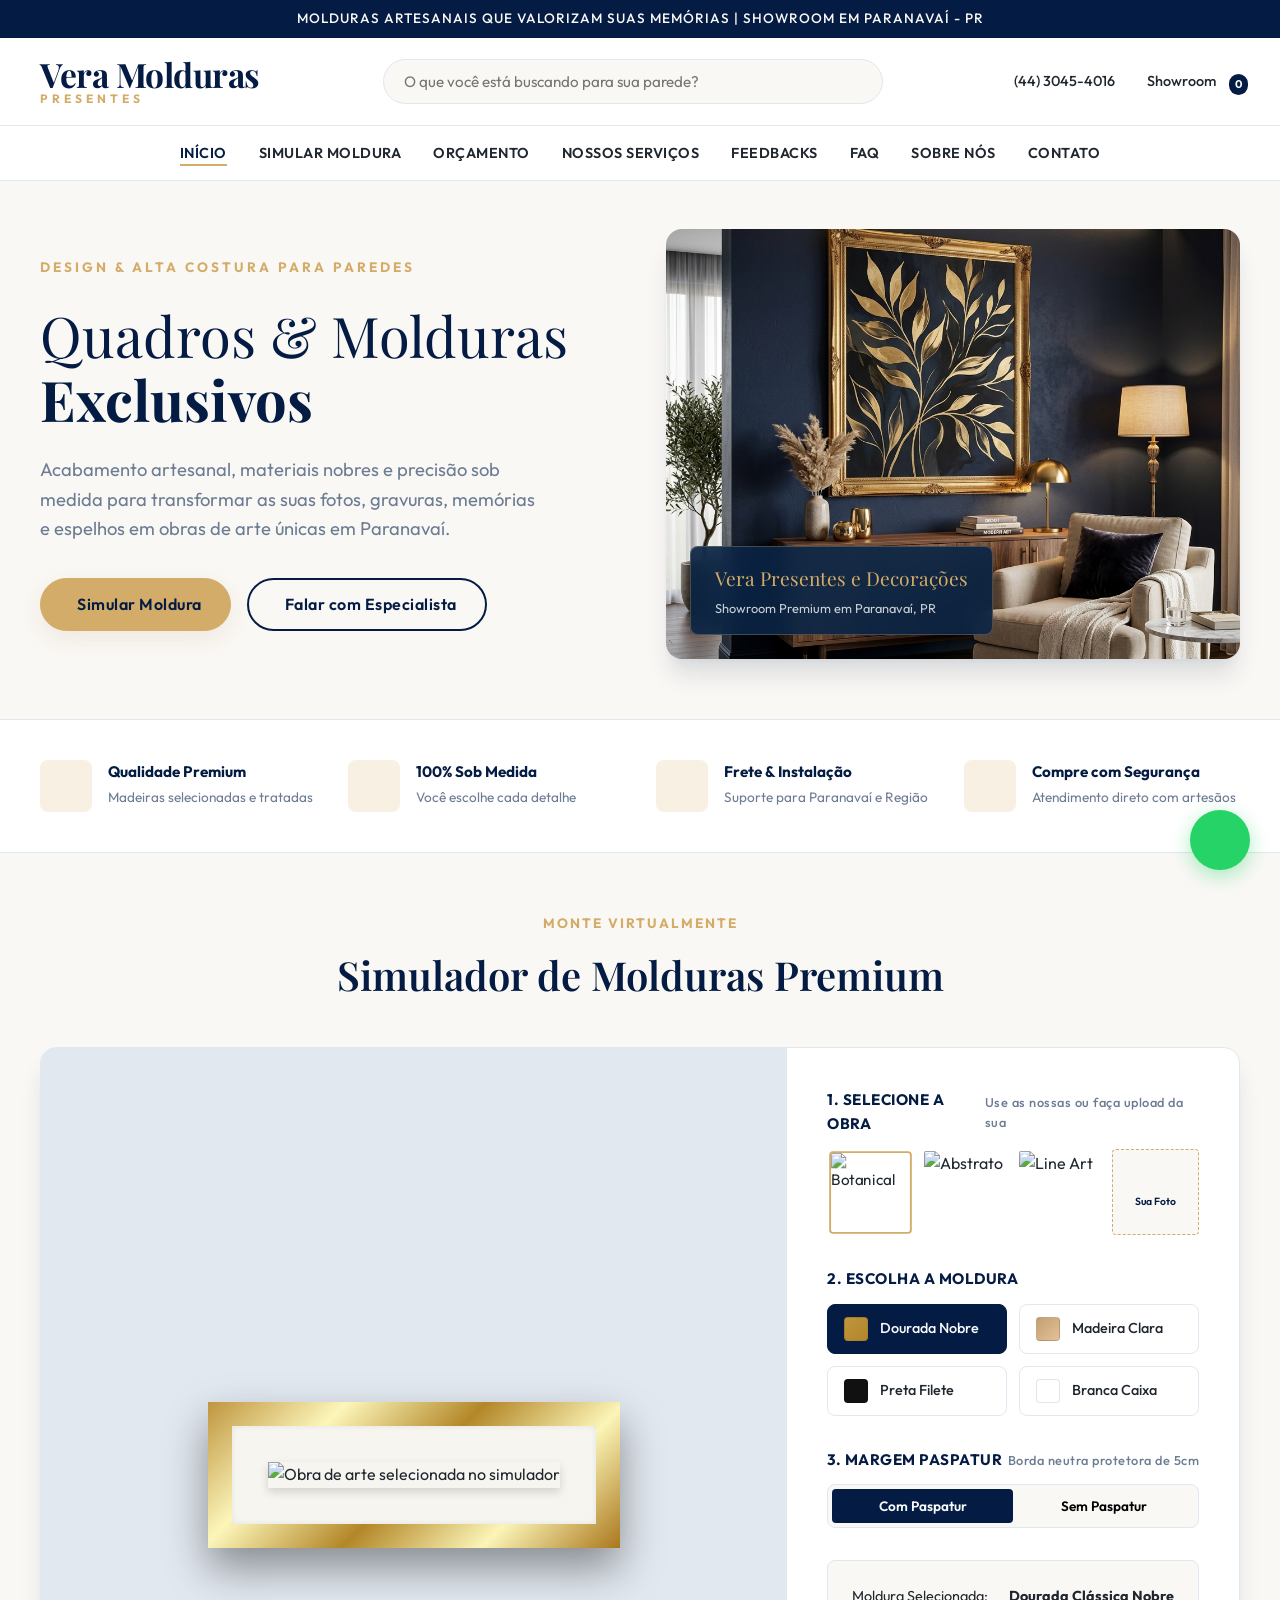
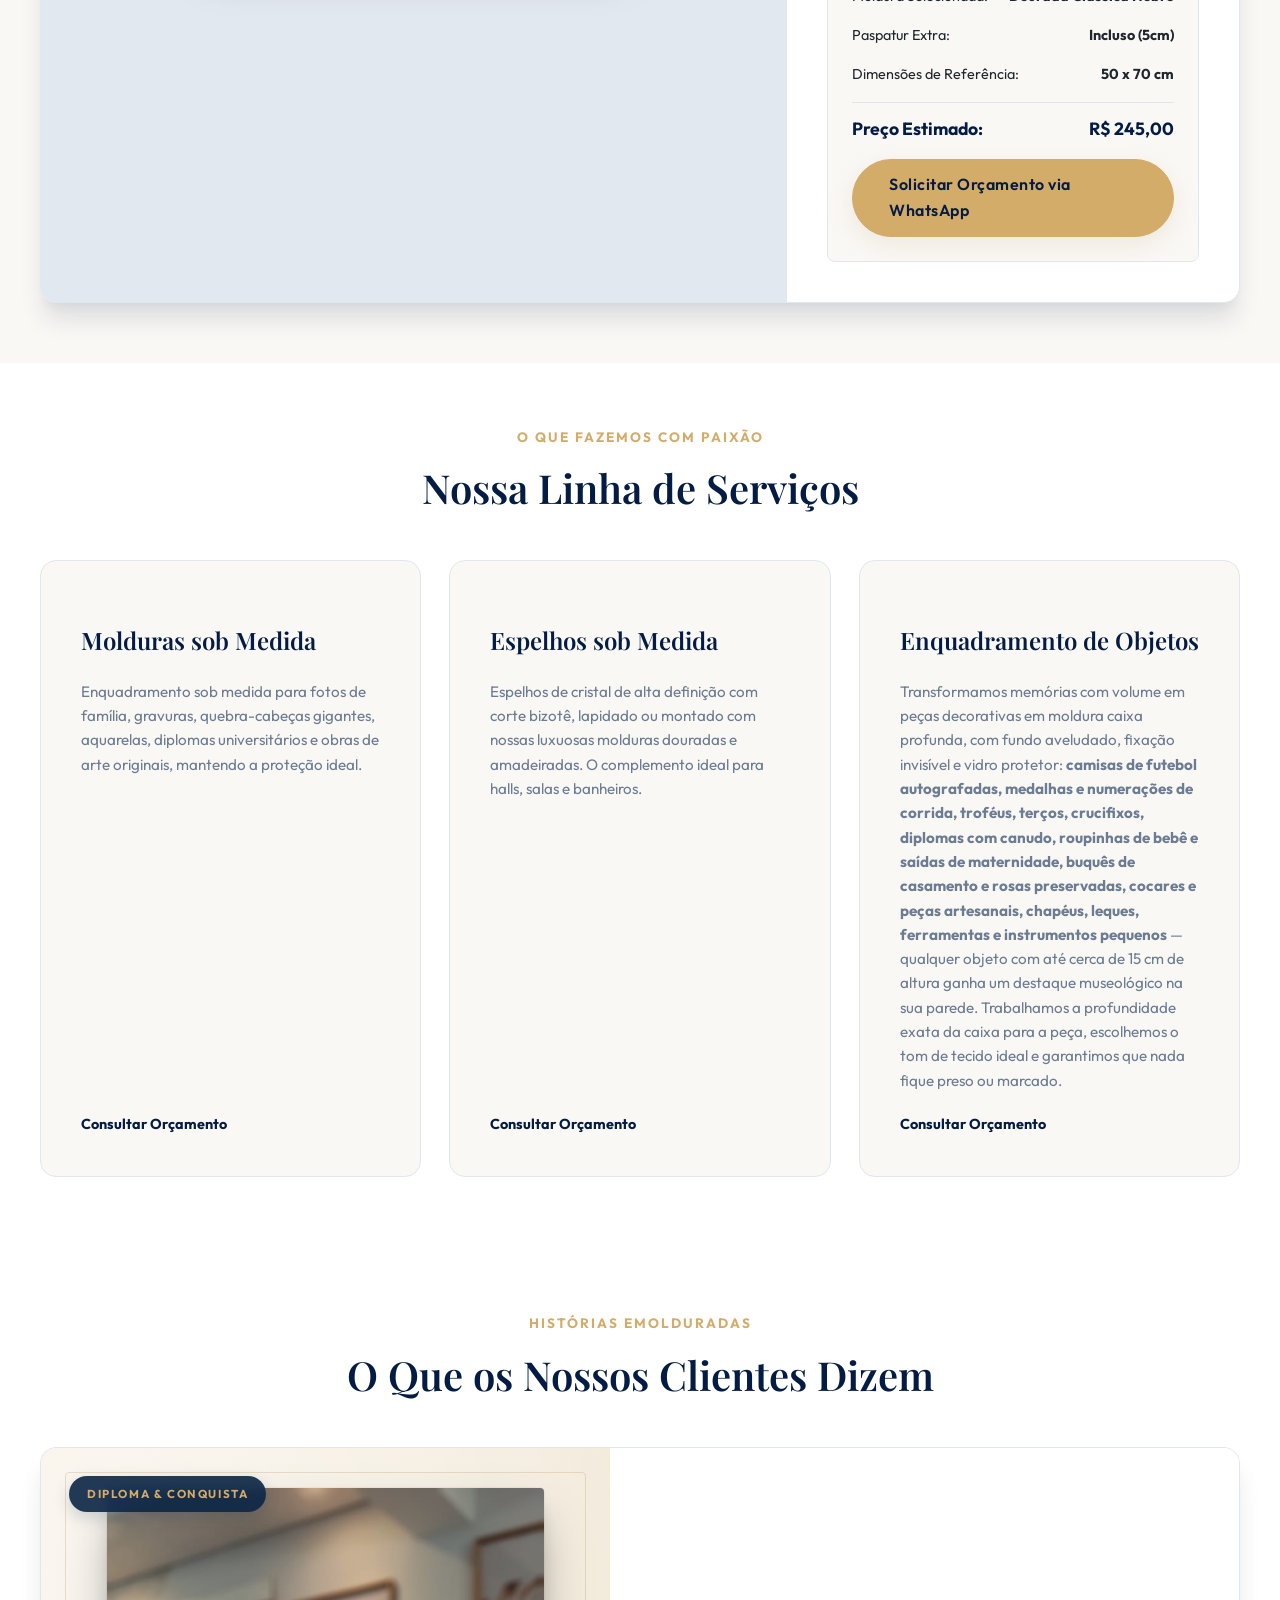
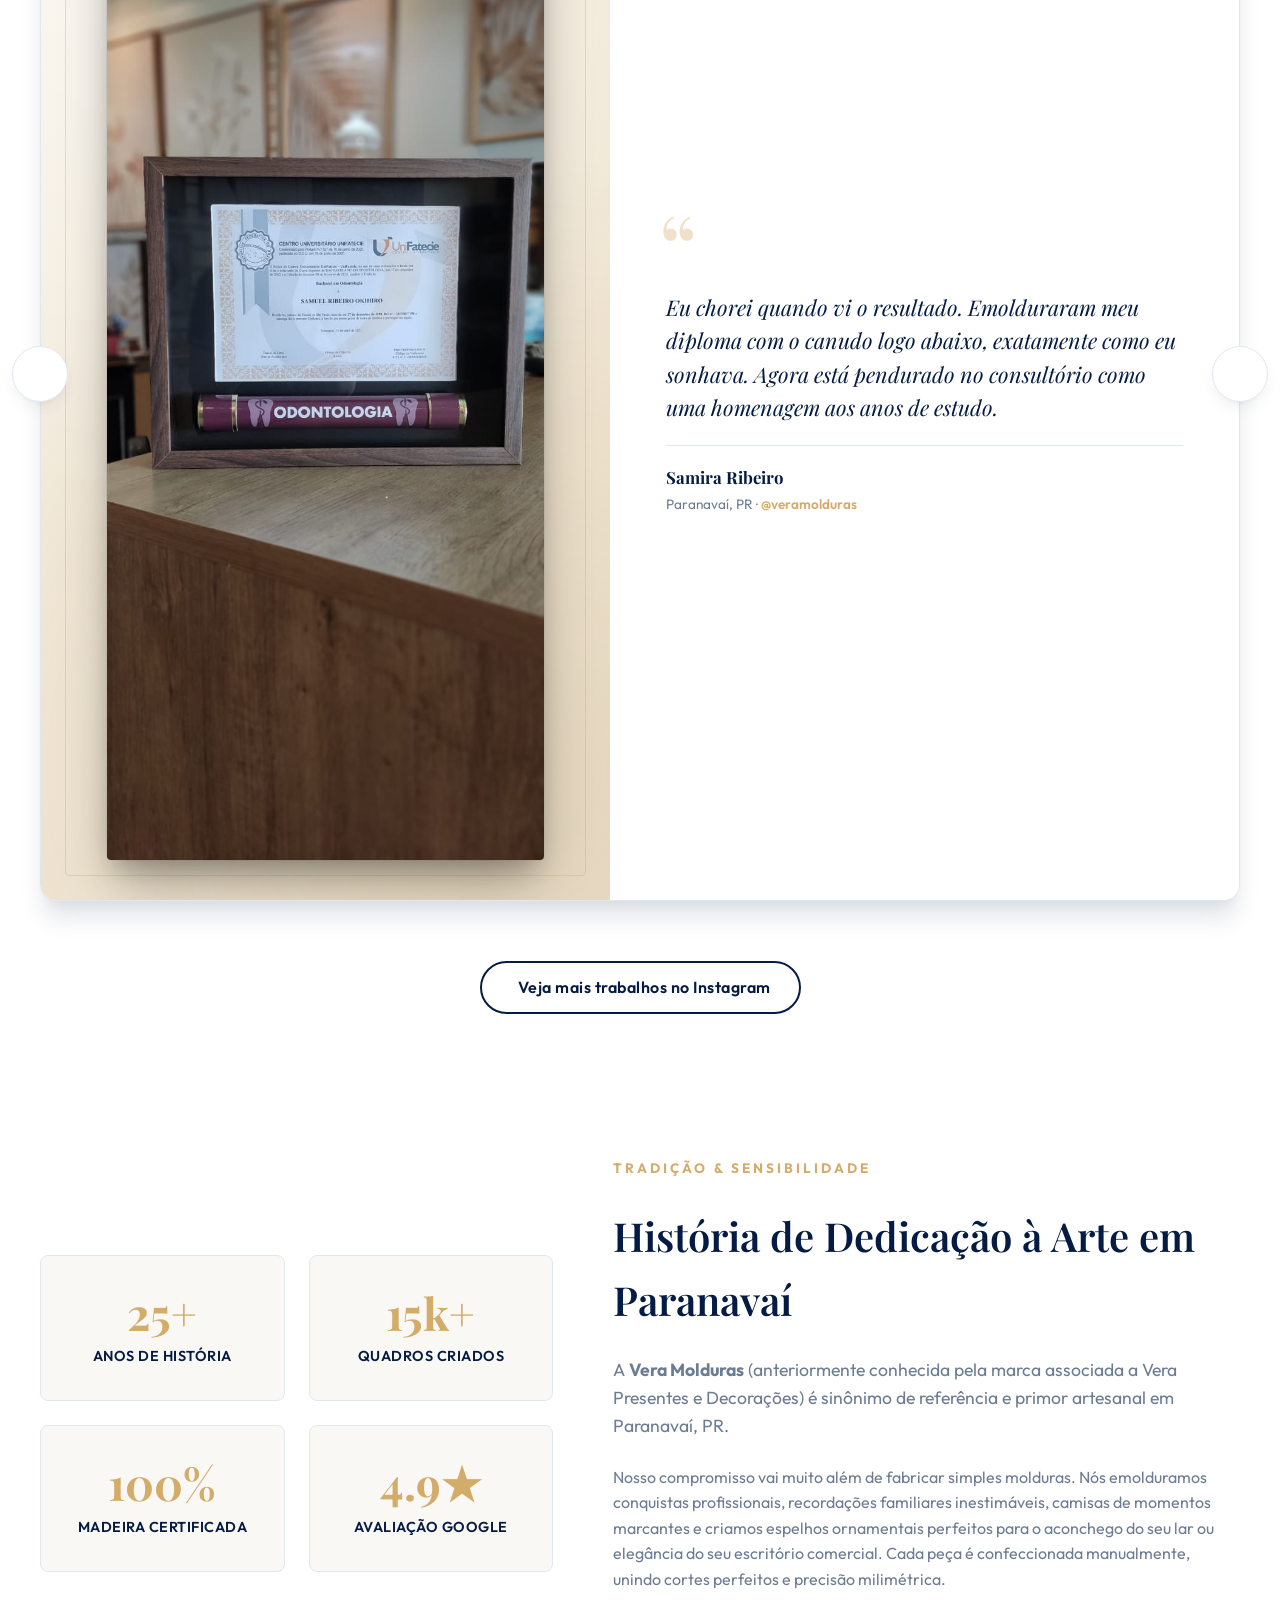
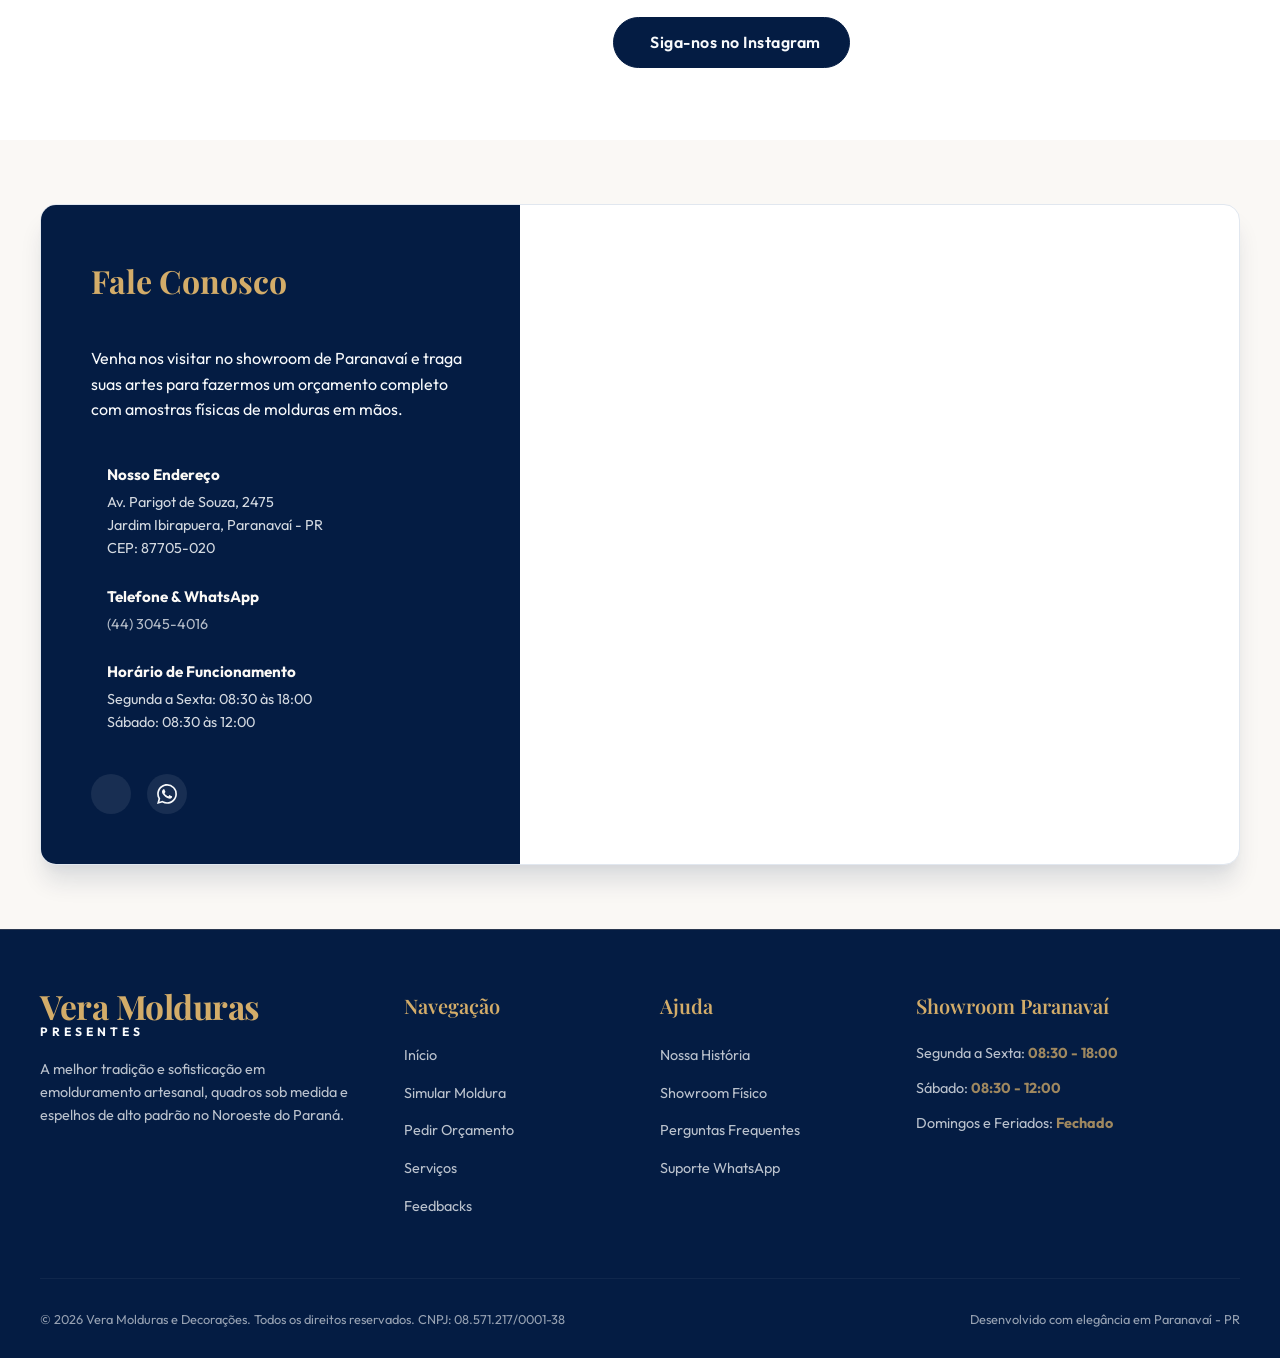
==== index.html @ 1d9cf4df "Projeto inicial" ====
<!DOCTYPE html>
<html lang="pt-BR">
<head>
  <meta charset="UTF-8">
  <meta name="viewport" content="width=device-width, initial-scale=1.0">
  <title>Vera Molduras | Quadros sob Medida e Espelhos em Paranavaí - PR</title>
  <meta name="description" content="Vera Molduras em Paranavaí. Molduras artesanais sob medida, quadros decorativos, espelhos e enquadramento de camisas. Simule sua moldura online e solicite orçamento!">
  <link rel="stylesheet" href="style.css">
  <!-- Feather Icons CDN para ícones premium minimalistas -->
  <script src="https://cdn.jsdelivr.net/npm/feather-icons/dist/feather.min.js"></script>
</head>
<body>

  <!-- 1. Faixa de Anúncios Superior -->
  <div class="top-announcement">
    MOLDURAS ARTESANAIS QUE VALORIZAM SUAS MEMÓRIAS | SHOWROOM EM PARANAVAÍ - PR
  </div>

  <!-- 2. Header Principal -->
  <header class="main-header" id="inicio">
    <div class="container">
      <div class="header-top">
        
        <!-- Logo -->
        <a href="#inicio" class="logo" id="logo-vera">
          <span class="logo-main">Vera Molduras</span>
          <span class="logo-sub">Presentes</span>
        </a>

        <!-- Barra de Busca -->
        <div class="search-container">
          <input type="text" class="search-input" placeholder="O que você está buscando para sua parede?" aria-label="Buscar produtos">
          <button class="search-btn" aria-label="Pesquisar">
            <i data-feather="search"></i>
          </button>
        </div>

        <!-- Ações Rápidas -->
        <div class="header-actions">
          <a href="https://api.whatsapp.com/send/?phone=554430454016&text=Ol%C3%A1%21+Vim+pela+bio+do+Instagram+e+queria+saber+mais+sobre+os+servi%C3%A7os&type=phone_number&app_absent=0" target="_blank" class="action-item" id="btn-contato-topo">
            <i data-feather="phone"></i>
            <span>(44) 3045-4016</span>
          </a>
          <a href="#contato" class="action-item" id="btn-localizacao-topo">
            <i data-feather="map-pin"></i>
            <span>Showroom</span>
          </a>
          <a href="#simulador" class="action-item cart-badge-container" id="btn-carrinho-topo">
            <i data-feather="shopping-bag"></i>
            <span class="cart-badge">0</span>
          </a>
        </div>

      </div>
    </div>

    <!-- Barra de Navegação -->
    <nav class="nav-bar">
      <div class="container">
        <ul class="nav-list">
          <li><a href="#inicio" class="nav-link active">Início</a></li>
          <li><a href="#simulador" class="nav-link">Simular Moldura</a></li>
          <li><a href="orcamento.html" class="nav-link">Orçamento</a></li>
          <li><a href="#servicos" class="nav-link">Nossos Serviços</a></li>
          <li><a href="#depoimentos" class="nav-link">Feedbacks</a></li>
          <li><a href="faq.html" class="nav-link">FAQ</a></li>
          <li><a href="#sobre" class="nav-link">Sobre Nós</a></li>
          <li><a href="#contato" class="nav-link">Contato</a></li>
        </ul>
      </div>
    </nav>
  </header>

  <!-- 3. Seção Hero (Banner Principal) -->
  <section class="hero-section">
    <div class="container">
      <div class="hero-grid">
        
        <!-- Conteúdo Hero -->
        <div class="hero-content">
          <span class="hero-tag">Design & Alta Costura para Paredes</span>
          <h1 class="hero-title text-serif">
            Quadros & Molduras <span>Exclusivos</span>
          </h1>
          <p class="hero-description">
            Acabamento artesanal, materiais nobres e precisão sob medida para transformar as suas fotos, gravuras, memórias e espelhos em obras de arte únicas em Paranavaí.
          </p>
          <div class="hero-cta">
            <a href="#simulador" class="btn btn-accent" id="btn-simular-hero">
              <i data-feather="sliders"></i> Simular Moldura
            </a>
            <a href="https://api.whatsapp.com/send/?phone=554430454016&text=Ol%C3%A1%21+Vim+pela+bio+do+Instagram+e+queria+saber+mais+sobre+os+servi%C3%A7os&type=phone_number&app_absent=0" target="_blank" class="btn btn-outline" id="btn-orcamento-hero">
              <i data-feather="message-circle"></i> Falar com Especialista
            </a>
          </div>
        </div>

        <!-- Imagem Hero Premium -->
        <div class="hero-image-wrapper">
          <img src="assets/hero_framed_art.png" alt="Sala de estar sofisticada com quadro em moldura dourada nobre contra parede azul marinho" class="hero-image">
          <div class="hero-badge">
            <span class="hero-badge-title">Vera Presentes e Decorações</span>
            <span class="hero-badge-desc">Showroom Premium em Paranavaí, PR</span>
          </div>
        </div>

      </div>
    </div>
  </section>

  <!-- 4. Selos de Confiança (Badges) -->
  <section class="badges-section">
    <div class="container">
      <div class="badges-grid">
        
        <div class="badge-item">
          <div class="badge-icon"><i data-feather="award"></i></div>
          <div class="badge-info">
            <span class="badge-title">Qualidade Premium</span>
            <span class="badge-desc">Madeiras selecionadas e tratadas</span>
          </div>
        </div>

        <div class="badge-item">
          <div class="badge-icon"><i data-feather="sliders"></i></div>
          <div class="badge-info">
            <span class="badge-title">100% Sob Medida</span>
            <span class="badge-desc">Você escolhe cada detalhe</span>
          </div>
        </div>

        <div class="badge-item">
          <div class="badge-icon"><i data-feather="truck"></i></div>
          <div class="badge-info">
            <span class="badge-title">Frete & Instalação</span>
            <span class="badge-desc">Suporte para Paranavaí e Região</span>
          </div>
        </div>

        <div class="badge-item">
          <div class="badge-icon"><i data-feather="shield"></i></div>
          <div class="badge-info">
            <span class="badge-title">Compre com Segurança</span>
            <span class="badge-desc">Atendimento direto com artesãos</span>
          </div>
        </div>

      </div>
    </div>
  </section>

  <!-- 5. Seção do Simulador Interativo -->
  <section class="simulator-section" id="simulador">
    <div class="container">
      
      <div class="section-header text-center">
        <span class="section-tag">Monte Virtualmente</span>
        <h2 class="section-title text-serif">Simulador de Molduras Premium</h2>
      </div>

      <div class="simulator-container">
        
        <!-- Lado Esquerdo: Área de Pré-visualização -->
        <div class="simulator-preview-area">
          
          <!-- Quadro Virtual (estilos de borda são injetados aqui) -->
          <div class="virtual-frame frame-classic-gold" id="canvas-frame">
            
            <!-- Paspatur (margem interna de papel-cartão) -->
            <div class="virtual-paspatur paspatur-on" id="canvas-paspatur">
              
              <!-- Wrapper para manter proporções e sombras -->
              <div class="virtual-art-wrapper">
                <img src="https://images.unsplash.com/photo-1580136579312-94651dfd596d?w=600&auto=format&fit=crop&q=80" alt="Obra de arte selecionada no simulador" class="virtual-art" id="art-preview">
              </div>

            </div>

          </div>

        </div>

        <!-- Lado Direito: Painel de Controle -->
        <div class="simulator-controls">
          
          <!-- 1. Escolha da Arte -->
          <div class="control-group">
            <label class="control-label">
              1. Selecione a Obra
              <span>Use as nossas ou faça upload da sua</span>
            </label>
            <div class="art-picker">
              <div class="art-option active" onclick="setArt('https://images.unsplash.com/photo-1580136579312-94651dfd596d?w=600&auto=format&fit=crop&q=80', this)">
                <img src="https://images.unsplash.com/photo-1580136579312-94651dfd596d?w=100&auto=format&fit=crop&q=80" alt="Botanical">
              </div>
              <div class="art-option" onclick="setArt('https://images.unsplash.com/photo-1579783900882-c0d3dad7b119?w=600&auto=format&fit=crop&q=80', this)">
                <img src="https://images.unsplash.com/photo-1579783900882-c0d3dad7b119?w=100&auto=format&fit=crop&q=80" alt="Abstrato">
              </div>
              <div class="art-option" onclick="setArt('https://images.unsplash.com/photo-1581081859579-5751a08493d9?w=600&auto=format&fit=crop&q=80', this)">
                <img src="https://images.unsplash.com/photo-1581081859579-5751a08493d9?w=100&auto=format&fit=crop&q=80" alt="Line Art">
              </div>
              
              <!-- Upload Customizado -->
              <label class="art-upload-btn" for="upload-art">
                <i data-feather="upload-cloud" style="width: 20px; height: 20px;"></i>
                <span>Sua Foto</span>
                <input type="file" id="upload-art" accept="image/*" style="display: none;" onchange="handleImageUpload(event)">
              </label>
            </div>
          </div>

          <!-- 2. Escolha da Moldura -->
          <div class="control-group">
            <label class="control-label">2. Escolha a Moldura</label>
            <div class="frame-picker">
              
              <div class="frame-option active" onclick="setFrame('frame-classic-gold', 'Dourada Clássica Nobre', 95, this)">
                <div class="frame-swatch swatch-gold"></div>
                <span>Dourada Nobre</span>
              </div>
              
              <div class="frame-option" onclick="setFrame('frame-natural-wood', 'Madeira Natural Clara', 80, this)">
                <div class="frame-swatch swatch-natural"></div>
                <span>Madeira Clara</span>
              </div>
              
              <div class="frame-option" onclick="setFrame('frame-filete-black', 'Filete Preto Moderno', 45, this)">
                <div class="frame-swatch swatch-black"></div>
                <span>Preta Filete</span>
              </div>
              
              <div class="frame-option" onclick="setFrame('frame-box-white', 'Caixa Branca Laqueada', 65, this)">
                <div class="frame-swatch swatch-white"></div>
                <span>Branca Caixa</span>
              </div>
              
            </div>
          </div>

          <!-- 3. Opção de Paspatur -->
          <div class="control-group">
            <label class="control-label">
              3. Margem Paspatur
              <span>Borda neutra protetora de 5cm</span>
            </label>
            <div class="paspatur-toggle">
              <button type="button" class="paspatur-btn active" onclick="setPaspatur(true, this)">Com Paspatur</button>
              <button type="button" class="paspatur-btn" onclick="setPaspatur(false, this)">Sem Paspatur</button>
            </div>
          </div>

          <!-- 4. Resumo e Botão de Orçamento -->
          <div class="simulator-summary">
            <div class="summary-row">
              <span>Moldura Selecionada:</span>
              <strong id="summary-frame-name">Dourada Clássica Nobre</strong>
            </div>
            <div class="summary-row">
              <span>Paspatur Extra:</span>
              <strong id="summary-paspatur-state">Incluso (5cm)</strong>
            </div>
            <div class="summary-row">
              <span>Dimensões de Referência:</span>
              <strong>50 x 70 cm</strong>
            </div>
            <div class="summary-row total">
              <span>Preço Estimado:</span>
              <span id="summary-price">R$ 245,00</span>
            </div>

            <!-- Botão de Ação -->
            <a href="#" target="_blank" class="btn btn-accent" id="btn-solicitar-orcamento" style="width: 100%;">
              <i data-feather="message-circle"></i> Solicitar Orçamento via WhatsApp
            </a>
          </div>

        </div>

      </div>

    </div>
  </section>

  <!-- 6. Seção de Serviços Decorativos -->
  <section class="services-section" id="servicos">
    <div class="container">
      
      <div class="section-header text-center">
        <span class="section-tag">O que fazemos com paixão</span>
        <h2 class="section-title text-serif">Nossa Linha de Serviços</h2>
      </div>

      <div class="services-grid">
        
        <!-- Serviço 1: Molduras Personalizadas -->
        <div class="service-card">
          <div class="service-card-icon"><i data-feather="crop" style="width: 36px; height: 36px;"></i></div>
          <h3 class="service-card-title">Molduras sob Medida</h3>
          <p class="service-card-desc">
            Enquadramento sob medida para fotos de família, gravuras, quebra-cabeças gigantes, aquarelas, diplomas universitários e obras de arte originais, mantendo a proteção ideal.
          </p>
          <a href="https://api.whatsapp.com/send/?phone=554430454016&text=Ol%C3%A1%21+Vim+pelo+site+e+queria+saber+mais+sobre+molduras+sob+medida&type=phone_number" target="_blank" class="service-card-link" id="link-servico-molduras">
            Consultar Orçamento <i data-feather="arrow-right"></i>
          </a>
        </div>

        <!-- Serviço 2: Espelhos Premium -->
        <div class="service-card">
          <div class="service-card-icon"><i data-feather="maximize" style="width: 36px; height: 36px;"></i></div>
          <h3 class="service-card-title">Espelhos sob Medida</h3>
          <p class="service-card-desc">
            Espelhos de cristal de alta definição com corte bizotê, lapidado ou montado com nossas luxuosas molduras douradas e amadeiradas. O complemento ideal para halls, salas e banheiros.
          </p>
          <a href="https://api.whatsapp.com/send/?phone=554430454016&text=Ol%C3%A1%21+Vim+pelo+site+e+queria+saber+mais+sobre+espelhos+sob+medida&type=phone_number" target="_blank" class="service-card-link" id="link-servico-espelhos">
            Consultar Orçamento <i data-feather="arrow-right"></i>
          </a>
        </div>

        <!-- Serviço 3: Enquadramento de Objetos (moldura caixa) -->
        <div class="service-card">
          <div class="service-card-icon"><i data-feather="package" style="width: 36px; height: 36px;"></i></div>
          <h3 class="service-card-title">Enquadramento de Objetos</h3>
          <p class="service-card-desc">
            Transformamos memórias com volume em peças decorativas em moldura caixa profunda, com fundo aveludado, fixação invisível e vidro protetor: <strong>camisas de futebol autografadas, medalhas e numerações de corrida, troféus, terços, crucifixos, diplomas com canudo, roupinhas de bebê e saídas de maternidade, buquês de casamento e rosas preservadas, cocares e peças artesanais, chapéus, leques, ferramentas e instrumentos pequenos</strong> — qualquer objeto com até cerca de 15 cm de altura ganha um destaque museológico na sua parede. Trabalhamos a profundidade exata da caixa para a peça, escolhemos o tom de tecido ideal e garantimos que nada fique preso ou marcado.
          </p>
          <a href="https://api.whatsapp.com/send/?phone=554430454016&text=Ol%C3%A1%21+Vim+pelo+site+e+queria+saber+mais+sobre+enquadramento+de+objetos&type=phone_number" target="_blank" class="service-card-link" id="link-servico-caixas">
            Consultar Orçamento <i data-feather="arrow-right"></i>
          </a>
        </div>

      </div>

    </div>
  </section>

  <!-- 7b. Seção de Depoimentos de Clientes (Carrossel) -->
  <!--
    PARA O DONO DO SITE:
    Substitua os "src" das imagens abaixo pelas FOTOS REAIS dos quadros
    que você já entregou (do feed do @veramolduras no Instagram).
    Basta trocar o caminho da imagem dentro do <img> de cada .testimonial-card.
    Sugestão: salve as fotos na pasta /assets/clientes/ e use
    src="assets/clientes/cliente-01.jpg" etc.
  -->
  <section class="testimonials-section" id="depoimentos">
    <div class="container">

      <div class="section-header text-center">
        <span class="section-tag">Histórias Emolduradas</span>
        <h2 class="section-title text-serif">O Que os Nossos Clientes Dizem</h2>
      </div>

      <div class="testimonials-carousel">

        <button class="testimonial-arrow arrow-prev" id="testimonial-prev" aria-label="Depoimento anterior">
          <i data-feather="chevron-left"></i>
        </button>

        <div class="testimonials-viewport">
          <div class="testimonials-track" id="testimonials-track">

            <!-- Depoimento 1 — Diploma -->
            <article class="testimonial-card">
              <div class="testimonial-image">
                <img src="assetsclientes/WhatsApp%20Image%202026-05-27%20at%2021.22.02.jpeg" alt="Diploma universitário emoldurado com canudo de Odontologia">
                <span class="testimonial-tag">Diploma & Conquista</span>
              </div>
              <div class="testimonial-content">
                <span class="testimonial-quote-mark">“</span>
                <div class="testimonial-stars" aria-label="Avaliação 5 de 5">
                  <i data-feather="star"></i><i data-feather="star"></i><i data-feather="star"></i><i data-feather="star"></i><i data-feather="star"></i>
                </div>
                <p class="testimonial-quote">
                  Eu chorei quando vi o resultado. Emolduraram meu diploma com o canudo logo abaixo, exatamente como eu sonhava. Agora está pendurado no consultório como uma homenagem aos anos de estudo.
                </p>
                <div class="testimonial-author">
                  <span class="testimonial-author-name">Samira Ribeiro</span>
                  <span class="testimonial-author-meta">Paranavaí, PR · <a href="https://www.instagram.com/veramolduras/" target="_blank">@veramolduras</a></span>
                </div>
              </div>
            </article>

            <!-- Depoimento 2 — Saída de maternidade -->
            <article class="testimonial-card">
              <div class="testimonial-image">
                <img src="assetsclientes/WhatsApp%20Image%202026-05-27%20at%2021.22.01.jpeg" alt="Roupinha de bebê de tricô emoldurada em moldura caixa branca">
                <span class="testimonial-tag">Saída de Maternidade</span>
              </div>
              <div class="testimonial-content">
                <span class="testimonial-quote-mark">“</span>
                <div class="testimonial-stars" aria-label="Avaliação 5 de 5">
                  <i data-feather="star"></i><i data-feather="star"></i><i data-feather="star"></i><i data-feather="star"></i><i data-feather="star"></i>
                </div>
                <p class="testimonial-quote">
                  A primeira roupinha do meu filho virou um quadro lindo, com a touca e os sapatinhos. Foi tudo montado com tanto carinho — é a peça mais querida da casa e a memória mais especial que eu tenho dele recém-nascido.
                </p>
                <div class="testimonial-author">
                  <span class="testimonial-author-name">Letícia Andrade</span>
                  <span class="testimonial-author-meta">Paranavaí, PR · <a href="https://www.instagram.com/veramolduras/" target="_blank">@veramolduras</a></span>
                </div>
              </div>
            </article>

            <!-- Depoimento 3 — Rosa preservada -->
            <article class="testimonial-card">
              <div class="testimonial-image">
                <img src="assetsclientes/WhatsApp%20Image%202026-05-27%20at%2021.21.48.jpeg" alt="Rosa seca preservada em moldura caixa preta com fundo escuro">
                <span class="testimonial-tag">Buquê Eternizado</span>
              </div>
              <div class="testimonial-content">
                <span class="testimonial-quote-mark">“</span>
                <div class="testimonial-stars" aria-label="Avaliação 5 de 5">
                  <i data-feather="star"></i><i data-feather="star"></i><i data-feather="star"></i><i data-feather="star"></i><i data-feather="star"></i>
                </div>
                <p class="testimonial-quote">
                  Preservei a rosa que o meu marido me deu no nosso primeiro encontro. A moldura caixa profunda fez a flor parecer suspensa no tempo. Atendimento delicado do começo ao fim.
                </p>
                <div class="testimonial-author">
                  <span class="testimonial-author-name">Camila Bezerra</span>
                  <span class="testimonial-author-meta">Nova Esperança, PR · <a href="https://www.instagram.com/veramolduras/" target="_blank">@veramolduras</a></span>
                </div>
              </div>
            </article>

            <!-- Depoimento 4 — Medalha de corrida -->
            <article class="testimonial-card">
              <div class="testimonial-image">
                <img src="assetsclientes/WhatsApp%20Image%202026-05-27%20at%2021.22.01%20(1).jpeg" alt="Medalha de corrida 5km e numeração emolduradas em moldura caixa preta">
                <span class="testimonial-tag">Conquista Esportiva</span>
              </div>
              <div class="testimonial-content">
                <span class="testimonial-quote-mark">“</span>
                <div class="testimonial-stars" aria-label="Avaliação 5 de 5">
                  <i data-feather="star"></i><i data-feather="star"></i><i data-feather="star"></i><i data-feather="star"></i><i data-feather="star"></i>
                </div>
                <p class="testimonial-quote">
                  Minha primeira medalha de 5 km virou uma peça que eu mostro com orgulho para todo mundo que entra no escritório. O cuidado com a fita e o número do peito ficou impecável.
                </p>
                <div class="testimonial-author">
                  <span class="testimonial-author-name">Bruno Tavares</span>
                  <span class="testimonial-author-meta">Maringá, PR · <a href="https://www.instagram.com/veramolduras/" target="_blank">@veramolduras</a></span>
                </div>
              </div>
            </article>

            <!-- Depoimento 5 — Terço -->
            <article class="testimonial-card">
              <div class="testimonial-image">
                <img src="assetsclientes/WhatsApp%20Image%202026-05-27%20at%2021.21.56.jpeg" alt="Terço de pedra preservado em moldura caixa de madeira escura">
                <span class="testimonial-tag">Devoção em Família</span>
              </div>
              <div class="testimonial-content">
                <span class="testimonial-quote-mark">“</span>
                <div class="testimonial-stars" aria-label="Avaliação 5 de 5">
                  <i data-feather="star"></i><i data-feather="star"></i><i data-feather="star"></i><i data-feather="star"></i><i data-feather="star"></i>
                </div>
                <p class="testimonial-quote">
                  O terço da minha avó foi emoldurado respeitando cada conta e o crucifixo no centro. É uma homenagem que vai atravessar gerações — exatamente o que eu pedi e mais do que esperava.
                </p>
                <div class="testimonial-author">
                  <span class="testimonial-author-name">Helena Marcondes</span>
                  <span class="testimonial-author-meta">Loanda, PR · <a href="https://www.instagram.com/veramolduras/" target="_blank">@veramolduras</a></span>
                </div>
              </div>
            </article>

            <!-- Depoimento 6 — Cocar -->
            <article class="testimonial-card">
              <div class="testimonial-image">
                <img src="assetsclientes/WhatsApp%20Image%202026-05-27%20at%2021.22.04.jpeg" alt="Cocar indígena artesanal emoldurado em caixa branca com fundo verde">
                <span class="testimonial-tag">Arte Cultural</span>
              </div>
              <div class="testimonial-content">
                <span class="testimonial-quote-mark">“</span>
                <div class="testimonial-stars" aria-label="Avaliação 5 de 5">
                  <i data-feather="star"></i><i data-feather="star"></i><i data-feather="star"></i><i data-feather="star"></i><i data-feather="star"></i>
                </div>
                <p class="testimonial-quote">
                  Trouxe um cocar artesanal de uma viagem ao Norte e a Vera Molduras encontrou a forma perfeita de exibir sem prender as penas. Ficou museológico — todo mundo que entra em casa comenta.
                </p>
                <div class="testimonial-author">
                  <span class="testimonial-author-name">Roberto Almeida</span>
                  <span class="testimonial-author-meta">Cianorte, PR · <a href="https://www.instagram.com/veramolduras/" target="_blank">@veramolduras</a></span>
                </div>
              </div>
            </article>

          </div>
        </div>

        <button class="testimonial-arrow arrow-next" id="testimonial-next" aria-label="Próximo depoimento">
          <i data-feather="chevron-right"></i>
        </button>

      </div>

      <div class="testimonials-dots" id="testimonials-dots" role="tablist" aria-label="Selecionar depoimento"></div>

      <div class="testimonials-cta">
        <a href="https://www.instagram.com/veramolduras/" target="_blank" class="btn btn-outline">
          <i data-feather="instagram"></i> Veja mais trabalhos no Instagram
        </a>
      </div>

    </div>
  </section>

  <!-- 8. Seção "Sobre Nós" (Vera Molduras em Paranavaí) -->
  <section class="about-section" id="sobre">
    <div class="container">
      <div class="about-grid">
        
        <!-- Estatísticas / Credibilidade -->
        <div class="about-stats">
          <div class="stat-card">
            <div class="stat-number">25+</div>
            <div class="stat-label">Anos de História</div>
          </div>
          <div class="stat-card">
            <div class="stat-number">15k+</div>
            <div class="stat-label">Quadros Criados</div>
          </div>
          <div class="stat-card">
            <div class="stat-number">100%</div>
            <div class="stat-label">Madeira Certificada</div>
          </div>
          <div class="stat-card">
            <div class="stat-number">4.9★</div>
            <div class="stat-label">Avaliação Google</div>
          </div>
        </div>

        <!-- Texto Institucional -->
        <div class="about-content">
          <span class="hero-tag">Tradição & Sensibilidade</span>
          <h2 class="section-title text-serif">História de Dedicação à Arte em Paranavaí</h2>
          <p class="about-description">
            A <strong>Vera Molduras</strong> (anteriormente conhecida pela marca associada a Vera Presentes e Decorações) é sinônimo de referência e primor artesanal em Paranavaí, PR.
          </p>
          <p style="color: var(--text-muted);">
            Nosso compromisso vai muito além de fabricar simples molduras. Nós emolduramos conquistas profissionais, recordações familiares inestimáveis, camisas de momentos marcantes e criamos espelhos ornamentais perfeitos para o aconchego do seu lar ou elegância do seu escritório comercial. Cada peça é confeccionada manualmente, unindo cortes perfeitos e precisão milimétrica.
          </p>
          <div>
            <a href="https://www.instagram.com/veramolduras/" target="_blank" class="btn btn-primary" id="btn-sobre-instagram">
              <i data-feather="instagram"></i> Siga-nos no Instagram
            </a>
          </div>
        </div>

      </div>
    </div>
  </section>

  <!-- 9. Seção de Contato & Localização -->
  <section class="contact-section" id="contato">
    <div class="container">
      <div class="contact-grid">
        
        <!-- Detalhes de Contato -->
        <div class="contact-info-panel">
          <h3>Fale Conosco</h3>
          <p>Venha nos visitar no showroom de Paranavaí e traga suas artes para fazermos um orçamento completo com amostras físicas de molduras em mãos.</p>
          
          <div class="contact-info-list">
            
            <div class="contact-info-item">
              <div class="contact-info-icon"><i data-feather="map-pin"></i></div>
              <div class="contact-info-text">
                <h4>Nosso Endereço</h4>
                <p>Av. Parigot de Souza, 2475<br>Jardim Ibirapuera, Paranavaí - PR<br>CEP: 87705-020</p>
              </div>
            </div>

            <div class="contact-info-item">
              <div class="contact-info-icon"><i data-feather="phone"></i></div>
              <div class="contact-info-text">
                <h4>Telefone & WhatsApp</h4>
                <p><a href="https://api.whatsapp.com/send/?phone=554430454016&text=Ol%C3%A1%21+Vim+pela+bio+do+Instagram+e+queria+saber+mais+sobre+os+servi%C3%A7os&type=phone_number&app_absent=0" target="_blank" id="link-whatsapp-dados">(44) 3045-4016</a></p>
              </div>
            </div>

            <div class="contact-info-item">
              <div class="contact-info-icon"><i data-feather="clock"></i></div>
              <div class="contact-info-text">
                <h4>Horário de Funcionamento</h4>
                <p>Segunda a Sexta: 08:30 às 18:00<br>Sábado: 08:30 às 12:00</p>
              </div>
            </div>

          </div>

          <div class="social-links">
            <a href="https://www.instagram.com/veramolduras/" target="_blank" class="social-link" id="instagram-footer-link" aria-label="Instagram">
              <i data-feather="instagram"></i>
            </a>
            <a href="https://api.whatsapp.com/send/?phone=554430454016&text=Ol%C3%A1%21+Vim+pela+bio+do+Instagram+e+queria+saber+mais+sobre+os+servi%C3%A7os&type=phone_number&app_absent=0" target="_blank" class="social-link social-link-whatsapp" id="whatsapp-footer-link" aria-label="WhatsApp">
              <svg viewBox="0 0 24 24" width="20" height="20" fill="currentColor" aria-hidden="true">
                <path d="M17.472 14.382c-.297-.149-1.758-.867-2.03-.967-.273-.099-.471-.148-.67.15-.197.297-.767.966-.94 1.164-.173.199-.347.223-.644.075-.297-.15-1.255-.463-2.39-1.475-.883-.788-1.48-1.761-1.653-2.059-.173-.297-.018-.458.13-.606.134-.133.298-.347.446-.52.149-.174.198-.298.298-.497.099-.198.05-.371-.025-.52-.075-.149-.669-1.612-.916-2.207-.242-.579-.487-.5-.669-.51-.173-.008-.371-.01-.57-.01-.198 0-.52.074-.792.372-.272.297-1.04 1.016-1.04 2.479 0 1.462 1.065 2.875 1.213 3.074.149.198 2.096 3.2 5.077 4.487.71.306 1.263.489 1.694.625.712.227 1.36.195 1.871.118.571-.085 1.758-.719 2.006-1.413.248-.694.248-1.289.173-1.413-.074-.124-.272-.198-.57-.347m-5.421 7.403h-.004a9.87 9.87 0 0 1-5.031-1.378l-.361-.214-3.741.982.998-3.648-.235-.374a9.86 9.86 0 0 1-1.51-5.26c.001-5.45 4.436-9.884 9.888-9.884 2.64 0 5.122 1.03 6.988 2.898a9.825 9.825 0 0 1 2.893 6.994c-.003 5.45-4.437 9.884-9.885 9.884m8.413-18.297A11.815 11.815 0 0 0 12.05 0C5.495 0 .16 5.335.157 11.892c0 2.096.547 4.142 1.588 5.945L.057 24l6.305-1.654a11.882 11.882 0 0 0 5.683 1.448h.005c6.554 0 11.89-5.335 11.893-11.893A11.821 11.821 0 0 0 20.464 3.488"/>
              </svg>
            </a>
          </div>
        </div>

        <!-- Painel do Mapa Integrado de Paranavaí -->
        <div class="map-panel">
          <!-- Google Maps Embed estilizado para a Av. Parigot de Souza, 2475, Paranavaí -->
          <iframe 
            src="https://maps.google.com/maps?q=Vera%20Molduras%20Paranava%C3%AD%20Parigot%20de%20Souza%202475&t=&z=16&ie=UTF8&iwloc=&output=embed" 
            class="map-iframe" 
            allowfullscreen="" 
            loading="lazy" 
            referrerpolicy="no-referrer-when-downgrade"
            title="Localização da Vera Molduras no Google Maps">
          </iframe>
        </div>

      </div>
    </div>
  </section>

  <!-- 10. Botão Flutuante Permanente do WhatsApp -->
  <a href="https://api.whatsapp.com/send/?phone=554430454016&text=Ol%C3%A1%21+Vim+pela+bio+do+Instagram+e+queria+saber+mais+sobre+os+servi%C3%A7os&type=phone_number&app_absent=0" target="_blank" class="whatsapp-float" id="whatsapp-flutuante" aria-label="Fale conosco no WhatsApp">
    <i data-feather="message-circle" style="width: 32px; height: 32px;"></i>
  </a>

  <!-- 11. Rodapé Final -->
  <footer class="main-footer">
    <div class="container">
      <div class="footer-grid">
        
        <!-- Coluna 1: Marca -->
        <div class="footer-col">
          <a href="#inicio" class="logo">
            <span class="logo-main" style="color: var(--accent);">Vera Molduras</span>
            <span class="logo-sub" style="color: var(--text-light);">Presentes</span>
          </a>
          <p class="footer-col-desc">
            A melhor tradição e sofisticação em emolduramento artesanal, quadros sob medida e espelhos de alto padrão no Noroeste do Paraná.
          </p>
        </div>

        <!-- Coluna 2: Links Úteis -->
        <div class="footer-col">
          <h4 class="footer-col-title">Navegação</h4>
          <ul class="footer-links-list">
            <li><a href="#inicio" class="footer-link">Início</a></li>
            <li><a href="#simulador" class="footer-link">Simular Moldura</a></li>
            <li><a href="orcamento.html" class="footer-link">Pedir Orçamento</a></li>
            <li><a href="#servicos" class="footer-link">Serviços</a></li>
            <li><a href="#depoimentos" class="footer-link">Feedbacks</a></li>
          </ul>
        </div>

        <!-- Coluna 3: Institucional -->
        <div class="footer-col">
          <h4 class="footer-col-title">Ajuda</h4>
          <ul class="footer-links-list">
            <li><a href="#sobre" class="footer-link">Nossa História</a></li>
            <li><a href="#contato" class="footer-link">Showroom Físico</a></li>
            <li><a href="faq.html" class="footer-link">Perguntas Frequentes</a></li>
            <li><a href="https://api.whatsapp.com/send/?phone=554430454016" target="_blank" class="footer-link">Suporte WhatsApp</a></li>
          </ul>
        </div>

        <!-- Coluna 4: Funcionamento -->
        <div class="footer-col">
          <h4 class="footer-col-title">Showroom Paranavaí</h4>
          <ul class="footer-hours-list">
            <li>Segunda a Sexta: <span>08:30 - 18:00</span></li>
            <li>Sábado: <span>08:30 - 12:00</span></li>
            <li>Domingos e Feriados: <span>Fechado</span></li>
          </ul>
        </div>

      </div>

      <!-- Direitos Autorais -->
      <div class="footer-bottom">
        <p>&copy; 2026 Vera Molduras e Decorações. Todos os direitos reservados. CNPJ: 08.571.217/0001-38</p>
        <p>Desenvolvido com elegância em Paranavaí - PR</p>
      </div>

    </div>
  </footer>

  <!-- --- JAVASCRIPT DO SIMULADOR --- -->
  <script>
    // Configurações e Estado Inicial do Simulador
    let currentFrameClass = 'frame-classic-gold';
    let currentFrameName = 'Dourada Clássica Nobre';
    let currentFramePrice = 95; // Acréscimo base em reais
    let currentPaspatur = true;
    let isCustomArt = false;
    let artName = 'Obra Botânica Curada';
    
    const baseArtPrice = 150; // Preço base do vidro + fundo para tamanho 50x70

    // Elementos do DOM
    const canvasFrame = document.getElementById('canvas-frame');
    const canvasPaspatur = document.getElementById('canvas-paspatur');
    const artPreview = document.getElementById('art-preview');
    
    const summaryFrameName = document.getElementById('summary-frame-name');
    const summaryPaspaturState = document.getElementById('summary-paspatur-state');
    const summaryPrice = document.getElementById('summary-price');
    const btnSolicitarOrcamento = document.getElementById('btn-solicitar-orcamento');

    // Inicialização do Feather Icons
    feather.replace();

    // 1. Alterar a Arte do Quadro
    function setArt(src, element) {
      isCustomArt = false;
      artName = element.querySelector('img').alt === 'Botanical' ? 'Obra Botânica Curada' :
                element.querySelector('img').alt === 'Abstrato' ? 'Abstrato Moderno Ocre' : 'Linhas Minimalistas';
      
      artPreview.src = src;
      
      // Remover classe active de todos os art-options
      document.querySelectorAll('.art-option').forEach(opt => opt.classList.remove('active'));
      element.classList.add('active');
      
      calculatePrice();
    }

    // 2. Alterar a Moldura
    function setFrame(frameClass, frameName, extraPrice, element) {
      // Remover todas as classes de moldura antigas
      canvasFrame.classList.remove('frame-none', 'frame-natural-wood', 'frame-classic-gold', 'frame-filete-black', 'frame-box-white');
      
      // Aplicar nova moldura
      canvasFrame.classList.add(frameClass);
      
      currentFrameClass = frameClass;
      currentFrameName = frameName;
      currentFramePrice = extraPrice;

      // Atualizar classe active no painel
      document.querySelectorAll('.frame-option').forEach(opt => opt.classList.remove('active'));
      element.classList.add('active');

      calculatePrice();
    }

    // 3. Alterar Paspatur (Borda Interna)
    function setPaspatur(hasPaspatur, element) {
      currentPaspatur = hasPaspatur;
      
      if (hasPaspatur) {
        canvasPaspatur.classList.remove('paspatur-off');
        canvasPaspatur.classList.add('paspatur-on');
        summaryPaspaturState.textContent = 'Incluso (5cm)';
      } else {
        canvasPaspatur.classList.remove('paspatur-on');
        canvasPaspatur.classList.add('paspatur-off');
        summaryPaspaturState.textContent = 'Sem Paspatur';
      }

      // Atualizar classe active nos botões
      document.querySelectorAll('.paspatur-btn').forEach(btn => btn.classList.remove('active'));
      element.classList.add('active');

      calculatePrice();
    }

    // 4. Lidar com o Upload de Fotos do Usuário
    function handleImageUpload(event) {
      const file = event.target.files[0];
      if (file) {
        const reader = new FileReader();
        reader.onload = function(e) {
          artPreview.src = e.target.result;
          isCustomArt = true;
          artName = 'Foto Enviada pelo Cliente';
          
          // Limpar seleção ativa das artes prontas
          document.querySelectorAll('.art-option').forEach(opt => opt.classList.remove('active'));
          
          calculatePrice();
        };
        reader.readAsDataURL(file);
      }
    }

    // 5. Cálculo Dinâmico de Preço e Geração do Link Personalizado do WhatsApp
    function calculatePrice() {
      let finalPrice = baseArtPrice + currentFramePrice;
      if (currentPaspatur) {
        finalPrice += 30; // Custo do paspatur premium
      }

      // Atualizar texto de preço
      summaryPrice.textContent = `R$ ${finalPrice.toFixed(2).replace('.', ',')}`;
      summaryFrameName.textContent = currentFrameName;

      // Gerar link e texto do WhatsApp
      const whatsappBaseUrl = "https://api.whatsapp.com/send/?phone=554430454016";
      const customText = `Olá Vera Molduras! Gostaria de um orçamento detalhado com base na simulação que fiz no site:\n\n` + 
                         `- **Obra:** ${artName}\n` +
                         `- **Moldura:** ${currentFrameName}\n` +
                         `- **Paspatur:** ${currentPaspatur ? 'Sim (5cm de margem)' : 'Não'}\n` +
                         `- **Dimensões Estimadas:** 50x70 cm\n` +
                         `- **Valor Estimado no Simulador:** R$ ${finalPrice.toFixed(2)}\n\n` +
                         `Vocês conseguem produzir nesse formato para Paranavaí? Fico no aguardo!`;
      
      const encodedText = encodeURIComponent(customText);
      btnSolicitarOrcamento.href = `${whatsappBaseUrl}&text=${encodedText}&type=phone_number&app_absent=0`;
    }

    // Rodar cálculo no carregamento inicial da página
    calculatePrice();

    /* =====================================================
       CARROSSEL DE DEPOIMENTOS
       ===================================================== */
    const testimonialTrack = document.getElementById('testimonials-track');
    const testimonialPrev  = document.getElementById('testimonial-prev');
    const testimonialNext  = document.getElementById('testimonial-next');
    const testimonialDots  = document.getElementById('testimonials-dots');
    const testimonialCards = testimonialTrack ? testimonialTrack.querySelectorAll('.testimonial-card') : [];

    let testimonialIndex = 0;
    let testimonialTimer = null;

    function buildDots() {
      if (!testimonialDots) return;
      testimonialDots.innerHTML = '';
      testimonialCards.forEach((_, i) => {
        const btn = document.createElement('button');
        btn.className = 'dot' + (i === 0 ? ' active' : '');
        btn.setAttribute('role', 'tab');
        btn.setAttribute('aria-label', `Depoimento ${i + 1}`);
        btn.addEventListener('click', () => goToTestimonial(i, true));
        testimonialDots.appendChild(btn);
      });
    }

    function updateTestimonialUI() {
      testimonialTrack.style.transform = `translateX(-${testimonialIndex * 100}%)`;
      const dots = testimonialDots.querySelectorAll('.dot');
      dots.forEach((d, i) => d.classList.toggle('active', i === testimonialIndex));
    }

    function goToTestimonial(idx, userTriggered = false) {
      if (testimonialCards.length === 0) return;
      testimonialIndex = (idx + testimonialCards.length) % testimonialCards.length;
      updateTestimonialUI();
      if (userTriggered) restartTestimonialAuto();
    }

    function nextTestimonial(userTriggered = false) {
      goToTestimonial(testimonialIndex + 1, userTriggered);
    }
    function prevTestimonial(userTriggered = false) {
      goToTestimonial(testimonialIndex - 1, userTriggered);
    }

    function startTestimonialAuto() {
      stopTestimonialAuto();
      testimonialTimer = setInterval(() => nextTestimonial(false), 7000);
    }
    function stopTestimonialAuto() {
      if (testimonialTimer) clearInterval(testimonialTimer);
    }
    function restartTestimonialAuto() {
      stopTestimonialAuto();
      startTestimonialAuto();
    }

    if (testimonialCards.length > 0) {
      buildDots();
      testimonialPrev.addEventListener('click', () => prevTestimonial(true));
      testimonialNext.addEventListener('click', () => nextTestimonial(true));

      // Pausa autoplay quando o mouse está em cima
      const carouselEl = document.querySelector('.testimonials-carousel');
      carouselEl.addEventListener('mouseenter', stopTestimonialAuto);
      carouselEl.addEventListener('mouseleave', startTestimonialAuto);

      // Suporte a arrastar (swipe) em mobile
      let touchStartX = 0;
      testimonialTrack.addEventListener('touchstart', (e) => {
        touchStartX = e.changedTouches[0].screenX;
      }, { passive: true });
      testimonialTrack.addEventListener('touchend', (e) => {
        const diff = e.changedTouches[0].screenX - touchStartX;
        if (Math.abs(diff) > 40) {
          diff < 0 ? nextTestimonial(true) : prevTestimonial(true);
        }
      });

      startTestimonialAuto();
    }

    // Recria os ícones Feather que foram adicionados depois
    feather.replace();

    /* =====================================================
       SCROLL CENTRALIZADO PARA OS ATALHOS DO MENU
       Garante que ao clicar em #servicos, #depoimentos,
       #contato (e outros) a seção fique centralizada no
       viewport, considerando o header fixo. Funciona em
       desktop e mobile pois usa window.innerHeight em tempo
       real.
       ===================================================== */
    (function () {
      const headerEl = document.querySelector('.main-header');

      function scrollToCenter(target) {
        const headerHeight = headerEl ? headerEl.offsetHeight : 0;
        const viewportHeight = window.innerHeight;
        const availableHeight = viewportHeight - headerHeight;
        const sectionTopAbs = target.getBoundingClientRect().top + window.scrollY;
        const sectionHeight = target.offsetHeight;

        let scrollTo;
        if (sectionHeight <= availableHeight) {
          // Cabe no viewport — centraliza na área visível abaixo do header
          scrollTo = sectionTopAbs - headerHeight - (availableHeight - sectionHeight) / 2;
        } else {
          // Maior que o viewport — encosta o topo logo abaixo do header
          scrollTo = sectionTopAbs - headerHeight - 16;
        }

        window.scrollTo({ top: Math.max(0, scrollTo), behavior: 'smooth' });
      }

      document.querySelectorAll('a[href^="#"]').forEach(link => {
        link.addEventListener('click', function (e) {
          const hash = this.getAttribute('href');
          if (!hash || hash.length <= 1 || hash === '#inicio') return;
          const target = document.querySelector(hash);
          if (!target) return;
          e.preventDefault();
          scrollToCenter(target);
          // Atualiza a URL sem provocar jump
          history.replaceState(null, '', hash);
        });
      });

      // Se a página foi aberta com um hash (ex: vindo do orcamento.html),
      // espera o layout estabilizar e centraliza a seção
      if (window.location.hash && window.location.hash !== '#inicio') {
        window.addEventListener('load', () => {
          const target = document.querySelector(window.location.hash);
          if (target) {
            setTimeout(() => scrollToCenter(target), 80);
          }
        });
      }
    })();
  </script>
</body>
</html>
---- style.css ----
/* 
   Vera Molduras - Sistema de Design & Estilos
   Cores: Deep Navy (Azul Marinho) & Premium Gold (Dourado)
*/

@import url('https://fonts.googleapis.com/css2?family=Inter:wght@300;400;500;600;700&family=Playfair+Display:ital,wght@0,400;0,600;0,700;1,400&family=Outfit:wght@300;400;500;600;700&display=swap');

:root {
  /* Cores Principais */
  --primary: hsl(217, 89%, 14%);      /* Deep Navy */
  --primary-light: hsl(215, 60%, 25%);/* Azul de Apoio */
  --accent: hsl(38, 55%, 62%);        /* Gold Accent */
  --accent-hover: hsl(38, 55%, 52%);  /* Darker Gold */
  --accent-light: hsl(38, 55%, 93%);  /* Soft Gold Tint */
  
  /* Cores Neutras */
  --bg-cream: hsl(40, 30%, 97%);      /* Cream Warm Background */
  --bg-white: #ffffff;
  --text-dark: hsl(210, 20%, 15%);    /* Very Dark Gray/Navy */
  --text-light: #f8fafc;
  --text-muted: hsl(215, 15%, 50%);   /* Slate Gray */
  --border-color: hsl(214, 32%, 91%);
  
  /* Efeitos e Transições */
  --shadow-sm: 0 2px 4px rgba(11, 37, 69, 0.04);
  --shadow-md: 0 8px 16px -4px rgba(11, 37, 69, 0.08), 0 4px 6px -2px rgba(11, 37, 69, 0.03);
  --shadow-lg: 0 20px 24px -4px rgba(11, 37, 69, 0.12), 0 8px 8px -4px rgba(11, 37, 69, 0.04);
  --shadow-gold: 0 8px 24px rgba(197, 168, 128, 0.2);
  --transition: all 0.35s cubic-bezier(0.16, 1, 0.3, 1);
  --radius-sm: 4px;
  --radius-md: 8px;
  --radius-lg: 16px;
  --radius-full: 9999px;
  
  /* Fontes */
  --font-serif: 'Playfair Display', Georgia, serif;
  --font-sans: 'Outfit', 'Inter', sans-serif;
}

/* Reset Moderno */
*, *::before, *::after {
  box-sizing: border-box;
  margin: 0;
  padding: 0;
}

html {
  scroll-behavior: smooth;
  font-size: 16px;
}

body {
  font-family: var(--font-sans);
  background-color: var(--bg-cream);
  color: var(--text-dark);
  line-height: 1.6;
  -webkit-font-smoothing: antialiased;
}

img {
  max-width: 100%;
  height: auto;
  display: block;
}

a {
  color: inherit;
  text-decoration: none;
  transition: var(--transition);
}

button, input, select {
  font-family: inherit;
  font-size: inherit;
  border: none;
  outline: none;
  background: none;
}

button {
  cursor: pointer;
}

/* Utilitários */
.container {
  width: 100%;
  max-width: 1440px;
  margin: 0 auto;
  padding: 0 40px;
}

.container-wide {
  width: 100%;
  max-width: 1640px;
  margin: 0 auto;
  padding: 0 32px;
}

.text-center { text-align: center; }
.text-serif { font-family: var(--font-serif); }

.btn {
  display: inline-flex;
  align-items: center;
  justify-content: center;
  gap: 8px;
  padding: 12px 28px;
  border-radius: var(--radius-full);
  font-weight: 600;
  transition: var(--transition);
  letter-spacing: 0.5px;
}

.btn-primary {
  background-color: var(--primary);
  color: var(--text-light);
  border: 1px solid var(--primary);
}

.btn-primary:hover {
  background-color: var(--primary-light);
  border-color: var(--primary-light);
  transform: translateY(-2px);
  box-shadow: var(--shadow-md);
}

.btn-accent {
  background-color: var(--accent);
  color: var(--primary);
  border: 1px solid var(--accent);
  box-shadow: var(--shadow-gold);
}

.btn-accent:hover {
  background-color: var(--accent-hover);
  border-color: var(--accent-hover);
  transform: translateY(-2px);
  box-shadow: 0 12px 28px rgba(197, 168, 128, 0.35);
}

.btn-outline {
  background-color: transparent;
  color: var(--primary);
  border: 2px solid var(--primary);
}

.btn-outline:hover {
  background-color: var(--primary);
  color: var(--text-light);
  transform: translateY(-2px);
}

/* --- ESTRUTURA --- */

/* Faixa de Anúncios */
.top-announcement {
  background-color: var(--primary);
  color: var(--bg-cream);
  text-align: center;
  padding: 8px 16px;
  font-size: 0.85rem;
  font-weight: 500;
  letter-spacing: 1px;
}

/* Header Principal */
.main-header {
  background-color: var(--bg-white);
  border-bottom: 1px solid var(--border-color);
  position: sticky;
  top: 0;
  z-index: 100;
}

.header-top {
  display: flex;
  align-items: center;
  justify-content: space-between;
  padding: 20px 0;
  gap: 20px;
}

/* Logo */
.logo {
  display: flex;
  flex-direction: column;
  line-height: 1;
}

.logo-main {
  font-family: var(--font-serif);
  font-size: 2.1rem;
  font-weight: 700;
  color: var(--primary);
  letter-spacing: -0.5px;
}

.logo-sub {
  font-family: var(--font-sans);
  font-size: 0.75rem;
  color: var(--accent);
  text-transform: uppercase;
  letter-spacing: 4px;
  font-weight: 700;
  margin-top: 2px;
}

/* Busca */
.search-container {
  flex: 1;
  max-width: 500px;
  position: relative;
  display: flex;
}

.search-input {
  width: 100%;
  padding: 12px 48px 12px 20px;
  background-color: var(--bg-cream);
  border: 1px solid var(--border-color);
  border-radius: var(--radius-full);
  font-size: 0.95rem;
  color: var(--text-dark);
  transition: var(--transition);
}

.search-input:focus {
  background-color: var(--bg-white);
  border-color: var(--primary);
  box-shadow: 0 0 0 3px rgba(11, 37, 69, 0.1);
}

.search-btn {
  position: absolute;
  right: 18px;
  top: 50%;
  transform: translateY(-50%);
  color: var(--primary);
  display: flex;
  align-items: center;
}

/* Ações Rápidas */
.header-actions {
  display: flex;
  align-items: center;
  gap: 24px;
}

.action-item {
  display: flex;
  align-items: center;
  gap: 8px;
  font-size: 0.9rem;
  font-weight: 500;
  color: var(--text-dark);
}

.action-item:hover {
  color: var(--accent);
}

.action-item svg {
  color: var(--accent);
}

.cart-badge-container {
  position: relative;
}

.cart-badge {
  position: absolute;
  top: -8px;
  right: -8px;
  background-color: var(--primary);
  color: var(--text-light);
  font-size: 0.7rem;
  font-weight: 700;
  padding: 2px 6px;
  border-radius: var(--radius-full);
}

/* Barra de Navegação */
.nav-bar {
  background-color: var(--bg-white);
  border-top: 1px solid var(--border-color);
  overflow-x: auto;
}

.nav-list {
  display: flex;
  justify-content: center;
  list-style: none;
  padding: 14px 0;
  gap: 32px;
  white-space: nowrap;
}

.nav-link {
  font-size: 0.9rem;
  font-weight: 600;
  color: var(--text-dark);
  text-transform: uppercase;
  letter-spacing: 0.5px;
  position: relative;
  padding-bottom: 4px;
}

.nav-link::after {
  content: '';
  position: absolute;
  bottom: 0;
  left: 0;
  width: 0;
  height: 2px;
  background-color: var(--accent);
  transition: var(--transition);
}

.nav-link:hover {
  color: var(--primary-light);
}

.nav-link:hover::after {
  width: 100%;
}

.nav-link.active {
  color: var(--primary);
}

.nav-link.active::after {
  width: 100%;
}

/* --- SEÇÃO HERO --- */
.hero-section {
  padding: 48px 0 60px 0;
  overflow: hidden;
}

.hero-grid {
  display: grid;
  grid-template-columns: 1fr 1.05fr;
  align-items: center;
  gap: 80px;
}

.hero-content {
  display: flex;
  flex-direction: column;
  gap: 24px;
}

.hero-tag {
  color: var(--accent);
  text-transform: uppercase;
  letter-spacing: 3px;
  font-weight: 700;
  font-size: 0.85rem;
}

.hero-title {
  font-size: 3.5rem;
  line-height: 1.15;
  color: var(--primary);
  font-weight: 400;
}

.hero-title span {
  font-weight: 700;
  display: block;
}

.hero-description {
  font-size: 1.15rem;
  color: var(--text-muted);
  max-width: 500px;
}

.hero-cta {
  display: flex;
  gap: 16px;
  margin-top: 10px;
}

/* Imagem Hero */
.hero-image-wrapper {
  position: relative;
  border-radius: var(--radius-lg);
  overflow: hidden;
  box-shadow: var(--shadow-lg);
  aspect-ratio: 4 / 3;
}

.hero-image {
  width: 100%;
  height: 100%;
  object-fit: cover;
  transition: transform 10s ease;
}

.hero-image-wrapper:hover .hero-image {
  transform: scale(1.05);
}

.hero-badge {
  position: absolute;
  bottom: 24px;
  left: 24px;
  background-color: rgba(11, 37, 69, 0.9);
  backdrop-filter: blur(10px);
  border: 1px solid rgba(197, 168, 128, 0.3);
  padding: 16px 24px;
  border-radius: var(--radius-md);
  color: var(--text-light);
  display: flex;
  flex-direction: column;
  gap: 4px;
}

.hero-badge-title {
  font-family: var(--font-serif);
  font-size: 1.2rem;
  color: var(--accent);
}

.hero-badge-desc {
  font-size: 0.8rem;
  opacity: 0.8;
}

/* --- SELOS DE CONFIANÇA --- */
.badges-section {
  background-color: var(--bg-white);
  padding: 40px 0;
  border-top: 1px solid var(--border-color);
  border-bottom: 1px solid var(--border-color);
}

.badges-grid {
  display: grid;
  grid-template-columns: repeat(4, 1fr);
  gap: 32px;
}

.badge-item {
  display: flex;
  align-items: flex-start;
  gap: 16px;
}

.badge-icon {
  background-color: var(--accent-light);
  color: var(--primary);
  width: 52px;
  height: 52px;
  border-radius: var(--radius-md);
  display: flex;
  align-items: center;
  justify-content: center;
  flex-shrink: 0;
}

.badge-info {
  display: flex;
  flex-direction: column;
  gap: 2px;
}

.badge-title {
  font-weight: 700;
  font-size: 0.95rem;
  color: var(--primary);
}

.badge-desc {
  font-size: 0.85rem;
  color: var(--text-muted);
}

/* --- SEÇÃO DO SIMULADOR --- */
.simulator-section {
  padding: 60px 0;
}

.section-header {
  margin-bottom: 40px;
}

.section-tag {
  color: var(--accent);
  text-transform: uppercase;
  letter-spacing: 2px;
  font-weight: 700;
  font-size: 0.85rem;
  margin-bottom: 8px;
  display: block;
}

.section-title {
  font-size: 2.5rem;
  color: var(--primary);
  font-weight: 600;
}

.simulator-container {
  display: grid;
  grid-template-columns: 1.4fr 0.85fr;
  background-color: var(--bg-white);
  border-radius: var(--radius-lg);
  overflow: hidden;
  box-shadow: var(--shadow-lg);
  border: 1px solid var(--border-color);
}

/* Pré-visualização da Moldura */
.simulator-preview-area {
  background-color: #E2E8F0;
  padding: 60px;
  display: flex;
  align-items: center;
  justify-content: center;
  min-height: 480px;
  position: relative;
  overflow: hidden;
}

/* O Quadro Virtual */
.virtual-frame {
  max-width: 90%;
  max-height: 90%;
  box-shadow: 0 25px 50px -12px rgba(0, 0, 0, 0.4);
  transition: all 0.4s cubic-bezier(0.16, 1, 0.3, 1);
  display: flex;
  align-items: center;
  justify-content: center;
}

/* Estilos de Moldura Aplicados dinamicamente via JS */
.frame-none {
  border: 0px solid transparent;
  padding: 0;
}

.frame-natural-wood {
  /* Madeira clara natural */
  background: #C49F70;
  border: 24px solid #DDBB8E;
  box-shadow: 
    0 15px 30px rgba(0,0,0,0.3),
    inset 0 0 10px rgba(0,0,0,0.15),
    inset 0 0 2px 2px rgba(0,0,0,0.25);
  border-image: linear-gradient(to right, #b89363, #e2c299, #b89363, #b89363) 24;
}

.frame-classic-gold {
  /* Dourada ornamentada/clássica */
  background: #B38728;
  border: 24px solid #DFBA6B;
  box-shadow: 
    0 20px 40px rgba(0,0,0,0.4),
    inset 0 0 15px rgba(0,0,0,0.4),
    inset 0 0 3px 3px rgba(255,255,255,0.25);
  border-image: linear-gradient(135deg, #BF953F 0%, #FCF6BA 25%, #B38728 50%, #FBF5B7 75%, #AA771C 100%) 24;
}

.frame-filete-black {
  /* Preto fino e moderno */
  background: #111;
  border: 6px solid #222;
  box-shadow: 
    0 12px 24px rgba(0,0,0,0.35),
    inset 0 0 4px rgba(0,0,0,0.5);
}

.frame-box-white {
  /* Branca profunda estilo caixa */
  background: #F8FAFC;
  border: 30px solid #FFFFFF;
  box-shadow: 
    0 20px 40px rgba(0,0,0,0.2),
    inset 0 0 12px rgba(0,0,0,0.1);
}

/* O Paspatur (Matte margem interna) */
.virtual-paspatur {
  background-color: #F7F5F0; /* Off-white papel artesanal */
  transition: all 0.3s ease;
  display: flex;
  align-items: center;
  justify-content: center;
  box-shadow: inset 0 0 6px rgba(0,0,0,0.08);
}

.paspatur-on {
  padding: 36px;
}

.paspatur-off {
  padding: 0;
}

/* A Obra de Arte Interna */
.virtual-art-wrapper {
  overflow: hidden;
  box-shadow: 0 4px 10px rgba(0,0,0,0.15);
  display: flex;
  align-items: center;
  justify-content: center;
}

.virtual-art {
  max-width: 100%;
  max-height: 320px;
  object-fit: contain;
  transition: transform 0.5s ease;
}

/* Painel de Controle do Simulador */
.simulator-controls {
  padding: 40px;
  border-left: 1px solid var(--border-color);
  display: flex;
  flex-direction: column;
  gap: 32px;
}

.control-group {
  display: flex;
  flex-direction: column;
  gap: 12px;
}

.control-label {
  font-weight: 700;
  font-size: 0.95rem;
  color: var(--primary);
  text-transform: uppercase;
  letter-spacing: 0.5px;
  display: flex;
  justify-content: space-between;
  align-items: center;
}

.control-label span {
  font-size: 0.8rem;
  color: var(--text-muted);
  text-transform: none;
  font-weight: 500;
}

/* Escolha de Arte */
.art-picker {
  display: grid;
  grid-template-columns: repeat(4, 1fr);
  gap: 8px;
}

.art-option {
  aspect-ratio: 1;
  border-radius: var(--radius-sm);
  overflow: hidden;
  border: 2px solid transparent;
  cursor: pointer;
  transition: var(--transition);
}

.art-option.active {
  border-color: var(--accent);
  transform: scale(0.95);
}

.art-option img {
  width: 100%;
  height: 100%;
  object-fit: cover;
}

.art-upload-btn {
  display: flex;
  flex-direction: column;
  align-items: center;
  justify-content: center;
  background-color: var(--bg-cream);
  border: 1px dashed var(--accent);
  border-radius: var(--radius-sm);
  cursor: pointer;
  aspect-ratio: 1;
  transition: var(--transition);
  color: var(--primary);
}

.art-upload-btn:hover {
  background-color: var(--accent-light);
}

.art-upload-btn svg {
  margin-bottom: 4px;
}

.art-upload-btn span {
  font-size: 0.65rem;
  font-weight: 600;
}

/* Estilos de Moldura Picker */
.frame-picker {
  display: grid;
  grid-template-columns: repeat(2, 1fr);
  gap: 12px;
}

.frame-option {
  padding: 12px 16px;
  border: 1px solid var(--border-color);
  border-radius: var(--radius-md);
  cursor: pointer;
  transition: var(--transition);
  display: flex;
  align-items: center;
  gap: 12px;
  font-weight: 500;
  font-size: 0.9rem;
}

.frame-option:hover {
  border-color: var(--accent);
  background-color: var(--bg-cream);
}

.frame-option.active {
  border-color: var(--primary);
  background-color: var(--primary);
  color: var(--text-light);
}

.frame-swatch {
  width: 24px;
  height: 24px;
  border-radius: var(--radius-sm);
  flex-shrink: 0;
  border: 1px solid rgba(0,0,0,0.1);
}

.swatch-none { background: #e2e8f0; border-style: dashed; }
.swatch-natural { background: linear-gradient(135deg, #C49F70, #e2c299); }
.swatch-gold { background: linear-gradient(135deg, #BF953F, #B38728); }
.swatch-black { background: #111; }
.swatch-white { background: #fff; }

/* Paspatur Options */
.paspatur-toggle {
  display: flex;
  background-color: var(--bg-cream);
  padding: 4px;
  border-radius: var(--radius-md);
  border: 1px solid var(--border-color);
}

.paspatur-btn {
  flex: 1;
  text-align: center;
  padding: 8px;
  border-radius: var(--radius-sm);
  font-size: 0.85rem;
  font-weight: 600;
  transition: var(--transition);
}

.paspatur-btn.active {
  background-color: var(--primary);
  color: var(--text-light);
}

/* Estimativa e Botão de Orçamento */
.simulator-summary {
  background-color: var(--bg-cream);
  padding: 24px;
  border-radius: var(--radius-md);
  border: 1px solid var(--border-color);
  margin-top: auto;
  display: flex;
  flex-direction: column;
  gap: 16px;
}

.summary-row {
  display: flex;
  justify-content: space-between;
  font-size: 0.9rem;
}

.summary-row.total {
  border-top: 1px solid var(--border-color);
  padding-top: 12px;
  font-weight: 700;
  font-size: 1.1rem;
  color: var(--primary);
}

/* --- SEÇÃO DE SERVIÇOS --- */
.services-section {
  background-color: var(--bg-white);
  padding: 64px 0;
}

.services-grid {
  display: grid;
  grid-template-columns: repeat(3, 1fr);
  gap: 28px;
  margin-top: 40px;
}

.service-card {
  background-color: var(--bg-cream);
  border-radius: var(--radius-lg);
  padding: 40px;
  border: 1px solid var(--border-color);
  transition: var(--transition);
  display: flex;
  flex-direction: column;
  gap: 20px;
}

.service-card:hover {
  transform: translateY(-8px);
  box-shadow: var(--shadow-lg);
  border-color: var(--accent);
}

.service-card-icon {
  color: var(--accent);
}

.service-card-title {
  font-family: var(--font-serif);
  font-size: 1.5rem;
  color: var(--primary);
  font-weight: 600;
}

.service-card-desc {
  font-size: 0.95rem;
  color: var(--text-muted);
  flex-grow: 1;
}

.service-card-link {
  font-weight: 700;
  font-size: 0.9rem;
  color: var(--primary);
  display: inline-flex;
  align-items: center;
  gap: 6px;
}

.service-card-link:hover {
  color: var(--accent);
}

/* --- SEÇÃO GALERIA / INSTAGRAM --- */
.gallery-section {
  padding: 64px 0;
}

.gallery-grid {
  display: grid;
  grid-template-columns: repeat(6, 1fr);
  gap: 20px;
  margin-top: 40px;
}

.gallery-item {
  position: relative;
  aspect-ratio: 1;
  border-radius: var(--radius-md);
  overflow: hidden;
  box-shadow: var(--shadow-sm);
  cursor: pointer;
}

.gallery-item img {
  width: 100%;
  height: 100%;
  object-fit: cover;
  transition: transform 0.6s cubic-bezier(0.16, 1, 0.3, 1);
}

.gallery-overlay {
  position: absolute;
  top: 0;
  left: 0;
  width: 100%;
  height: 100%;
  background: rgba(11, 37, 69, 0.8);
  display: flex;
  align-items: center;
  justify-content: center;
  opacity: 0;
  transition: var(--transition);
  color: var(--text-light);
}

.gallery-item:hover img {
  transform: scale(1.08);
}

.gallery-item:hover .gallery-overlay {
  opacity: 1;
}

/* --- SEÇÃO SOBRE NÓS --- */
.about-section {
  background-color: var(--bg-white);
  padding: 72px 0;
}

.about-grid {
  display: grid;
  grid-template-columns: 0.9fr 1.1fr;
  gap: 60px;
  align-items: center;
}

.about-stats {
  display: grid;
  grid-template-columns: repeat(2, 1fr);
  gap: 24px;
}

.stat-card {
  background-color: var(--bg-cream);
  padding: 32px;
  border-radius: var(--radius-md);
  border: 1px solid var(--border-color);
  text-align: center;
}

.stat-number {
  font-family: var(--font-serif);
  font-size: 2.8rem;
  font-weight: 700;
  color: var(--accent);
  line-height: 1.1;
  margin-bottom: 8px;
}

.stat-label {
  font-size: 0.9rem;
  font-weight: 600;
  color: var(--primary);
  text-transform: uppercase;
  letter-spacing: 0.5px;
}

.about-content {
  display: flex;
  flex-direction: column;
  gap: 24px;
}

.about-description {
  font-size: 1.1rem;
  color: var(--text-muted);
}

/* --- SEÇÃO DE CONTATO & MAPA --- */
.contact-section {
  padding: 64px 0;
}

.contact-grid {
  display: grid;
  grid-template-columns: 0.8fr 1.2fr;
  background-color: var(--bg-white);
  border-radius: var(--radius-lg);
  overflow: hidden;
  box-shadow: var(--shadow-lg);
  border: 1px solid var(--border-color);
}

.contact-info-panel {
  background-color: var(--primary);
  color: var(--text-light);
  padding: 50px;
  display: flex;
  flex-direction: column;
  gap: 40px;
}

.contact-info-panel h3 {
  font-family: var(--font-serif);
  font-size: 2rem;
  color: var(--accent);
}

.contact-info-list {
  display: flex;
  flex-direction: column;
  gap: 24px;
}

.contact-info-item {
  display: flex;
  align-items: flex-start;
  gap: 16px;
}

.contact-info-icon {
  color: var(--accent);
  flex-shrink: 0;
}

.contact-info-text h4 {
  font-size: 0.95rem;
  font-weight: 700;
  margin-bottom: 4px;
  color: var(--bg-cream);
}

.contact-info-text p, .contact-info-text a {
  font-size: 0.9rem;
  opacity: 0.85;
}

.social-links {
  display: flex;
  gap: 16px;
}

.social-link {
  width: 40px;
  height: 40px;
  border-radius: var(--radius-full);
  background-color: rgba(255,255,255,0.08);
  display: flex;
  align-items: center;
  justify-content: center;
  transition: var(--transition);
}

.social-link:hover {
  background-color: var(--accent);
  color: var(--primary);
  transform: translateY(-3px);
}

.social-link-whatsapp:hover {
  background-color: #25D366;
  color: #fff;
}

.social-link svg {
  display: block;
}

.map-panel {
  position: relative;
  min-height: 400px;
}

.map-iframe {
  width: 100%;
  height: 100%;
  border: none;
}

/* --- BOTÃO WHATSAPP FLUTUANTE --- */
.whatsapp-float {
  position: fixed;
  bottom: 30px;
  right: 30px;
  width: 60px;
  height: 60px;
  background-color: #25D366;
  border-radius: var(--radius-full);
  display: flex;
  align-items: center;
  justify-content: center;
  box-shadow: 0 6px 20px rgba(37, 211, 102, 0.4);
  color: #fff;
  z-index: 999;
  transition: var(--transition);
}

.whatsapp-float:hover {
  transform: scale(1.1) rotate(10deg);
  box-shadow: 0 10px 25px rgba(37, 211, 102, 0.6);
}

/* --- FOOTER --- */
.main-footer {
  background-color: var(--primary);
  color: var(--text-light);
  padding: 60px 0 28px 0;
  border-top: 1px solid rgba(197, 168, 128, 0.2);
}

.footer-grid {
  display: grid;
  grid-template-columns: 1.5fr 1fr 1fr 1.5fr;
  gap: 40px;
  margin-bottom: 60px;
}

.footer-col {
  display: flex;
  flex-direction: column;
  gap: 20px;
}

.footer-col-title {
  font-family: var(--font-serif);
  font-size: 1.25rem;
  color: var(--accent);
  font-weight: 600;
}

.footer-col-desc {
  font-size: 0.9rem;
  opacity: 0.75;
}

.footer-links-list {
  list-style: none;
  display: flex;
  flex-direction: column;
  gap: 12px;
}

.footer-link {
  font-size: 0.9rem;
  opacity: 0.75;
}

.footer-link:hover {
  opacity: 1;
  color: var(--accent);
  padding-left: 4px;
}

.footer-hours-list {
  list-style: none;
  display: flex;
  flex-direction: column;
  gap: 12px;
  font-size: 0.9rem;
  opacity: 0.75;
}

.footer-hours-list span {
  font-weight: 700;
  color: var(--accent);
}

.footer-bottom {
  border-top: 1px solid rgba(255,255,255,0.08);
  padding-top: 30px;
  display: flex;
  justify-content: space-between;
  align-items: center;
  font-size: 0.8rem;
  opacity: 0.6;
}

/* --- SEÇÃO DE ORÇAMENTO --- */
.quote-section {
  padding: 64px 0;
  background: linear-gradient(180deg, var(--bg-cream) 0%, var(--bg-white) 100%);
}

.quote-container {
  display: grid;
  grid-template-columns: 0.95fr 1.4fr;
  background-color: var(--bg-white);
  border-radius: var(--radius-lg);
  overflow: hidden;
  box-shadow: var(--shadow-lg);
  border: 1px solid var(--border-color);
}

.quote-intro {
  background: linear-gradient(160deg, var(--primary) 0%, var(--primary-light) 100%);
  color: var(--text-light);
  padding: 48px 44px;
  display: flex;
  flex-direction: column;
  gap: 24px;
  position: relative;
  overflow: hidden;
}

.quote-intro::after {
  content: '';
  position: absolute;
  right: -60px;
  bottom: -60px;
  width: 220px;
  height: 220px;
  border-radius: 50%;
  background: radial-gradient(circle, rgba(197, 168, 128, 0.18) 0%, transparent 70%);
  pointer-events: none;
}

.quote-intro h3 {
  font-family: var(--font-serif);
  font-size: 2rem;
  color: var(--accent);
  line-height: 1.15;
}

.quote-intro p {
  font-size: 0.98rem;
  opacity: 0.88;
}

.quote-feature-list {
  list-style: none;
  display: flex;
  flex-direction: column;
  gap: 14px;
  margin-top: 8px;
}

.quote-feature-list li {
  display: flex;
  align-items: flex-start;
  gap: 12px;
  font-size: 0.92rem;
  opacity: 0.92;
}

.quote-feature-list svg {
  color: var(--accent);
  flex-shrink: 0;
  margin-top: 2px;
}

/* Formulário */
.quote-form {
  padding: 44px 48px;
  display: flex;
  flex-direction: column;
  gap: 32px;
}

.quote-step-label {
  font-size: 0.72rem;
  font-weight: 700;
  color: var(--accent);
  letter-spacing: 3px;
  text-transform: uppercase;
  margin-bottom: 6px;
  display: block;
}

.quote-step-title {
  font-family: var(--font-serif);
  font-size: 1.5rem;
  color: var(--primary);
  font-weight: 600;
  line-height: 1.2;
}

.quote-step-desc {
  font-size: 0.88rem;
  color: var(--text-muted);
  margin-top: 6px;
}

/* Pergunta inicial: tipo */
.quote-type-grid {
  display: grid;
  grid-template-columns: repeat(2, 1fr);
  gap: 14px;
  margin-top: 18px;
}

.quote-hidden {
  display: none !important;
}

.quote-type-card {
  border: 2px solid var(--border-color);
  background-color: var(--bg-white);
  border-radius: var(--radius-md);
  padding: 22px 18px;
  cursor: pointer;
  transition: var(--transition);
  display: flex;
  flex-direction: column;
  align-items: flex-start;
  gap: 10px;
  text-align: left;
}

.quote-type-card:hover {
  border-color: var(--accent);
  transform: translateY(-3px);
  box-shadow: var(--shadow-md);
}

.quote-type-card.active {
  border-color: var(--primary);
  background: linear-gradient(160deg, var(--primary) 0%, var(--primary-light) 100%);
  color: var(--text-light);
  box-shadow: var(--shadow-md);
}

.quote-type-card.active .quote-type-title,
.quote-type-card.active .quote-type-desc {
  color: var(--text-light);
}

.quote-type-card.active svg {
  color: var(--accent);
}

.quote-type-icon {
  width: 44px;
  height: 44px;
  border-radius: var(--radius-sm);
  background-color: var(--accent-light);
  color: var(--primary);
  display: flex;
  align-items: center;
  justify-content: center;
  flex-shrink: 0;
}

.quote-type-card.active .quote-type-icon {
  background-color: rgba(255,255,255,0.12);
}

.quote-type-title {
  font-weight: 700;
  font-size: 1rem;
  color: var(--primary);
}

.quote-type-desc {
  font-size: 0.8rem;
  color: var(--text-muted);
  line-height: 1.4;
}

/* Painel de detalhes (bloqueado até escolher o tipo) */
.quote-details {
  display: none;
  flex-direction: column;
  gap: 28px;
  animation: quoteFadeIn 0.45s ease;
  border-top: 1px solid var(--border-color);
  padding-top: 32px;
}

.quote-details.unlocked {
  display: flex;
}

.quote-locked-notice {
  display: flex;
  align-items: center;
  gap: 12px;
  background-color: var(--bg-cream);
  border: 1px dashed var(--border-color);
  border-radius: var(--radius-md);
  padding: 14px 18px;
  font-size: 0.9rem;
  color: var(--text-muted);
  margin-top: 12px;
}

.quote-locked-notice svg {
  color: var(--accent);
  flex-shrink: 0;
}

.quote-details.unlocked ~ .quote-locked-notice,
.quote-locked-notice.hidden {
  display: none;
}

@keyframes quoteFadeIn {
  from { opacity: 0; transform: translateY(8px); }
  to   { opacity: 1; transform: translateY(0); }
}

/* Grid de inputs */
.quote-field-grid {
  display: grid;
  grid-template-columns: repeat(2, 1fr);
  gap: 18px;
}

.quote-field {
  display: flex;
  flex-direction: column;
  gap: 8px;
}

.quote-field.full {
  grid-column: 1 / -1;
}

.quote-field label {
  font-weight: 600;
  font-size: 0.82rem;
  color: var(--primary);
  text-transform: uppercase;
  letter-spacing: 0.5px;
}

.quote-field label .req {
  color: var(--accent);
}

.quote-field input,
.quote-field textarea,
.quote-field select {
  width: 100%;
  padding: 12px 14px;
  border: 1px solid var(--border-color);
  border-radius: var(--radius-md);
  background-color: var(--bg-white);
  color: var(--text-dark);
  font-size: 0.95rem;
  transition: var(--transition);
}

.quote-field input:focus,
.quote-field textarea:focus,
.quote-field select:focus {
  border-color: var(--primary);
  box-shadow: 0 0 0 3px rgba(11, 37, 69, 0.08);
}

.quote-field textarea {
  resize: vertical;
  min-height: 90px;
  font-family: inherit;
}

/* Pill/Radio segmentado */
.quote-pill-group {
  display: flex;
  background-color: var(--bg-cream);
  padding: 4px;
  border-radius: var(--radius-md);
  border: 1px solid var(--border-color);
  gap: 4px;
}

.quote-pill {
  flex: 1;
  padding: 10px 14px;
  text-align: center;
  border-radius: var(--radius-sm);
  font-size: 0.88rem;
  font-weight: 600;
  color: var(--text-dark);
  transition: var(--transition);
  border: none;
  background: transparent;
  cursor: pointer;
}

.quote-pill.active {
  background-color: var(--primary);
  color: var(--text-light);
  box-shadow: var(--shadow-sm);
}

.quote-conditional {
  display: none;
  flex-direction: column;
  gap: 8px;
  animation: quoteFadeIn 0.35s ease;
}

.quote-conditional.show {
  display: flex;
}

.quote-submit-row {
  display: flex;
  flex-direction: column;
  gap: 14px;
  margin-top: 8px;
}

.quote-submit-row .btn {
  width: 100%;
  padding: 16px 24px;
  font-size: 1rem;
}

.quote-policy {
  font-size: 0.78rem;
  color: var(--text-muted);
  text-align: center;
}

/* --- PÁGINA DE FAQ --- */
.faq-section {
  padding: 64px 0 80px 0;
  background: linear-gradient(180deg, var(--bg-cream) 0%, var(--bg-white) 100%);
  min-height: 70vh;
}

.faq-intro-desc {
  max-width: 720px;
  margin: 16px auto 0 auto;
  font-size: 1.05rem;
  color: var(--text-muted);
}

.faq-grid {
  display: grid;
  grid-template-columns: repeat(2, 1fr);
  gap: 28px;
  margin-top: 16px;
}

.faq-category {
  background-color: var(--bg-white);
  border-radius: var(--radius-lg);
  border: 1px solid var(--border-color);
  box-shadow: var(--shadow-sm);
  padding: 32px;
  display: flex;
  flex-direction: column;
  gap: 12px;
  transition: var(--transition);
}

.faq-category:hover {
  box-shadow: var(--shadow-md);
  border-color: var(--accent);
}

.faq-category-header {
  display: flex;
  align-items: flex-start;
  gap: 18px;
  padding-bottom: 20px;
  border-bottom: 1px solid var(--border-color);
  margin-bottom: 8px;
}

.faq-category-icon {
  width: 52px;
  height: 52px;
  border-radius: var(--radius-md);
  background-color: var(--accent-light);
  color: var(--primary);
  display: flex;
  align-items: center;
  justify-content: center;
  flex-shrink: 0;
}

.faq-category-header h3 {
  font-family: var(--font-serif);
  font-size: 1.4rem;
  color: var(--primary);
  font-weight: 600;
  line-height: 1.15;
  margin-bottom: 4px;
}

.faq-category-header p {
  font-size: 0.88rem;
  color: var(--text-muted);
}

.faq-item {
  border-bottom: 1px solid var(--border-color);
  padding: 4px 0;
}

.faq-item:last-of-type {
  border-bottom: none;
}

.faq-item summary {
  list-style: none;
  cursor: pointer;
  padding: 16px 6px;
  display: flex;
  align-items: center;
  justify-content: space-between;
  gap: 16px;
  font-weight: 600;
  font-size: 0.98rem;
  color: var(--primary);
  transition: color 0.25s ease;
}

.faq-item summary::-webkit-details-marker { display: none; }

.faq-item summary:hover {
  color: var(--accent-hover);
}

.faq-chevron {
  width: 32px;
  height: 32px;
  display: flex;
  align-items: center;
  justify-content: center;
  background-color: var(--bg-cream);
  border-radius: 50%;
  flex-shrink: 0;
  transition: var(--transition);
  color: var(--primary);
}

.faq-item[open] .faq-chevron {
  background-color: var(--primary);
  color: var(--accent);
  transform: rotate(180deg);
}

.faq-chevron svg {
  width: 18px;
  height: 18px;
}

.faq-answer {
  padding: 4px 6px 18px 6px;
  color: var(--text-muted);
  font-size: 0.95rem;
  line-height: 1.65;
  animation: faqOpen 0.35s ease;
}

.faq-answer p {
  margin-bottom: 10px;
}

.faq-answer p:last-child { margin-bottom: 0; }

.faq-answer ul {
  margin: 8px 0 8px 20px;
  padding: 0;
}

.faq-answer li {
  margin-bottom: 6px;
}

.faq-answer strong {
  color: var(--primary);
  font-weight: 600;
}

.faq-answer a {
  color: var(--accent-hover);
  font-weight: 600;
  border-bottom: 1px dashed var(--accent);
}

.faq-answer a:hover {
  color: var(--primary);
}

@keyframes faqOpen {
  from { opacity: 0; transform: translateY(-4px); }
  to   { opacity: 1; transform: translateY(0); }
}

/* CTA final do FAQ */
.faq-cta {
  margin-top: 56px;
  text-align: center;
  background: linear-gradient(160deg, var(--primary) 0%, var(--primary-light) 100%);
  color: var(--text-light);
  padding: 48px 32px;
  border-radius: var(--radius-lg);
  position: relative;
  overflow: hidden;
}

.faq-cta::after {
  content: '';
  position: absolute;
  right: -80px;
  top: -80px;
  width: 240px;
  height: 240px;
  border-radius: 50%;
  background: radial-gradient(circle, rgba(197,168,128,0.22) 0%, transparent 70%);
  pointer-events: none;
}

.faq-cta h3 {
  font-family: var(--font-serif);
  font-size: 1.8rem;
  color: var(--accent);
  margin-bottom: 10px;
}

.faq-cta p {
  font-size: 1.02rem;
  opacity: 0.9;
  max-width: 540px;
  margin: 0 auto 24px auto;
}

.faq-cta-actions {
  display: flex;
  gap: 14px;
  justify-content: center;
  flex-wrap: wrap;
}

.faq-cta-actions .btn-outline {
  color: var(--text-light);
  border-color: var(--text-light);
}

.faq-cta-actions .btn-outline:hover {
  background-color: var(--text-light);
  color: var(--primary);
}

/* --- SEÇÃO DE DEPOIMENTOS (Carrossel) --- */
.testimonials-section {
  padding: 72px 0;
  background-color: var(--bg-white);
}

.testimonials-carousel {
  position: relative;
  margin-top: 40px;
}

.testimonials-viewport {
  overflow: hidden;
  border-radius: var(--radius-lg);
  box-shadow: var(--shadow-lg);
  border: 1px solid var(--border-color);
  background-color: var(--bg-cream);
}

.testimonials-track {
  display: flex;
  transition: transform 0.65s cubic-bezier(0.16, 1, 0.3, 1);
  will-change: transform;
}

.testimonial-card {
  flex: 0 0 100%;
  display: grid;
  grid-template-columns: 0.95fr 1.05fr;
  min-height: 520px;
}

.testimonial-image {
  position: relative;
  overflow: hidden;
  display: flex;
  align-items: center;
  justify-content: center;
  padding: 40px 36px;
  background:
    radial-gradient(circle at 18% 12%, rgba(255,255,255,0.55), transparent 55%),
    radial-gradient(circle at 82% 88%, rgba(197, 168, 128, 0.22), transparent 60%),
    linear-gradient(135deg, #f6efe2 0%, #ece1cc 100%);
}

.testimonial-image::before {
  content: '';
  position: absolute;
  inset: 24px;
  border: 1px solid rgba(197, 168, 128, 0.35);
  border-radius: var(--radius-sm);
  pointer-events: none;
  z-index: 0;
}

.testimonial-image img {
  position: relative;
  z-index: 1;
  max-width: 88%;
  max-height: 100%;
  width: auto;
  height: auto;
  object-fit: contain;
  border-radius: 4px;
  box-shadow:
    0 26px 50px -10px rgba(0, 0, 0, 0.35),
    0 14px 22px -6px rgba(0, 0, 0, 0.18),
    0 0 0 1px rgba(0, 0, 0, 0.04);
  transition: transform 0.7s cubic-bezier(0.16, 1, 0.3, 1);
}

.testimonial-card:hover .testimonial-image img {
  transform: scale(1.04) rotate(-0.6deg);
}

.testimonial-tag {
  position: absolute;
  top: 28px;
  left: 28px;
  background-color: rgba(11,37,69,0.9);
  color: var(--accent);
  padding: 9px 18px;
  border-radius: var(--radius-full);
  font-size: 0.72rem;
  font-weight: 700;
  letter-spacing: 1.6px;
  text-transform: uppercase;
  z-index: 3;
  backdrop-filter: blur(6px);
  box-shadow: 0 6px 16px rgba(11, 37, 69, 0.18);
}

.testimonial-content {
  padding: 56px 56px 56px 56px;
  display: flex;
  flex-direction: column;
  justify-content: center;
  gap: 20px;
  position: relative;
  background-color: var(--bg-white);
}

.testimonial-quote-mark {
  font-family: var(--font-serif);
  font-size: 6rem;
  color: var(--accent);
  line-height: 0.3;
  opacity: 0.35;
  margin-bottom: -10px;
  margin-left: -8px;
}

.testimonial-stars {
  display: flex;
  gap: 4px;
  color: var(--accent);
}

.testimonial-stars svg {
  width: 20px;
  height: 20px;
  fill: var(--accent);
}

.testimonial-quote {
  font-family: var(--font-serif);
  font-size: 1.35rem;
  font-style: italic;
  color: var(--primary);
  line-height: 1.55;
  font-weight: 400;
}

.testimonial-author {
  display: flex;
  flex-direction: column;
  gap: 4px;
  padding-top: 18px;
  border-top: 1px solid var(--border-color);
}

.testimonial-author-name {
  font-weight: 700;
  color: var(--primary);
  font-size: 1.05rem;
  font-family: var(--font-serif);
}

.testimonial-author-meta {
  font-size: 0.85rem;
  color: var(--text-muted);
}

.testimonial-author-meta a {
  color: var(--accent);
  font-weight: 600;
}

.testimonial-author-meta a:hover {
  color: var(--accent-hover);
}

/* Setas de navegação */
.testimonial-arrow {
  position: absolute;
  top: 50%;
  transform: translateY(-50%);
  width: 56px;
  height: 56px;
  background-color: var(--bg-white);
  color: var(--primary);
  border: 1px solid var(--border-color);
  border-radius: 50%;
  display: flex;
  align-items: center;
  justify-content: center;
  box-shadow: var(--shadow-md);
  z-index: 5;
  transition: var(--transition);
}

.testimonial-arrow svg {
  width: 24px;
  height: 24px;
}

.testimonial-arrow:hover {
  background-color: var(--primary);
  color: var(--accent);
  transform: translateY(-50%) scale(1.08);
  box-shadow: var(--shadow-lg);
}

.arrow-prev { left: -28px; }
.arrow-next { right: -28px; }

/* Dots indicadores */
.testimonials-dots {
  display: flex;
  justify-content: center;
  gap: 10px;
  margin-top: 28px;
}

.dot {
  width: 10px;
  height: 10px;
  border-radius: 50%;
  background-color: var(--border-color);
  border: none;
  cursor: pointer;
  transition: var(--transition);
  padding: 0;
}

.dot:hover {
  background-color: var(--accent);
  opacity: 0.7;
}

.dot.active {
  background-color: var(--accent);
  width: 32px;
  border-radius: var(--radius-full);
}

.testimonials-cta {
  text-align: center;
  margin-top: 32px;
}

/* --- RESPONSIVIDADE --- */
@media (max-width: 1024px) {
  .container {
    padding: 0 24px;
  }
  .hero-title {
    font-size: 2.8rem;
  }
  .hero-grid {
    gap: 40px;
  }
  .simulator-container {
    grid-template-columns: 1fr;
  }
  .simulator-controls {
    border-left: none;
    border-top: 1px solid var(--border-color);
  }
  .services-grid {
    grid-template-columns: repeat(2, 1fr);
  }
  .gallery-grid {
    grid-template-columns: repeat(4, 1fr);
  }
  .footer-grid {
    grid-template-columns: repeat(2, 1fr);
  }
  .quote-container {
    grid-template-columns: 1fr;
  }
  .faq-grid {
    grid-template-columns: 1fr;
  }
  .quote-intro {
    padding: 36px 32px;
  }
  .quote-form {
    padding: 36px 32px;
  }
  .testimonial-card {
    grid-template-columns: 1fr;
    min-height: auto;
  }
  .testimonial-image {
    min-height: 380px;
    padding: 32px 28px;
  }
  .testimonial-image img {
    max-width: 78%;
  }
  .testimonial-content {
    padding: 40px 36px;
  }
  .arrow-prev { left: 12px; }
  .arrow-next { right: 12px; }
}

@media (max-width: 768px) {
  html {
    font-size: 14px;
  }
  .header-top {
    flex-direction: column;
    align-items: stretch;
    padding: 15px 0;
  }
  .search-container {
    max-width: 100%;
    order: 3;
  }
  .logo {
    align-items: center;
  }
  .header-actions {
    justify-content: center;
  }
  .nav-list {
    justify-content: flex-start;
    gap: 20px;
  }
  .hero-grid {
    grid-template-columns: 1fr;
  }
  .hero-image-wrapper {
    order: -1;
  }
  .badges-grid {
    grid-template-columns: repeat(2, 1fr);
  }
  .services-grid {
    grid-template-columns: 1fr;
  }
  .gallery-grid {
    grid-template-columns: repeat(2, 1fr);
  }
  .quote-type-grid {
    grid-template-columns: 1fr;
  }
  .quote-field-grid {
    grid-template-columns: 1fr;
  }
  .about-grid {
    grid-template-columns: 1fr;
  }
  .about-stats {
    order: 2;
  }
  .contact-grid {
    grid-template-columns: 1fr;
  }
  .contact-info-panel {
    padding: 30px;
  }
  .map-panel {
    min-height: 300px;
  }
  .footer-grid {
    grid-template-columns: 1fr;
  }
  .footer-bottom {
    flex-direction: column;
    gap: 15px;
    text-align: center;
  }
  .testimonial-content {
    padding: 32px 24px;
  }
  .testimonial-quote {
    font-size: 1.1rem;
  }
  .testimonial-arrow {
    width: 44px;
    height: 44px;
  }
  .testimonial-arrow svg {
    width: 20px;
    height: 20px;
  }
}
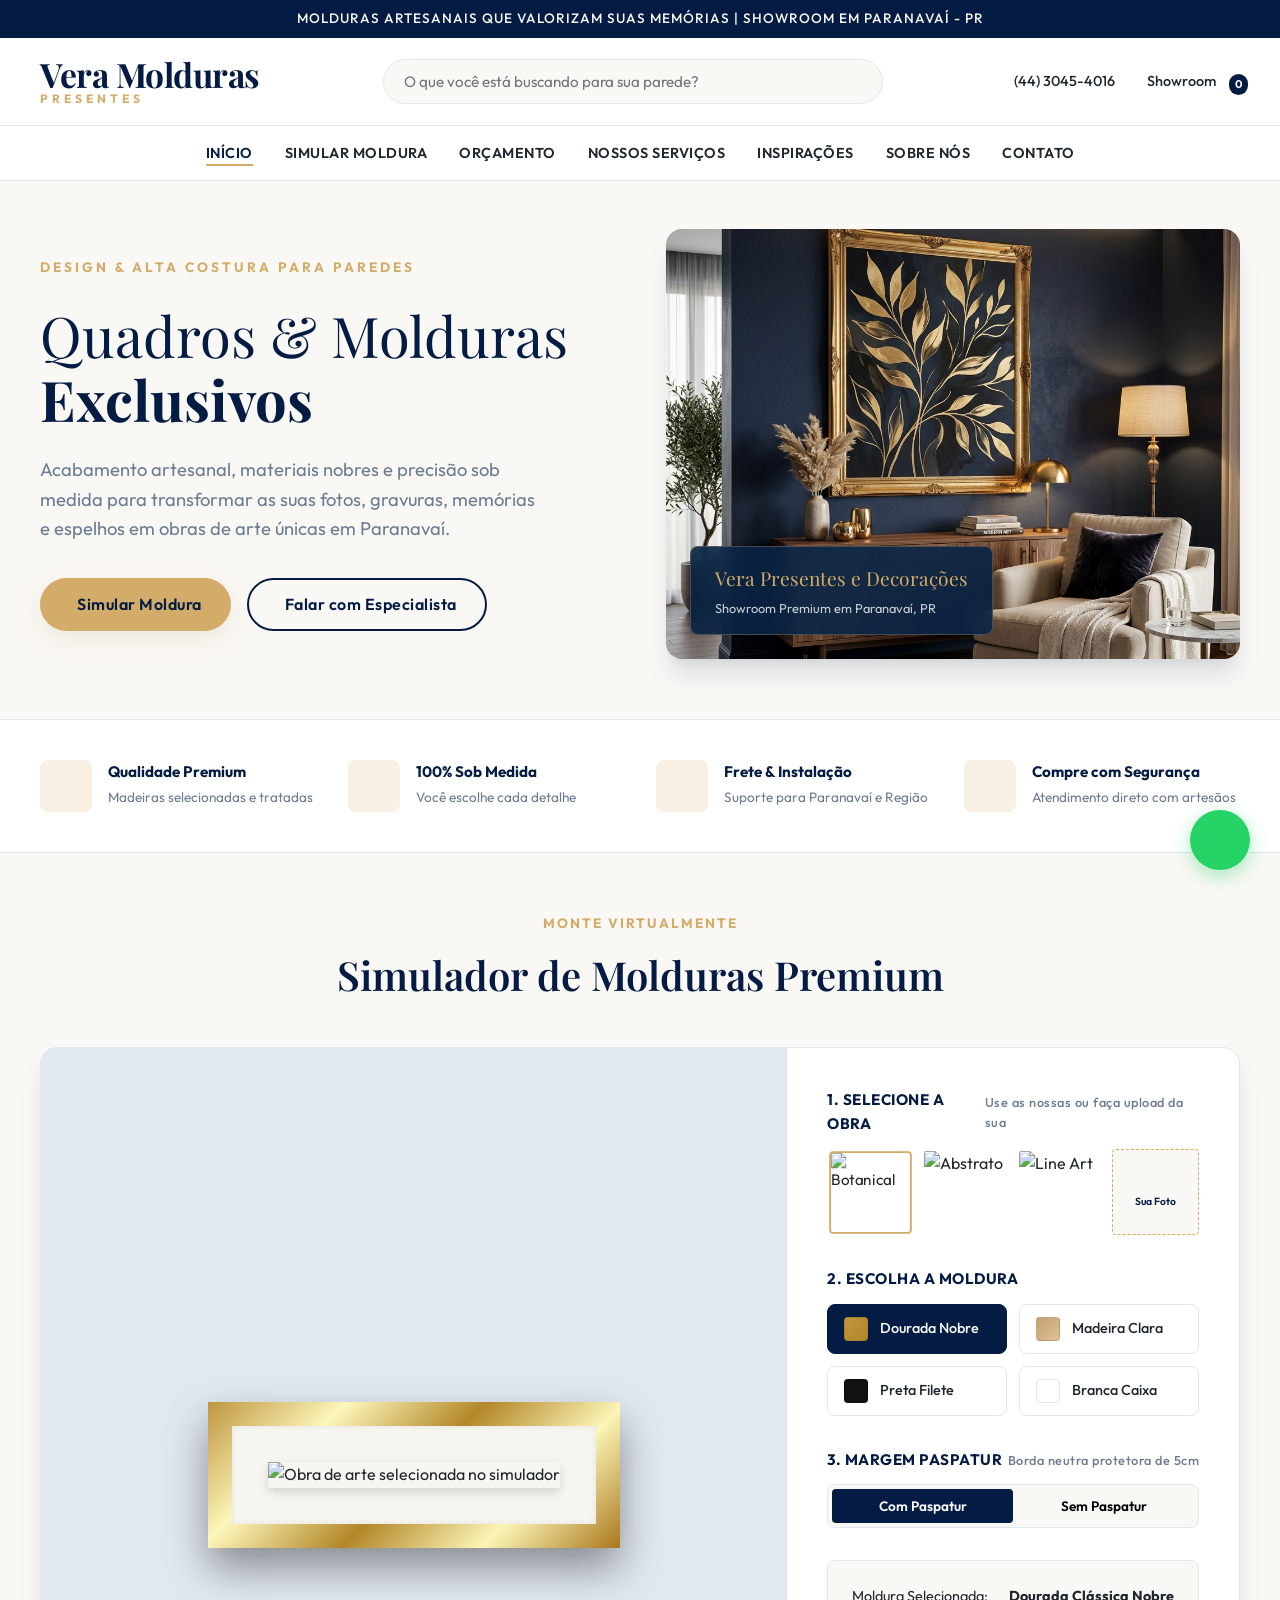
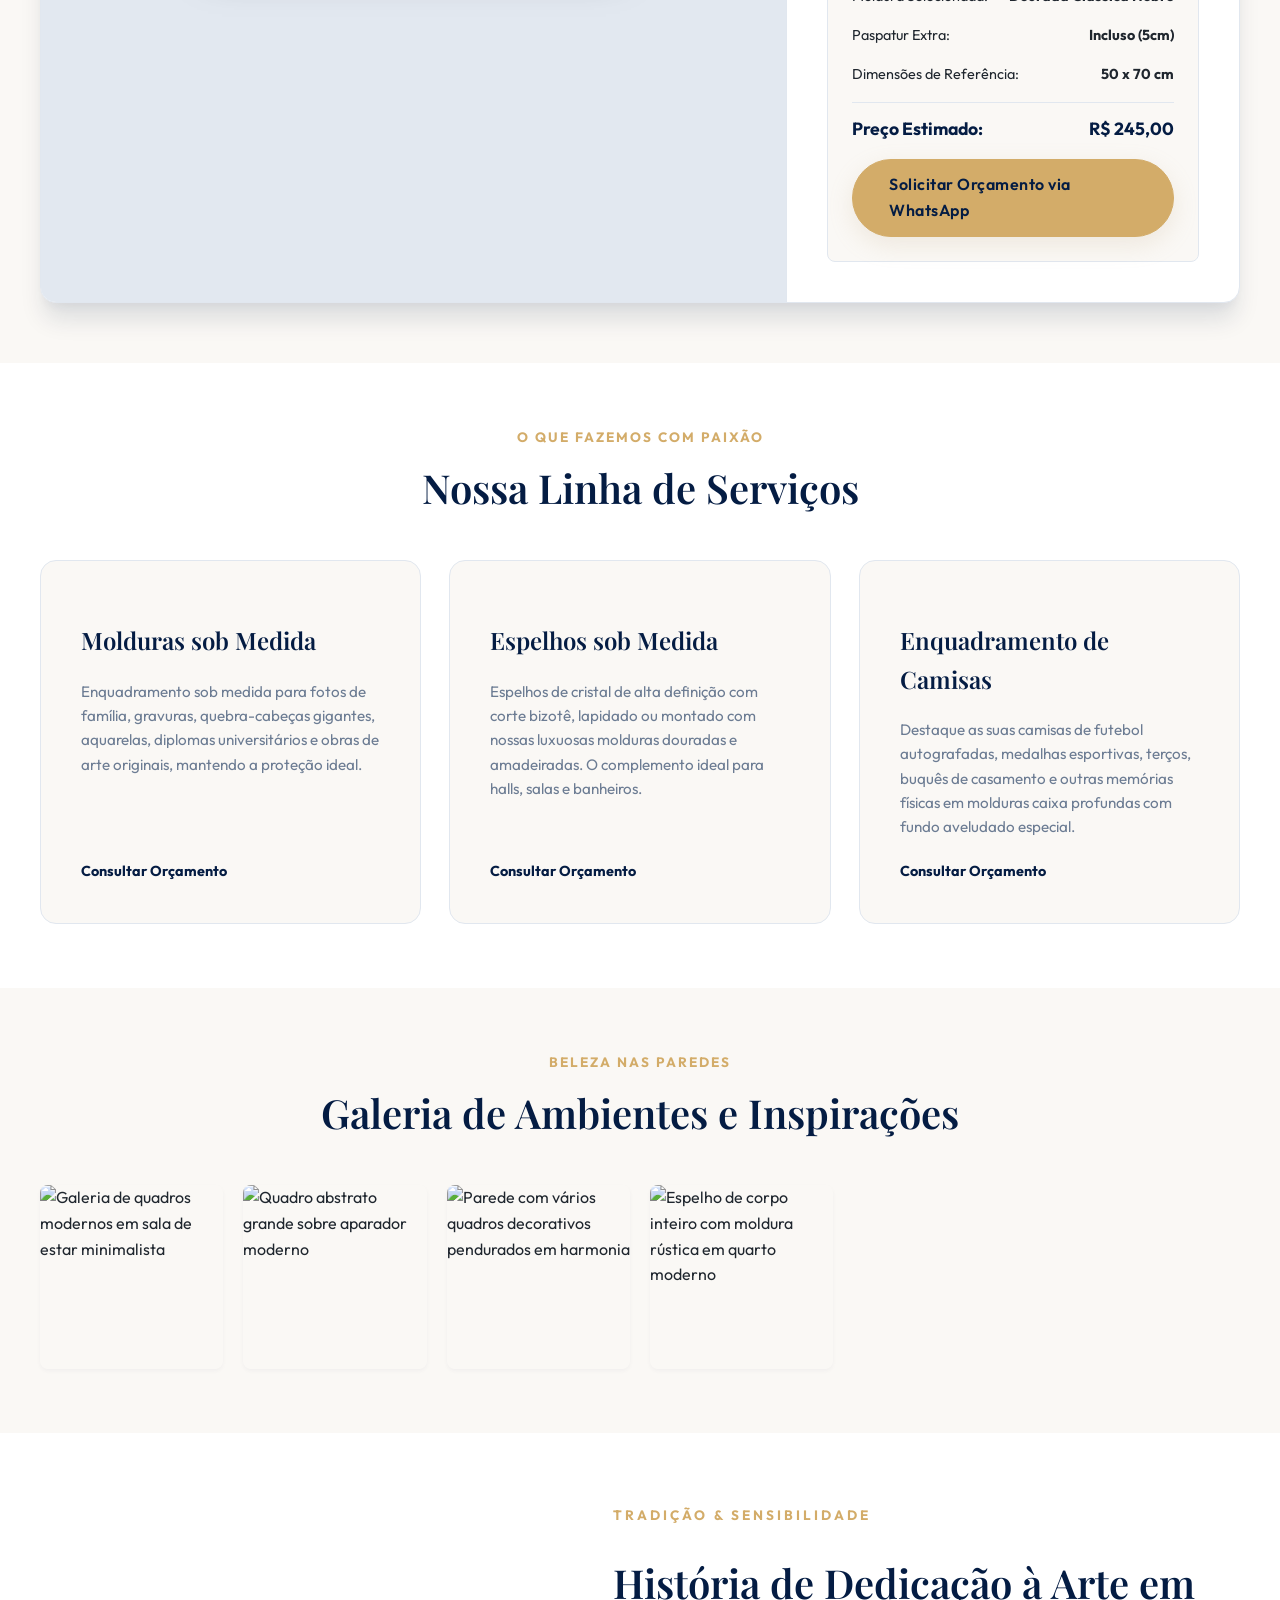
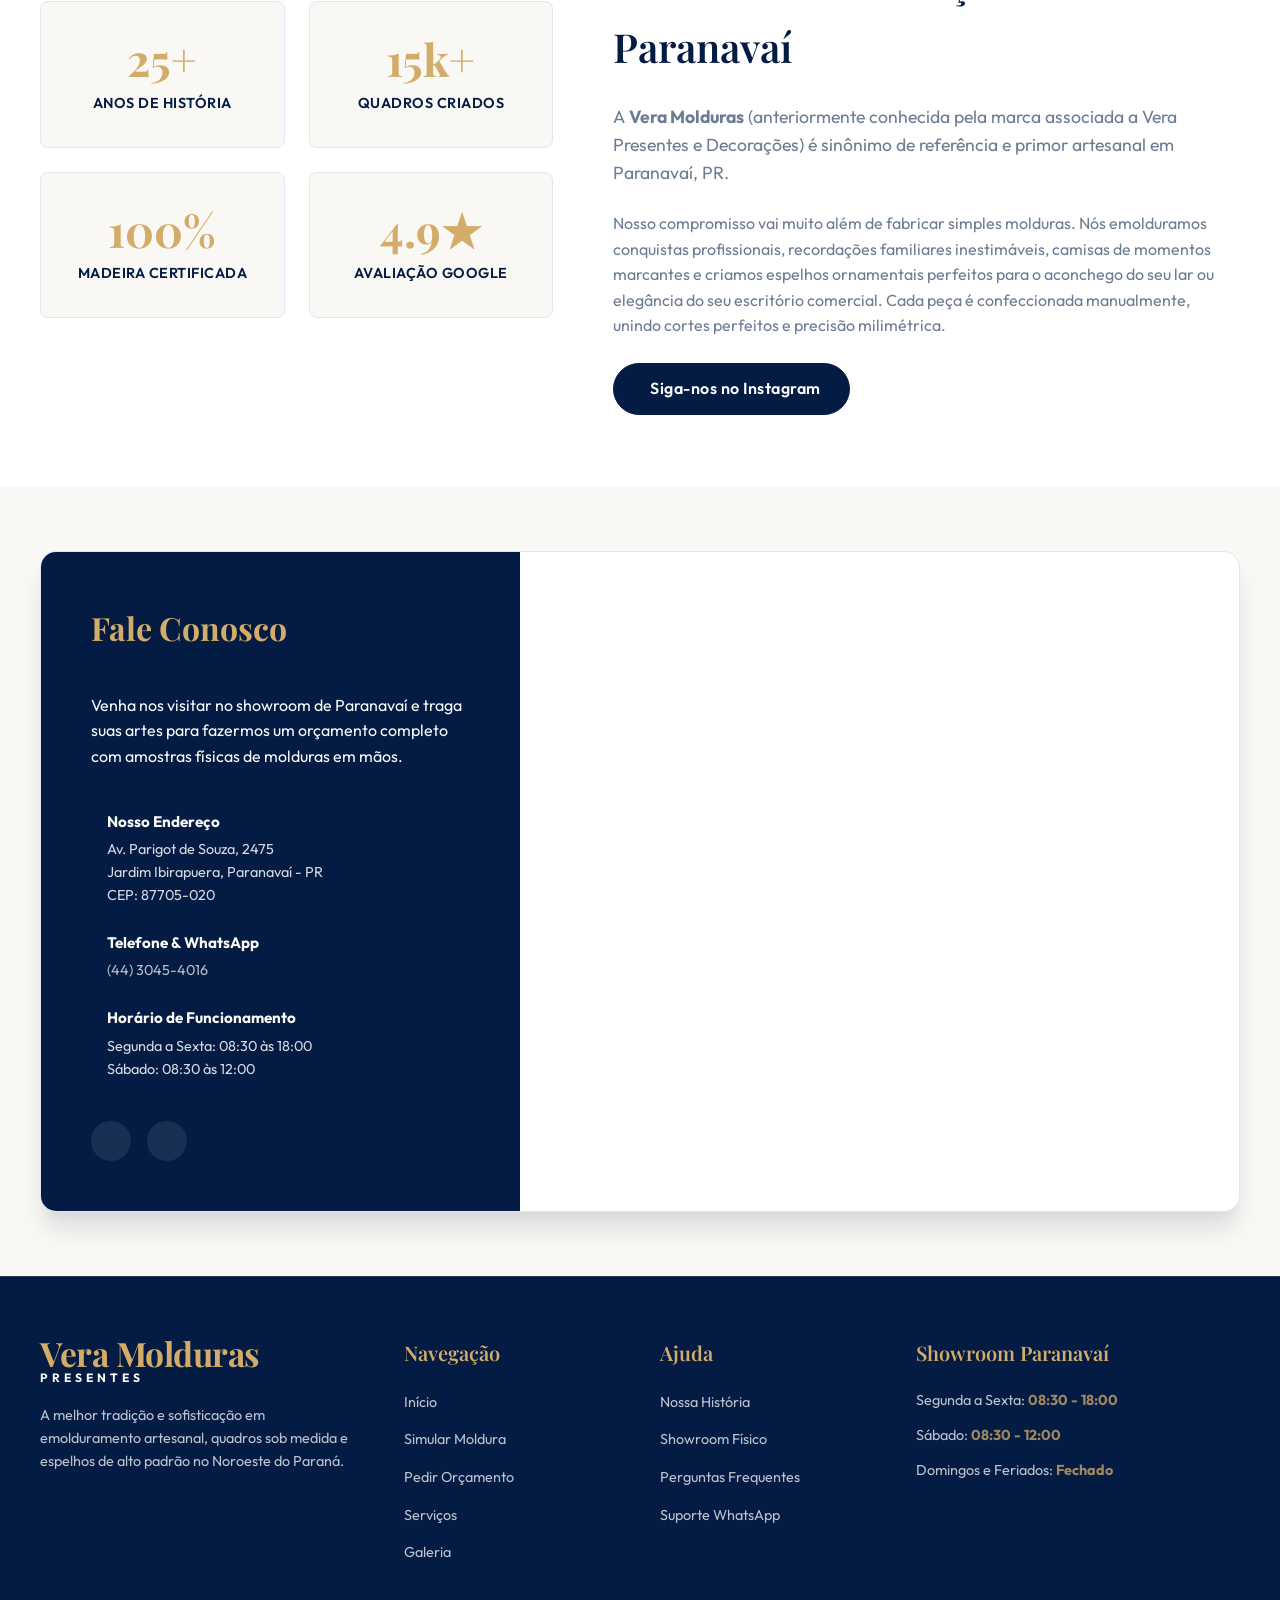
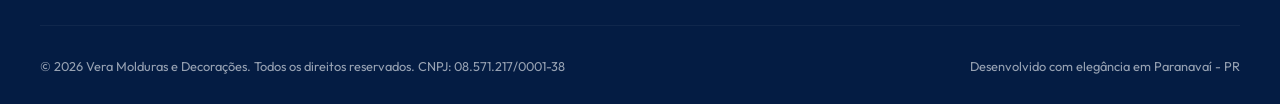
==== commit 281d8f69: "refactor: remove primary layout and sections from index.html" ====
--- a/index.html
+++ b/index.html
@@ -1,954 +1,735 @@
 <!DOCTYPE html>
 <html lang="pt-BR">
+
 <head>
-  <meta charset="UTF-8">
-  <meta name="viewport" content="width=device-width, initial-scale=1.0">
-  <title>Vera Molduras | Quadros sob Medida e Espelhos em Paranavaí - PR</title>
-  <meta name="description" content="Vera Molduras em Paranavaí. Molduras artesanais sob medida, quadros decorativos, espelhos e enquadramento de camisas. Simule sua moldura online e solicite orçamento!">
-  <link rel="stylesheet" href="style.css">
-  <!-- Feather Icons CDN para ícones premium minimalistas -->
-  <script src="https://cdn.jsdelivr.net/npm/feather-icons/dist/feather.min.js"></script>
+    <meta charset="UTF-8">
+    <meta name="viewport" content="width=device-width, initial-scale=1.0">
+    <title>Vera Molduras | Quadros sob Medida e Espelhos em Paranavaí - PR</title>
+    <meta name="description"
+        content="Vera Molduras em Paranavaí. Molduras artesanais sob medida, quadros decorativos, espelhos e enquadramento de camisas. Simule sua moldura online e solicite orçamento!">
+    <link rel="stylesheet" href="style.css">
+    <!-- Feather Icons CDN para ícones premium minimalistas -->
+    <script src="https://cdn.jsdelivr.net/npm/feather-icons/dist/feather.min.js"></script>
 </head>
+
 <body>
 
-  <!-- 1. Faixa de Anúncios Superior -->
-  <div class="top-announcement">
-    MOLDURAS ARTESANAIS QUE VALORIZAM SUAS MEMÓRIAS | SHOWROOM EM PARANAVAÍ - PR
-  </div>
-
-  <!-- 2. Header Principal -->
-  <header class="main-header" id="inicio">
-    <div class="container">
-      <div class="header-top">
-        
-        <!-- Logo -->
-        <a href="#inicio" class="logo" id="logo-vera">
-          <span class="logo-main">Vera Molduras</span>
-          <span class="logo-sub">Presentes</span>
-        </a>
-
-        <!-- Barra de Busca -->
-        <div class="search-container">
-          <input type="text" class="search-input" placeholder="O que você está buscando para sua parede?" aria-label="Buscar produtos">
-          <button class="search-btn" aria-label="Pesquisar">
-            <i data-feather="search"></i>
-          </button>
-        </div>
-
-        <!-- Ações Rápidas -->
-        <div class="header-actions">
-          <a href="https://api.whatsapp.com/send/?phone=554430454016&text=Ol%C3%A1%21+Vim+pela+bio+do+Instagram+e+queria+saber+mais+sobre+os+servi%C3%A7os&type=phone_number&app_absent=0" target="_blank" class="action-item" id="btn-contato-topo">
-            <i data-feather="phone"></i>
-            <span>(44) 3045-4016</span>
-          </a>
-          <a href="#contato" class="action-item" id="btn-localizacao-topo">
-            <i data-feather="map-pin"></i>
-            <span>Showroom</span>
-          </a>
-          <a href="#simulador" class="action-item cart-badge-container" id="btn-carrinho-topo">
-            <i data-feather="shopping-bag"></i>
-            <span class="cart-badge">0</span>
-          </a>
-        </div>
-
-      </div>
+    <!-- Faixa de Anúncios Superior -->
+    <div class="top-announcement">
+        MOLDURAS ARTESANAIS QUE VALORIZAM SUAS MEMÓRIAS | SHOWROOM EM PARANAVAÍ - PR
     </div>
 
-    <!-- Barra de Navegação -->
-    <nav class="nav-bar">
-      <div class="container">
-        <ul class="nav-list">
-          <li><a href="#inicio" class="nav-link active">Início</a></li>
-          <li><a href="#simulador" class="nav-link">Simular Moldura</a></li>
-          <li><a href="orcamento.html" class="nav-link">Orçamento</a></li>
-          <li><a href="#servicos" class="nav-link">Nossos Serviços</a></li>
-          <li><a href="#depoimentos" class="nav-link">Feedbacks</a></li>
-          <li><a href="faq.html" class="nav-link">FAQ</a></li>
-          <li><a href="#sobre" class="nav-link">Sobre Nós</a></li>
-          <li><a href="#contato" class="nav-link">Contato</a></li>
-        </ul>
-      </div>
-    </nav>
-  </header>
-
-  <!-- 3. Seção Hero (Banner Principal) -->
-  <section class="hero-section">
-    <div class="container">
-      <div class="hero-grid">
-        
-        <!-- Conteúdo Hero -->
-        <div class="hero-content">
-          <span class="hero-tag">Design & Alta Costura para Paredes</span>
-          <h1 class="hero-title text-serif">
-            Quadros & Molduras <span>Exclusivos</span>
-          </h1>
-          <p class="hero-description">
-            Acabamento artesanal, materiais nobres e precisão sob medida para transformar as suas fotos, gravuras, memórias e espelhos em obras de arte únicas em Paranavaí.
-          </p>
-          <div class="hero-cta">
-            <a href="#simulador" class="btn btn-accent" id="btn-simular-hero">
-              <i data-feather="sliders"></i> Simular Moldura
-            </a>
-            <a href="https://api.whatsapp.com/send/?phone=554430454016&text=Ol%C3%A1%21+Vim+pela+bio+do+Instagram+e+queria+saber+mais+sobre+os+servi%C3%A7os&type=phone_number&app_absent=0" target="_blank" class="btn btn-outline" id="btn-orcamento-hero">
-              <i data-feather="message-circle"></i> Falar com Especialista
-            </a>
-          </div>
-        </div>
-
-        <!-- Imagem Hero Premium -->
-        <div class="hero-image-wrapper">
-          <img src="assets/hero_framed_art.png" alt="Sala de estar sofisticada com quadro em moldura dourada nobre contra parede azul marinho" class="hero-image">
-          <div class="hero-badge">
-            <span class="hero-badge-title">Vera Presentes e Decorações</span>
-            <span class="hero-badge-desc">Showroom Premium em Paranavaí, PR</span>
-          </div>
-        </div>
-
-      </div>
-    </div>
-  </section>
-
-  <!-- 4. Selos de Confiança (Badges) -->
-  <section class="badges-section">
-    <div class="container">
-      <div class="badges-grid">
-        
-        <div class="badge-item">
-          <div class="badge-icon"><i data-feather="award"></i></div>
-          <div class="badge-info">
-            <span class="badge-title">Qualidade Premium</span>
-            <span class="badge-desc">Madeiras selecionadas e tratadas</span>
-          </div>
-        </div>
-
-        <div class="badge-item">
-          <div class="badge-icon"><i data-feather="sliders"></i></div>
-          <div class="badge-info">
-            <span class="badge-title">100% Sob Medida</span>
-            <span class="badge-desc">Você escolhe cada detalhe</span>
-          </div>
-        </div>
-
-        <div class="badge-item">
-          <div class="badge-icon"><i data-feather="truck"></i></div>
-          <div class="badge-info">
-            <span class="badge-title">Frete & Instalação</span>
-            <span class="badge-desc">Suporte para Paranavaí e Região</span>
-          </div>
-        </div>
-
-        <div class="badge-item">
-          <div class="badge-icon"><i data-feather="shield"></i></div>
-          <div class="badge-info">
-            <span class="badge-title">Compre com Segurança</span>
-            <span class="badge-desc">Atendimento direto com artesãos</span>
-          </div>
-        </div>
-
-      </div>
-    </div>
-  </section>
-
-  <!-- 5. Seção do Simulador Interativo -->
-  <section class="simulator-section" id="simulador">
-    <div class="container">
-      
-      <div class="section-header text-center">
-        <span class="section-tag">Monte Virtualmente</span>
-        <h2 class="section-title text-serif">Simulador de Molduras Premium</h2>
-      </div>
-
-      <div class="simulator-container">
-        
-        <!-- Lado Esquerdo: Área de Pré-visualização -->
-        <div class="simulator-preview-area">
-          
-          <!-- Quadro Virtual (estilos de borda são injetados aqui) -->
-          <div class="virtual-frame frame-classic-gold" id="canvas-frame">
-            
-            <!-- Paspatur (margem interna de papel-cartão) -->
-            <div class="virtual-paspatur paspatur-on" id="canvas-paspatur">
-              
-              <!-- Wrapper para manter proporções e sombras -->
-              <div class="virtual-art-wrapper">
-                <img src="https://images.unsplash.com/photo-1580136579312-94651dfd596d?w=600&auto=format&fit=crop&q=80" alt="Obra de arte selecionada no simulador" class="virtual-art" id="art-preview">
-              </div>
-
-            </div>
-
-          </div>
-
-        </div>
-
-        <!-- Lado Direito: Painel de Controle -->
-        <div class="simulator-controls">
-          
-          <!-- 1. Escolha da Arte -->
-          <div class="control-group">
-            <label class="control-label">
-              1. Selecione a Obra
-              <span>Use as nossas ou faça upload da sua</span>
-            </label>
-            <div class="art-picker">
-              <div class="art-option active" onclick="setArt('https://images.unsplash.com/photo-1580136579312-94651dfd596d?w=600&auto=format&fit=crop&q=80', this)">
-                <img src="https://images.unsplash.com/photo-1580136579312-94651dfd596d?w=100&auto=format&fit=crop&q=80" alt="Botanical">
-              </div>
-              <div class="art-option" onclick="setArt('https://images.unsplash.com/photo-1579783900882-c0d3dad7b119?w=600&auto=format&fit=crop&q=80', this)">
-                <img src="https://images.unsplash.com/photo-1579783900882-c0d3dad7b119?w=100&auto=format&fit=crop&q=80" alt="Abstrato">
-              </div>
-              <div class="art-option" onclick="setArt('https://images.unsplash.com/photo-1581081859579-5751a08493d9?w=600&auto=format&fit=crop&q=80', this)">
-                <img src="https://images.unsplash.com/photo-1581081859579-5751a08493d9?w=100&auto=format&fit=crop&q=80" alt="Line Art">
-              </div>
-              
-              <!-- Upload Customizado -->
-              <label class="art-upload-btn" for="upload-art">
-                <i data-feather="upload-cloud" style="width: 20px; height: 20px;"></i>
-                <span>Sua Foto</span>
-                <input type="file" id="upload-art" accept="image/*" style="display: none;" onchange="handleImageUpload(event)">
-              </label>
-            </div>
-          </div>
-
-          <!-- 2. Escolha da Moldura -->
-          <div class="control-group">
-            <label class="control-label">2. Escolha a Moldura</label>
-            <div class="frame-picker">
-              
-              <div class="frame-option active" onclick="setFrame('frame-classic-gold', 'Dourada Clássica Nobre', 95, this)">
-                <div class="frame-swatch swatch-gold"></div>
-                <span>Dourada Nobre</span>
-              </div>
-              
-              <div class="frame-option" onclick="setFrame('frame-natural-wood', 'Madeira Natural Clara', 80, this)">
-                <div class="frame-swatch swatch-natural"></div>
-                <span>Madeira Clara</span>
-              </div>
-              
-              <div class="frame-option" onclick="setFrame('frame-filete-black', 'Filete Preto Moderno', 45, this)">
-                <div class="frame-swatch swatch-black"></div>
-                <span>Preta Filete</span>
-              </div>
-              
-              <div class="frame-option" onclick="setFrame('frame-box-white', 'Caixa Branca Laqueada', 65, this)">
-                <div class="frame-swatch swatch-white"></div>
-                <span>Branca Caixa</span>
-              </div>
-              
-            </div>
-          </div>
-
-          <!-- 3. Opção de Paspatur -->
-          <div class="control-group">
-            <label class="control-label">
-              3. Margem Paspatur
-              <span>Borda neutra protetora de 5cm</span>
-            </label>
-            <div class="paspatur-toggle">
-              <button type="button" class="paspatur-btn active" onclick="setPaspatur(true, this)">Com Paspatur</button>
-              <button type="button" class="paspatur-btn" onclick="setPaspatur(false, this)">Sem Paspatur</button>
-            </div>
-          </div>
-
-          <!-- 4. Resumo e Botão de Orçamento -->
-          <div class="simulator-summary">
-            <div class="summary-row">
-              <span>Moldura Selecionada:</span>
-              <strong id="summary-frame-name">Dourada Clássica Nobre</strong>
-            </div>
-            <div class="summary-row">
-              <span>Paspatur Extra:</span>
-              <strong id="summary-paspatur-state">Incluso (5cm)</strong>
-            </div>
-            <div class="summary-row">
-              <span>Dimensões de Referência:</span>
-              <strong>50 x 70 cm</strong>
-            </div>
-            <div class="summary-row total">
-              <span>Preço Estimado:</span>
-              <span id="summary-price">R$ 245,00</span>
-            </div>
-
-            <!-- Botão de Ação -->
-            <a href="#" target="_blank" class="btn btn-accent" id="btn-solicitar-orcamento" style="width: 100%;">
-              <i data-feather="message-circle"></i> Solicitar Orçamento via WhatsApp
-            </a>
-          </div>
-
-        </div>
-
-      </div>
-
-    </div>
-  </section>
-
-  <!-- 6. Seção de Serviços Decorativos -->
-  <section class="services-section" id="servicos">
-    <div class="container">
-      
-      <div class="section-header text-center">
-        <span class="section-tag">O que fazemos com paixão</span>
-        <h2 class="section-title text-serif">Nossa Linha de Serviços</h2>
-      </div>
-
-      <div class="services-grid">
-        
-        <!-- Serviço 1: Molduras Personalizadas -->
-        <div class="service-card">
-          <div class="service-card-icon"><i data-feather="crop" style="width: 36px; height: 36px;"></i></div>
-          <h3 class="service-card-title">Molduras sob Medida</h3>
-          <p class="service-card-desc">
-            Enquadramento sob medida para fotos de família, gravuras, quebra-cabeças gigantes, aquarelas, diplomas universitários e obras de arte originais, mantendo a proteção ideal.
-          </p>
-          <a href="https://api.whatsapp.com/send/?phone=554430454016&text=Ol%C3%A1%21+Vim+pelo+site+e+queria+saber+mais+sobre+molduras+sob+medida&type=phone_number" target="_blank" class="service-card-link" id="link-servico-molduras">
-            Consultar Orçamento <i data-feather="arrow-right"></i>
-          </a>
-        </div>
-
-        <!-- Serviço 2: Espelhos Premium -->
-        <div class="service-card">
-          <div class="service-card-icon"><i data-feather="maximize" style="width: 36px; height: 36px;"></i></div>
-          <h3 class="service-card-title">Espelhos sob Medida</h3>
-          <p class="service-card-desc">
-            Espelhos de cristal de alta definição com corte bizotê, lapidado ou montado com nossas luxuosas molduras douradas e amadeiradas. O complemento ideal para halls, salas e banheiros.
-          </p>
-          <a href="https://api.whatsapp.com/send/?phone=554430454016&text=Ol%C3%A1%21+Vim+pelo+site+e+queria+saber+mais+sobre+espelhos+sob+medida&type=phone_number" target="_blank" class="service-card-link" id="link-servico-espelhos">
-            Consultar Orçamento <i data-feather="arrow-right"></i>
-          </a>
-        </div>
-
-        <!-- Serviço 3: Enquadramento de Objetos (moldura caixa) -->
-        <div class="service-card">
-          <div class="service-card-icon"><i data-feather="package" style="width: 36px; height: 36px;"></i></div>
-          <h3 class="service-card-title">Enquadramento de Objetos</h3>
-          <p class="service-card-desc">
-            Transformamos memórias com volume em peças decorativas em moldura caixa profunda, com fundo aveludado, fixação invisível e vidro protetor: <strong>camisas de futebol autografadas, medalhas e numerações de corrida, troféus, terços, crucifixos, diplomas com canudo, roupinhas de bebê e saídas de maternidade, buquês de casamento e rosas preservadas, cocares e peças artesanais, chapéus, leques, ferramentas e instrumentos pequenos</strong> — qualquer objeto com até cerca de 15 cm de altura ganha um destaque museológico na sua parede. Trabalhamos a profundidade exata da caixa para a peça, escolhemos o tom de tecido ideal e garantimos que nada fique preso ou marcado.
-          </p>
-          <a href="https://api.whatsapp.com/send/?phone=554430454016&text=Ol%C3%A1%21+Vim+pelo+site+e+queria+saber+mais+sobre+enquadramento+de+objetos&type=phone_number" target="_blank" class="service-card-link" id="link-servico-caixas">
-            Consultar Orçamento <i data-feather="arrow-right"></i>
-          </a>
-        </div>
-
-      </div>
-
-    </div>
-  </section>
-
-  <!-- 7b. Seção de Depoimentos de Clientes (Carrossel) -->
-  <!--
-    PARA O DONO DO SITE:
-    Substitua os "src" das imagens abaixo pelas FOTOS REAIS dos quadros
-    que você já entregou (do feed do @veramolduras no Instagram).
-    Basta trocar o caminho da imagem dentro do <img> de cada .testimonial-card.
-    Sugestão: salve as fotos na pasta /assets/clientes/ e use
-    src="assets/clientes/cliente-01.jpg" etc.
-  -->
-  <section class="testimonials-section" id="depoimentos">
-    <div class="container">
-
-      <div class="section-header text-center">
-        <span class="section-tag">Histórias Emolduradas</span>
-        <h2 class="section-title text-serif">O Que os Nossos Clientes Dizem</h2>
-      </div>
-
-      <div class="testimonials-carousel">
-
-        <button class="testimonial-arrow arrow-prev" id="testimonial-prev" aria-label="Depoimento anterior">
-          <i data-feather="chevron-left"></i>
-        </button>
-
-        <div class="testimonials-viewport">
-          <div class="testimonials-track" id="testimonials-track">
-
-            <!-- Depoimento 1 — Diploma -->
-            <article class="testimonial-card">
-              <div class="testimonial-image">
-                <img src="assetsclientes/WhatsApp%20Image%202026-05-27%20at%2021.22.02.jpeg" alt="Diploma universitário emoldurado com canudo de Odontologia">
-                <span class="testimonial-tag">Diploma & Conquista</span>
-              </div>
-              <div class="testimonial-content">
-                <span class="testimonial-quote-mark">“</span>
-                <div class="testimonial-stars" aria-label="Avaliação 5 de 5">
-                  <i data-feather="star"></i><i data-feather="star"></i><i data-feather="star"></i><i data-feather="star"></i><i data-feather="star"></i>
-                </div>
-                <p class="testimonial-quote">
-                  Eu chorei quando vi o resultado. Emolduraram meu diploma com o canudo logo abaixo, exatamente como eu sonhava. Agora está pendurado no consultório como uma homenagem aos anos de estudo.
-                </p>
-                <div class="testimonial-author">
-                  <span class="testimonial-author-name">Samira Ribeiro</span>
-                  <span class="testimonial-author-meta">Paranavaí, PR · <a href="https://www.instagram.com/veramolduras/" target="_blank">@veramolduras</a></span>
-                </div>
-              </div>
-            </article>
-
-            <!-- Depoimento 2 — Saída de maternidade -->
-            <article class="testimonial-card">
-              <div class="testimonial-image">
-                <img src="assetsclientes/WhatsApp%20Image%202026-05-27%20at%2021.22.01.jpeg" alt="Roupinha de bebê de tricô emoldurada em moldura caixa branca">
-                <span class="testimonial-tag">Saída de Maternidade</span>
-              </div>
-              <div class="testimonial-content">
-                <span class="testimonial-quote-mark">“</span>
-                <div class="testimonial-stars" aria-label="Avaliação 5 de 5">
-                  <i data-feather="star"></i><i data-feather="star"></i><i data-feather="star"></i><i data-feather="star"></i><i data-feather="star"></i>
-                </div>
-                <p class="testimonial-quote">
-                  A primeira roupinha do meu filho virou um quadro lindo, com a touca e os sapatinhos. Foi tudo montado com tanto carinho — é a peça mais querida da casa e a memória mais especial que eu tenho dele recém-nascido.
-                </p>
-                <div class="testimonial-author">
-                  <span class="testimonial-author-name">Letícia Andrade</span>
-                  <span class="testimonial-author-meta">Paranavaí, PR · <a href="https://www.instagram.com/veramolduras/" target="_blank">@veramolduras</a></span>
-                </div>
-              </div>
-            </article>
-
-            <!-- Depoimento 3 — Rosa preservada -->
-            <article class="testimonial-card">
-              <div class="testimonial-image">
-                <img src="assetsclientes/WhatsApp%20Image%202026-05-27%20at%2021.21.48.jpeg" alt="Rosa seca preservada em moldura caixa preta com fundo escuro">
-                <span class="testimonial-tag">Buquê Eternizado</span>
-              </div>
-              <div class="testimonial-content">
-                <span class="testimonial-quote-mark">“</span>
-                <div class="testimonial-stars" aria-label="Avaliação 5 de 5">
-                  <i data-feather="star"></i><i data-feather="star"></i><i data-feather="star"></i><i data-feather="star"></i><i data-feather="star"></i>
-                </div>
-                <p class="testimonial-quote">
-                  Preservei a rosa que o meu marido me deu no nosso primeiro encontro. A moldura caixa profunda fez a flor parecer suspensa no tempo. Atendimento delicado do começo ao fim.
-                </p>
-                <div class="testimonial-author">
-                  <span class="testimonial-author-name">Camila Bezerra</span>
-                  <span class="testimonial-author-meta">Nova Esperança, PR · <a href="https://www.instagram.com/veramolduras/" target="_blank">@veramolduras</a></span>
-                </div>
-              </div>
-            </article>
-
-            <!-- Depoimento 4 — Medalha de corrida -->
-            <article class="testimonial-card">
-              <div class="testimonial-image">
-                <img src="assetsclientes/WhatsApp%20Image%202026-05-27%20at%2021.22.01%20(1).jpeg" alt="Medalha de corrida 5km e numeração emolduradas em moldura caixa preta">
-                <span class="testimonial-tag">Conquista Esportiva</span>
-              </div>
-              <div class="testimonial-content">
-                <span class="testimonial-quote-mark">“</span>
-                <div class="testimonial-stars" aria-label="Avaliação 5 de 5">
-                  <i data-feather="star"></i><i data-feather="star"></i><i data-feather="star"></i><i data-feather="star"></i><i data-feather="star"></i>
-                </div>
-                <p class="testimonial-quote">
-                  Minha primeira medalha de 5 km virou uma peça que eu mostro com orgulho para todo mundo que entra no escritório. O cuidado com a fita e o número do peito ficou impecável.
-                </p>
-                <div class="testimonial-author">
-                  <span class="testimonial-author-name">Bruno Tavares</span>
-                  <span class="testimonial-author-meta">Maringá, PR · <a href="https://www.instagram.com/veramolduras/" target="_blank">@veramolduras</a></span>
-                </div>
-              </div>
-            </article>
-
-            <!-- Depoimento 5 — Terço -->
-            <article class="testimonial-card">
-              <div class="testimonial-image">
-                <img src="assetsclientes/WhatsApp%20Image%202026-05-27%20at%2021.21.56.jpeg" alt="Terço de pedra preservado em moldura caixa de madeira escura">
-                <span class="testimonial-tag">Devoção em Família</span>
-              </div>
-              <div class="testimonial-content">
-                <span class="testimonial-quote-mark">“</span>
-                <div class="testimonial-stars" aria-label="Avaliação 5 de 5">
-                  <i data-feather="star"></i><i data-feather="star"></i><i data-feather="star"></i><i data-feather="star"></i><i data-feather="star"></i>
-                </div>
-                <p class="testimonial-quote">
-                  O terço da minha avó foi emoldurado respeitando cada conta e o crucifixo no centro. É uma homenagem que vai atravessar gerações — exatamente o que eu pedi e mais do que esperava.
-                </p>
-                <div class="testimonial-author">
-                  <span class="testimonial-author-name">Helena Marcondes</span>
-                  <span class="testimonial-author-meta">Loanda, PR · <a href="https://www.instagram.com/veramolduras/" target="_blank">@veramolduras</a></span>
-                </div>
-              </div>
-            </article>
-
-            <!-- Depoimento 6 — Cocar -->
-            <article class="testimonial-card">
-              <div class="testimonial-image">
-                <img src="assetsclientes/WhatsApp%20Image%202026-05-27%20at%2021.22.04.jpeg" alt="Cocar indígena artesanal emoldurado em caixa branca com fundo verde">
-                <span class="testimonial-tag">Arte Cultural</span>
-              </div>
-              <div class="testimonial-content">
-                <span class="testimonial-quote-mark">“</span>
-                <div class="testimonial-stars" aria-label="Avaliação 5 de 5">
-                  <i data-feather="star"></i><i data-feather="star"></i><i data-feather="star"></i><i data-feather="star"></i><i data-feather="star"></i>
-                </div>
-                <p class="testimonial-quote">
-                  Trouxe um cocar artesanal de uma viagem ao Norte e a Vera Molduras encontrou a forma perfeita de exibir sem prender as penas. Ficou museológico — todo mundo que entra em casa comenta.
-                </p>
-                <div class="testimonial-author">
-                  <span class="testimonial-author-name">Roberto Almeida</span>
-                  <span class="testimonial-author-meta">Cianorte, PR · <a href="https://www.instagram.com/veramolduras/" target="_blank">@veramolduras</a></span>
-                </div>
-              </div>
-            </article>
-
-          </div>
-        </div>
-
-        <button class="testimonial-arrow arrow-next" id="testimonial-next" aria-label="Próximo depoimento">
-          <i data-feather="chevron-right"></i>
-        </button>
-
-      </div>
-
-      <div class="testimonials-dots" id="testimonials-dots" role="tablist" aria-label="Selecionar depoimento"></div>
-
-      <div class="testimonials-cta">
-        <a href="https://www.instagram.com/veramolduras/" target="_blank" class="btn btn-outline">
-          <i data-feather="instagram"></i> Veja mais trabalhos no Instagram
-        </a>
-      </div>
-
-    </div>
-  </section>
-
-  <!-- 8. Seção "Sobre Nós" (Vera Molduras em Paranavaí) -->
-  <section class="about-section" id="sobre">
-    <div class="container">
-      <div class="about-grid">
-        
-        <!-- Estatísticas / Credibilidade -->
-        <div class="about-stats">
-          <div class="stat-card">
-            <div class="stat-number">25+</div>
-            <div class="stat-label">Anos de História</div>
-          </div>
-          <div class="stat-card">
-            <div class="stat-number">15k+</div>
-            <div class="stat-label">Quadros Criados</div>
-          </div>
-          <div class="stat-card">
-            <div class="stat-number">100%</div>
-            <div class="stat-label">Madeira Certificada</div>
-          </div>
-          <div class="stat-card">
-            <div class="stat-number">4.9★</div>
-            <div class="stat-label">Avaliação Google</div>
-          </div>
-        </div>
-
-        <!-- Texto Institucional -->
-        <div class="about-content">
-          <span class="hero-tag">Tradição & Sensibilidade</span>
-          <h2 class="section-title text-serif">História de Dedicação à Arte em Paranavaí</h2>
-          <p class="about-description">
-            A <strong>Vera Molduras</strong> (anteriormente conhecida pela marca associada a Vera Presentes e Decorações) é sinônimo de referência e primor artesanal em Paranavaí, PR.
-          </p>
-          <p style="color: var(--text-muted);">
-            Nosso compromisso vai muito além de fabricar simples molduras. Nós emolduramos conquistas profissionais, recordações familiares inestimáveis, camisas de momentos marcantes e criamos espelhos ornamentais perfeitos para o aconchego do seu lar ou elegância do seu escritório comercial. Cada peça é confeccionada manualmente, unindo cortes perfeitos e precisão milimétrica.
-          </p>
-          <div>
-            <a href="https://www.instagram.com/veramolduras/" target="_blank" class="btn btn-primary" id="btn-sobre-instagram">
-              <i data-feather="instagram"></i> Siga-nos no Instagram
-            </a>
-          </div>
-        </div>
-
-      </div>
-    </div>
-  </section>
-
-  <!-- 9. Seção de Contato & Localização -->
-  <section class="contact-section" id="contato">
-    <div class="container">
-      <div class="contact-grid">
-        
-        <!-- Detalhes de Contato -->
-        <div class="contact-info-panel">
-          <h3>Fale Conosco</h3>
-          <p>Venha nos visitar no showroom de Paranavaí e traga suas artes para fazermos um orçamento completo com amostras físicas de molduras em mãos.</p>
-          
-          <div class="contact-info-list">
-            
-            <div class="contact-info-item">
-              <div class="contact-info-icon"><i data-feather="map-pin"></i></div>
-              <div class="contact-info-text">
-                <h4>Nosso Endereço</h4>
-                <p>Av. Parigot de Souza, 2475<br>Jardim Ibirapuera, Paranavaí - PR<br>CEP: 87705-020</p>
-              </div>
-            </div>
-
-            <div class="contact-info-item">
-              <div class="contact-info-icon"><i data-feather="phone"></i></div>
-              <div class="contact-info-text">
-                <h4>Telefone & WhatsApp</h4>
-                <p><a href="https://api.whatsapp.com/send/?phone=554430454016&text=Ol%C3%A1%21+Vim+pela+bio+do+Instagram+e+queria+saber+mais+sobre+os+servi%C3%A7os&type=phone_number&app_absent=0" target="_blank" id="link-whatsapp-dados">(44) 3045-4016</a></p>
-              </div>
-            </div>
-
-            <div class="contact-info-item">
-              <div class="contact-info-icon"><i data-feather="clock"></i></div>
-              <div class="contact-info-text">
-                <h4>Horário de Funcionamento</h4>
-                <p>Segunda a Sexta: 08:30 às 18:00<br>Sábado: 08:30 às 12:00</p>
-              </div>
-            </div>
-
-          </div>
-
-          <div class="social-links">
-            <a href="https://www.instagram.com/veramolduras/" target="_blank" class="social-link" id="instagram-footer-link" aria-label="Instagram">
-              <i data-feather="instagram"></i>
-            </a>
-            <a href="https://api.whatsapp.com/send/?phone=554430454016&text=Ol%C3%A1%21+Vim+pela+bio+do+Instagram+e+queria+saber+mais+sobre+os+servi%C3%A7os&type=phone_number&app_absent=0" target="_blank" class="social-link social-link-whatsapp" id="whatsapp-footer-link" aria-label="WhatsApp">
-              <svg viewBox="0 0 24 24" width="20" height="20" fill="currentColor" aria-hidden="true">
-                <path d="M17.472 14.382c-.297-.149-1.758-.867-2.03-.967-.273-.099-.471-.148-.67.15-.197.297-.767.966-.94 1.164-.173.199-.347.223-.644.075-.297-.15-1.255-.463-2.39-1.475-.883-.788-1.48-1.761-1.653-2.059-.173-.297-.018-.458.13-.606.134-.133.298-.347.446-.52.149-.174.198-.298.298-.497.099-.198.05-.371-.025-.52-.075-.149-.669-1.612-.916-2.207-.242-.579-.487-.5-.669-.51-.173-.008-.371-.01-.57-.01-.198 0-.52.074-.792.372-.272.297-1.04 1.016-1.04 2.479 0 1.462 1.065 2.875 1.213 3.074.149.198 2.096 3.2 5.077 4.487.71.306 1.263.489 1.694.625.712.227 1.36.195 1.871.118.571-.085 1.758-.719 2.006-1.413.248-.694.248-1.289.173-1.413-.074-.124-.272-.198-.57-.347m-5.421 7.403h-.004a9.87 9.87 0 0 1-5.031-1.378l-.361-.214-3.741.982.998-3.648-.235-.374a9.86 9.86 0 0 1-1.51-5.26c.001-5.45 4.436-9.884 9.888-9.884 2.64 0 5.122 1.03 6.988 2.898a9.825 9.825 0 0 1 2.893 6.994c-.003 5.45-4.437 9.884-9.885 9.884m8.413-18.297A11.815 11.815 0 0 0 12.05 0C5.495 0 .16 5.335.157 11.892c0 2.096.547 4.142 1.588 5.945L.057 24l6.305-1.654a11.882 11.882 0 0 0 5.683 1.448h.005c6.554 0 11.89-5.335 11.893-11.893A11.821 11.821 0 0 0 20.464 3.488"/>
-              </svg>
-            </a>
-          </div>
-        </div>
-
-        <!-- Painel do Mapa Integrado de Paranavaí -->
-        <div class="map-panel">
-          <!-- Google Maps Embed estilizado para a Av. Parigot de Souza, 2475, Paranavaí -->
-          <iframe 
-            src="https://maps.google.com/maps?q=Vera%20Molduras%20Paranava%C3%AD%20Parigot%20de%20Souza%202475&t=&z=16&ie=UTF8&iwloc=&output=embed" 
-            class="map-iframe" 
-            allowfullscreen="" 
-            loading="lazy" 
-            referrerpolicy="no-referrer-when-downgrade"
-            title="Localização da Vera Molduras no Google Maps">
-          </iframe>
-        </div>
-
-      </div>
-    </div>
-  </section>
-
-  <!-- 10. Botão Flutuante Permanente do WhatsApp -->
-  <a href="https://api.whatsapp.com/send/?phone=554430454016&text=Ol%C3%A1%21+Vim+pela+bio+do+Instagram+e+queria+saber+mais+sobre+os+servi%C3%A7os&type=phone_number&app_absent=0" target="_blank" class="whatsapp-float" id="whatsapp-flutuante" aria-label="Fale conosco no WhatsApp">
-    <i data-feather="message-circle" style="width: 32px; height: 32px;"></i>
-  </a>
-
-  <!-- 11. Rodapé Final -->
-  <footer class="main-footer">
-    <div class="container">
-      <div class="footer-grid">
-        
-        <!-- Coluna 1: Marca -->
-        <div class="footer-col">
-          <a href="#inicio" class="logo">
-            <span class="logo-main" style="color: var(--accent);">Vera Molduras</span>
-            <span class="logo-sub" style="color: var(--text-light);">Presentes</span>
-          </a>
-          <p class="footer-col-desc">
-            A melhor tradição e sofisticação em emolduramento artesanal, quadros sob medida e espelhos de alto padrão no Noroeste do Paraná.
-          </p>
-        </div>
-
-        <!-- Coluna 2: Links Úteis -->
-        <div class="footer-col">
-          <h4 class="footer-col-title">Navegação</h4>
-          <ul class="footer-links-list">
-            <li><a href="#inicio" class="footer-link">Início</a></li>
-            <li><a href="#simulador" class="footer-link">Simular Moldura</a></li>
-            <li><a href="orcamento.html" class="footer-link">Pedir Orçamento</a></li>
-            <li><a href="#servicos" class="footer-link">Serviços</a></li>
-            <li><a href="#depoimentos" class="footer-link">Feedbacks</a></li>
-          </ul>
-        </div>
-
-        <!-- Coluna 3: Institucional -->
-        <div class="footer-col">
-          <h4 class="footer-col-title">Ajuda</h4>
-          <ul class="footer-links-list">
-            <li><a href="#sobre" class="footer-link">Nossa História</a></li>
-            <li><a href="#contato" class="footer-link">Showroom Físico</a></li>
-            <li><a href="faq.html" class="footer-link">Perguntas Frequentes</a></li>
-            <li><a href="https://api.whatsapp.com/send/?phone=554430454016" target="_blank" class="footer-link">Suporte WhatsApp</a></li>
-          </ul>
-        </div>
-
-        <!-- Coluna 4: Funcionamento -->
-        <div class="footer-col">
-          <h4 class="footer-col-title">Showroom Paranavaí</h4>
-          <ul class="footer-hours-list">
-            <li>Segunda a Sexta: <span>08:30 - 18:00</span></li>
-            <li>Sábado: <span>08:30 - 12:00</span></li>
-            <li>Domingos e Feriados: <span>Fechado</span></li>
-          </ul>
-        </div>
-
-      </div>
-
-      <!-- Direitos Autorais -->
-      <div class="footer-bottom">
-        <p>&copy; 2026 Vera Molduras e Decorações. Todos os direitos reservados. CNPJ: 08.571.217/0001-38</p>
-        <p>Desenvolvido com elegância em Paranavaí - PR</p>
-      </div>
-
-    </div>
-  </footer>
-
-  <!-- --- JAVASCRIPT DO SIMULADOR --- -->
-  <script>
-    // Configurações e Estado Inicial do Simulador
-    let currentFrameClass = 'frame-classic-gold';
-    let currentFrameName = 'Dourada Clássica Nobre';
-    let currentFramePrice = 95; // Acréscimo base em reais
-    let currentPaspatur = true;
-    let isCustomArt = false;
-    let artName = 'Obra Botânica Curada';
-    
-    const baseArtPrice = 150; // Preço base do vidro + fundo para tamanho 50x70
-
-    // Elementos do DOM
-    const canvasFrame = document.getElementById('canvas-frame');
-    const canvasPaspatur = document.getElementById('canvas-paspatur');
-    const artPreview = document.getElementById('art-preview');
-    
-    const summaryFrameName = document.getElementById('summary-frame-name');
-    const summaryPaspaturState = document.getElementById('summary-paspatur-state');
-    const summaryPrice = document.getElementById('summary-price');
-    const btnSolicitarOrcamento = document.getElementById('btn-solicitar-orcamento');
-
-    // Inicialização do Feather Icons
-    feather.replace();
-
-    // 1. Alterar a Arte do Quadro
-    function setArt(src, element) {
-      isCustomArt = false;
-      artName = element.querySelector('img').alt === 'Botanical' ? 'Obra Botânica Curada' :
+    <!-- Header Principal -->
+    <header class="main-header" id="inicio">
+        <div class="container">
+            <div class="header-top">
+
+                <!-- Logo -->
+                <a href="#inicio" class="logo" id="logo-vera">
+                    <span class="logo-main">Vera Molduras</span>
+                    <span class="logo-sub">Presentes</span>
+                </a>
+
+                <!-- Barra de Busca -->
+                <div class="search-container">
+                    <input type="text" class="search-input" placeholder="O que você está buscando para sua parede?"
+                        aria-label="Buscar produtos">
+                    <button class="search-btn" aria-label="Pesquisar">
+                        <i data-feather="search"></i>
+                    </button>
+                </div>
+
+                <!-- Ações Rápidas -->
+                <div class="header-actions">
+                    <a href="https://api.whatsapp.com/send/?phone=554430454016&text=Ol%C3%A1%21+Vim+pela+bio+do+Instagram+e+queria+saber+mais+sobre+os+servi%C3%A7os&type=phone_number&app_absent=0"
+                        target="_blank" class="action-item" id="btn-contato-topo">
+                        <i data-feather="phone"></i>
+                        <span>(44) 3045-4016</span>
+                    </a>
+                    <a href="#contato" class="action-item" id="btn-localizacao-topo">
+                        <i data-feather="map-pin"></i>
+                        <span>Showroom</span>
+                    </a>
+                    <a href="#simulador" class="action-item cart-badge-container" id="btn-carrinho-topo">
+                        <i data-feather="shopping-bag"></i>
+                        <span class="cart-badge">0</span>
+                    </a>
+                </div>
+
+            </div>
+        </div>
+
+        <!-- Barra de Navegação -->
+        <nav class="nav-bar">
+            <div class="container">
+                <ul class="nav-list">
+                    <li><a href="#inicio" class="nav-link active">Início</a></li>
+                    <li><a href="#simulador" class="nav-link">Simular Moldura</a></li>
+                    <li><a href="orcamento.html" class="nav-link">Orçamento</a></li>
+                    <li><a href="#servicos" class="nav-link">Nossos Serviços</a></li>
+                    <li><a href="#galeria" class="nav-link">Inspirações</a></li>
+                    <li><a href="#sobre" class="nav-link">Sobre Nós</a></li>
+                    <li><a href="#contato" class="nav-link">Contato</a></li>
+                </ul>
+            </div>
+        </nav>
+    </header>
+
+    <!-- 3. Seção Hero (Banner Principal) -->
+    <section class="hero-section">
+        <div class="container">
+            <div class="hero-grid">
+
+                <!-- Conteúdo Hero -->
+                <div class="hero-content">
+                    <span class="hero-tag">Design & Alta Costura para Paredes</span>
+                    <h1 class="hero-title text-serif">
+                        Quadros & Molduras <span>Exclusivos</span>
+                    </h1>
+                    <p class="hero-description">
+                        Acabamento artesanal, materiais nobres e precisão sob medida para transformar as suas fotos,
+                        gravuras, memórias e espelhos em obras de arte únicas em Paranavaí.
+                    </p>
+                    <div class="hero-cta">
+                        <a href="#simulador" class="btn btn-accent" id="btn-simular-hero">
+                            <i data-feather="sliders"></i> Simular Moldura
+                        </a>
+                        <a href="https://api.whatsapp.com/send/?phone=554430454016&text=Ol%C3%A1%21+Vim+pela+bio+do+Instagram+e+queria+saber+mais+sobre+os+servi%C3%A7os&type=phone_number&app_absent=0"
+                            target="_blank" class="btn btn-outline" id="btn-orcamento-hero">
+                            <i data-feather="message-circle"></i> Falar com Especialista
+                        </a>
+                    </div>
+                </div>
+
+                <!-- Imagem Hero Premium -->
+                <div class="hero-image-wrapper">
+                    <img src="assets/hero_framed_art.png"
+                        alt="Sala de estar sofisticada com quadro em moldura dourada nobre contra parede azul marinho"
+                        class="hero-image">
+                    <div class="hero-badge">
+                        <span class="hero-badge-title">Vera Presentes e Decorações</span>
+                        <span class="hero-badge-desc">Showroom Premium em Paranavaí, PR</span>
+                    </div>
+                </div>
+
+            </div>
+        </div>
+    </section>
+
+    <!-- 4. Selos de Confiança (Badges) -->
+    <section class="badges-section">
+        <div class="container">
+            <div class="badges-grid">
+
+                <div class="badge-item">
+                    <div class="badge-icon"><i data-feather="award"></i></div>
+                    <div class="badge-info">
+                        <span class="badge-title">Qualidade Premium</span>
+                        <span class="badge-desc">Madeiras selecionadas e tratadas</span>
+                    </div>
+                </div>
+
+                <div class="badge-item">
+                    <div class="badge-icon"><i data-feather="sliders"></i></div>
+                    <div class="badge-info">
+                        <span class="badge-title">100% Sob Medida</span>
+                        <span class="badge-desc">Você escolhe cada detalhe</span>
+                    </div>
+                </div>
+
+                <div class="badge-item">
+                    <div class="badge-icon"><i data-feather="truck"></i></div>
+                    <div class="badge-info">
+                        <span class="badge-title">Frete & Instalação</span>
+                        <span class="badge-desc">Suporte para Paranavaí e Região</span>
+                    </div>
+                </div>
+
+                <div class="badge-item">
+                    <div class="badge-icon"><i data-feather="shield"></i></div>
+                    <div class="badge-info">
+                        <span class="badge-title">Compre com Segurança</span>
+                        <span class="badge-desc">Atendimento direto com artesãos</span>
+                    </div>
+                </div>
+
+            </div>
+        </div>
+    </section>
+
+    <!-- 5. Seção do Simulador Interativo -->
+    <section class="simulator-section" id="simulador">
+        <div class="container">
+
+            <div class="section-header text-center">
+                <span class="section-tag">Monte Virtualmente</span>
+                <h2 class="section-title text-serif">Simulador de Molduras Premium</h2>
+            </div>
+
+            <div class="simulator-container">
+
+                <!-- Lado Esquerdo: Área de Pré-visualização -->
+                <div class="simulator-preview-area">
+
+                    <!-- Quadro Virtual (estilos de borda são injetados aqui) -->
+                    <div class="virtual-frame frame-classic-gold" id="canvas-frame">
+
+                        <!-- Paspatur (margem interna de papel-cartão) -->
+                        <div class="virtual-paspatur paspatur-on" id="canvas-paspatur">
+
+                            <!-- Wrapper para manter proporções e sombras -->
+                            <div class="virtual-art-wrapper">
+                                <img src="https://images.unsplash.com/photo-1580136579312-94651dfd596d?w=600&auto=format&fit=crop&q=80"
+                                    alt="Obra de arte selecionada no simulador" class="virtual-art" id="art-preview">
+                            </div>
+
+                        </div>
+
+                    </div>
+
+                </div>
+
+                <!-- Lado Direito: Painel de Controle -->
+                <div class="simulator-controls">
+
+                    <!-- 1. Escolha da Arte -->
+                    <div class="control-group">
+                        <label class="control-label">
+                            1. Selecione a Obra
+                            <span>Use as nossas ou faça upload da sua</span>
+                        </label>
+                        <div class="art-picker">
+                            <div class="art-option active"
+                                onclick="setArt('https://images.unsplash.com/photo-1580136579312-94651dfd596d?w=600&auto=format&fit=crop&q=80', this)">
+                                <img src="https://images.unsplash.com/photo-1580136579312-94651dfd596d?w=100&auto=format&fit=crop&q=80"
+                                    alt="Botanical">
+                            </div>
+                            <div class="art-option"
+                                onclick="setArt('https://images.unsplash.com/photo-1579783900882-c0d3dad7b119?w=600&auto=format&fit=crop&q=80', this)">
+                                <img src="https://images.unsplash.com/photo-1579783900882-c0d3dad7b119?w=100&auto=format&fit=crop&q=80"
+                                    alt="Abstrato">
+                            </div>
+                            <div class="art-option"
+                                onclick="setArt('https://images.unsplash.com/photo-1581081859579-5751a08493d9?w=600&auto=format&fit=crop&q=80', this)">
+                                <img src="https://images.unsplash.com/photo-1581081859579-5751a08493d9?w=100&auto=format&fit=crop&q=80"
+                                    alt="Line Art">
+                            </div>
+
+                            <!-- Upload Customizado -->
+                            <label class="art-upload-btn" for="upload-art">
+                                <i data-feather="upload-cloud" style="width: 20px; height: 20px;"></i>
+                                <span>Sua Foto</span>
+                                <input type="file" id="upload-art" accept="image/*" style="display: none;"
+                                    onchange="handleImageUpload(event)">
+                            </label>
+                        </div>
+                    </div>
+
+                    <!-- 2. Escolha da Moldura -->
+                    <div class="control-group">
+                        <label class="control-label">2. Escolha a Moldura</label>
+                        <div class="frame-picker">
+
+                            <div class="frame-option active"
+                                onclick="setFrame('frame-classic-gold', 'Dourada Clássica Nobre', 95, this)">
+                                <div class="frame-swatch swatch-gold"></div>
+                                <span>Dourada Nobre</span>
+                            </div>
+
+                            <div class="frame-option"
+                                onclick="setFrame('frame-natural-wood', 'Madeira Natural Clara', 80, this)">
+                                <div class="frame-swatch swatch-natural"></div>
+                                <span>Madeira Clara</span>
+                            </div>
+
+                            <div class="frame-option"
+                                onclick="setFrame('frame-filete-black', 'Filete Preto Moderno', 45, this)">
+                                <div class="frame-swatch swatch-black"></div>
+                                <span>Preta Filete</span>
+                            </div>
+
+                            <div class="frame-option"
+                                onclick="setFrame('frame-box-white', 'Caixa Branca Laqueada', 65, this)">
+                                <div class="frame-swatch swatch-white"></div>
+                                <span>Branca Caixa</span>
+                            </div>
+
+                        </div>
+                    </div>
+
+                    <!-- 3. Opção de Paspatur -->
+                    <div class="control-group">
+                        <label class="control-label">
+                            3. Margem Paspatur
+                            <span>Borda neutra protetora de 5cm</span>
+                        </label>
+                        <div class="paspatur-toggle">
+                            <button type="button" class="paspatur-btn active" onclick="setPaspatur(true, this)">Com
+                                Paspatur</button>
+                            <button type="button" class="paspatur-btn" onclick="setPaspatur(false, this)">Sem
+                                Paspatur</button>
+                        </div>
+                    </div>
+
+                    <!-- 4. Resumo e Botão de Orçamento -->
+                    <div class="simulator-summary">
+                        <div class="summary-row">
+                            <span>Moldura Selecionada:</span>
+                            <strong id="summary-frame-name">Dourada Clássica Nobre</strong>
+                        </div>
+                        <div class="summary-row">
+                            <span>Paspatur Extra:</span>
+                            <strong id="summary-paspatur-state">Incluso (5cm)</strong>
+                        </div>
+                        <div class="summary-row">
+                            <span>Dimensões de Referência:</span>
+                            <strong>50 x 70 cm</strong>
+                        </div>
+                        <div class="summary-row total">
+                            <span>Preço Estimado:</span>
+                            <span id="summary-price">R$ 245,00</span>
+                        </div>
+
+                        <!-- Botão de Ação -->
+                        <a href="#" target="_blank" class="btn btn-accent" id="btn-solicitar-orcamento"
+                            style="width: 100%;">
+                            <i data-feather="message-circle"></i> Solicitar Orçamento via WhatsApp
+                        </a>
+                    </div>
+
+                </div>
+
+            </div>
+
+        </div>
+    </section>
+
+    <!-- 6. Seção de Serviços Decorativos -->
+    <section class="services-section" id="servicos">
+        <div class="container">
+
+            <div class="section-header text-center">
+                <span class="section-tag">O que fazemos com paixão</span>
+                <h2 class="section-title text-serif">Nossa Linha de Serviços</h2>
+            </div>
+
+            <div class="services-grid">
+
+                <!-- Serviço 1: Molduras Personalizadas -->
+                <div class="service-card">
+                    <div class="service-card-icon"><i data-feather="crop" style="width: 36px; height: 36px;"></i></div>
+                    <h3 class="service-card-title">Molduras sob Medida</h3>
+                    <p class="service-card-desc">
+                        Enquadramento sob medida para fotos de família, gravuras, quebra-cabeças gigantes, aquarelas,
+                        diplomas universitários e obras de arte originais, mantendo a proteção ideal.
+                    </p>
+                    <a href="https://api.whatsapp.com/send/?phone=554430454016&text=Ol%C3%A1%21+Vim+pelo+site+e+queria+saber+mais+sobre+molduras+sob+medida&type=phone_number"
+                        target="_blank" class="service-card-link" id="link-servico-molduras">
+                        Consultar Orçamento <i data-feather="arrow-right"></i>
+                    </a>
+                </div>
+
+                <!-- Serviço 2: Espelhos Premium -->
+                <div class="service-card">
+                    <div class="service-card-icon"><i data-feather="maximize" style="width: 36px; height: 36px;"></i>
+                    </div>
+                    <h3 class="service-card-title">Espelhos sob Medida</h3>
+                    <p class="service-card-desc">
+                        Espelhos de cristal de alta definição com corte bizotê, lapidado ou montado com nossas luxuosas
+                        molduras douradas e amadeiradas. O complemento ideal para halls, salas e banheiros.
+                    </p>
+                    <a href="https://api.whatsapp.com/send/?phone=554430454016&text=Ol%C3%A1%21+Vim+pelo+site+e+queria+saber+mais+sobre+espelhos+sob+medida&type=phone_number"
+                        target="_blank" class="service-card-link" id="link-servico-espelhos">
+                        Consultar Orçamento <i data-feather="arrow-right"></i>
+                    </a>
+                </div>
+
+                <!-- Serviço 3: Caixa de Objetos & Futebol -->
+                <div class="service-card">
+                    <div class="service-card-icon"><i data-feather="package" style="width: 36px; height: 36px;"></i>
+                    </div>
+                    <h3 class="service-card-title">Enquadramento de Camisas</h3>
+                    <p class="service-card-desc">
+                        Destaque as suas camisas de futebol autografadas, medalhas esportivas, terços, buquês de
+                        casamento e outras memórias físicas em molduras caixa profundas com fundo aveludado especial.
+                    </p>
+                    <a href="https://api.whatsapp.com/send/?phone=554430454016&text=Ol%C3%A1%21+Vim+pelo+site+e+queria+saber+mais+sobre+enquadramento+de+objetos+e+camisas&type=phone_number"
+                        target="_blank" class="service-card-link" id="link-servico-caixas">
+                        Consultar Orçamento <i data-feather="arrow-right"></i>
+                    </a>
+                </div>
+
+            </div>
+
+        </div>
+    </section>
+
+    <!-- 7. Seção Galeria / Instagram (Integração Visual) -->
+    <section class="gallery-section" id="galeria">
+        <div class="container">
+
+            <div class="section-header text-center">
+                <span class="section-tag">Beleza nas Paredes</span>
+                <h2 class="section-title text-serif">Galeria de Ambientes e Inspirações</h2>
+            </div>
+
+            <div class="gallery-grid">
+
+                <div class="gallery-item">
+                    <img src="https://images.unsplash.com/photo-1513519245088-0e12902e5a38?w=600&auto=format&fit=crop&q=80"
+                        alt="Galeria de quadros modernos em sala de estar minimalista">
+                    <div class="gallery-overlay">
+                        <a href="https://www.instagram.com/veramolduras/" target="_blank" class="instagram-link-item"><i
+                                data-feather="instagram"></i> Ver no Instagram</a>
+                    </div>
+                </div>
+
+                <div class="gallery-item">
+                    <img src="https://images.unsplash.com/photo-1618005182384-a83a8bd57fbe?w=600&auto=format&fit=crop&q=80"
+                        alt="Quadro abstrato grande sobre aparador moderno">
+                    <div class="gallery-overlay">
+                        <a href="https://www.instagram.com/veramolduras/" target="_blank" class="instagram-link-item"><i
+                                data-feather="instagram"></i> Ver no Instagram</a>
+                    </div>
+                </div>
+
+                <div class="gallery-item">
+                    <img src="https://images.unsplash.com/photo-1544273677-c433136021d4?w=600&auto=format&fit=crop&q=80"
+                        alt="Parede com vários quadros decorativos pendurados em harmonia">
+                    <div class="gallery-overlay">
+                        <a href="https://www.instagram.com/veramolduras/" target="_blank" class="instagram-link-item"><i
+                                data-feather="instagram"></i> Ver no Instagram</a>
+                    </div>
+                </div>
+
+                <div class="gallery-item">
+                    <img src="https://images.unsplash.com/photo-1501183007986-d0d080b147f9?w=600&auto=format&fit=crop&q=80"
+                        alt="Espelho de corpo inteiro com moldura rústica em quarto moderno">
+                    <div class="gallery-overlay">
+                        <a href="https://www.instagram.com/veramolduras/" target="_blank" class="instagram-link-item"><i
+                                data-feather="instagram"></i> Ver no Instagram</a>
+                    </div>
+                </div>
+
+            </div>
+
+        </div>
+    </section>
+
+    <!-- 8. Seção "Sobre Nós" (Vera Molduras em Paranavaí) -->
+    <section class="about-section" id="sobre">
+        <div class="container">
+            <div class="about-grid">
+
+                <!-- Estatísticas / Credibilidade -->
+                <div class="about-stats">
+                    <div class="stat-card">
+                        <div class="stat-number">25+</div>
+                        <div class="stat-label">Anos de História</div>
+                    </div>
+                    <div class="stat-card">
+                        <div class="stat-number">15k+</div>
+                        <div class="stat-label">Quadros Criados</div>
+                    </div>
+                    <div class="stat-card">
+                        <div class="stat-number">100%</div>
+                        <div class="stat-label">Madeira Certificada</div>
+                    </div>
+                    <div class="stat-card">
+                        <div class="stat-number">4.9★</div>
+                        <div class="stat-label">Avaliação Google</div>
+                    </div>
+                </div>
+
+                <!-- Texto Institucional -->
+                <div class="about-content">
+                    <span class="hero-tag">Tradição & Sensibilidade</span>
+                    <h2 class="section-title text-serif">História de Dedicação à Arte em Paranavaí</h2>
+                    <p class="about-description">
+                        A <strong>Vera Molduras</strong> (anteriormente conhecida pela marca associada a Vera Presentes
+                        e Decorações) é sinônimo de referência e primor artesanal em Paranavaí, PR.
+                    </p>
+                    <p style="color: var(--text-muted);">
+                        Nosso compromisso vai muito além de fabricar simples molduras. Nós emolduramos conquistas
+                        profissionais, recordações familiares inestimáveis, camisas de momentos marcantes e criamos
+                        espelhos ornamentais perfeitos para o aconchego do seu lar ou elegância do seu escritório
+                        comercial. Cada peça é confeccionada manualmente, unindo cortes perfeitos e precisão
+                        milimétrica.
+                    </p>
+                    <div>
+                        <a href="https://www.instagram.com/veramolduras/" target="_blank" class="btn btn-primary"
+                            id="btn-sobre-instagram">
+                            <i data-feather="instagram"></i> Siga-nos no Instagram
+                        </a>
+                    </div>
+                </div>
+
+            </div>
+        </div>
+    </section>
+
+    <!-- 9. Seção de Contato & Localização -->
+    <section class="contact-section" id="contato">
+        <div class="container">
+            <div class="contact-grid">
+
+                <!-- Detalhes de Contato -->
+                <div class="contact-info-panel">
+                    <h3>Fale Conosco</h3>
+                    <p>Venha nos visitar no showroom de Paranavaí e traga suas artes para fazermos um orçamento completo
+                        com amostras físicas de molduras em mãos.</p>
+
+                    <div class="contact-info-list">
+
+                        <div class="contact-info-item">
+                            <div class="contact-info-icon"><i data-feather="map-pin"></i></div>
+                            <div class="contact-info-text">
+                                <h4>Nosso Endereço</h4>
+                                <p>Av. Parigot de Souza, 2475<br>Jardim Ibirapuera, Paranavaí - PR<br>CEP: 87705-020</p>
+                            </div>
+                        </div>
+
+                        <div class="contact-info-item">
+                            <div class="contact-info-icon"><i data-feather="phone"></i></div>
+                            <div class="contact-info-text">
+                                <h4>Telefone & WhatsApp</h4>
+                                <p><a href="https://api.whatsapp.com/send/?phone=554430454016&text=Ol%C3%A1%21+Vim+pela+bio+do+Instagram+e+queria+saber+mais+sobre+os+servi%C3%A7os&type=phone_number&app_absent=0"
+                                        target="_blank" id="link-whatsapp-dados">(44) 3045-4016</a></p>
+                            </div>
+                        </div>
+
+                        <div class="contact-info-item">
+                            <div class="contact-info-icon"><i data-feather="clock"></i></div>
+                            <div class="contact-info-text">
+                                <h4>Horário de Funcionamento</h4>
+                                <p>Segunda a Sexta: 08:30 às 18:00<br>Sábado: 08:30 às 12:00</p>
+                            </div>
+                        </div>
+
+                    </div>
+
+                    <div class="social-links">
+                        <a href="https://www.instagram.com/veramolduras/" target="_blank" class="social-link"
+                            id="instagram-footer-link" aria-label="Instagram">
+                            <i data-feather="instagram"></i>
+                        </a>
+                        <a href="https://api.whatsapp.com/send/?phone=554430454016&text=Ol%C3%A1%21+Vim+pela+bio+do+Instagram+e+queria+saber+mais+sobre+os+servi%C3%A7os&type=phone_number&app_absent=0"
+                            target="_blank" class="social-link" id="whatsapp-footer-link" aria-label="WhatsApp">
+                            <i data-feather="phone"></i>
+                        </a>
+                    </div>
+                </div>
+
+                <!-- Painel do Mapa Integrado de Paranavaí -->
+                <div class="map-panel">
+                    <!-- Google Maps Embed estilizado para a Av. Parigot de Souza, 2475, Paranavaí -->
+                    <iframe
+                        src="https://maps.google.com/maps?q=Vera%20Molduras%20Paranava%C3%AD%20Parigot%20de%20Souza%202475&t=&z=16&ie=UTF8&iwloc=&output=embed"
+                        class="map-iframe" allowfullscreen="" loading="lazy" referrerpolicy="no-referrer-when-downgrade"
+                        title="Localização da Vera Molduras no Google Maps">
+                    </iframe>
+                </div>
+
+            </div>
+        </div>
+    </section>
+
+    <!-- 10. Botão Flutuante Permanente do WhatsApp -->
+    <a href="https://api.whatsapp.com/send/?phone=554430454016&text=Ol%C3%A1%21+Vim+pela+bio+do+Instagram+e+queria+saber+mais+sobre+os+servi%C3%A7os&type=phone_number&app_absent=0"
+        target="_blank" class="whatsapp-float" id="whatsapp-flutuante" aria-label="Fale conosco no WhatsApp">
+        <i data-feather="message-circle" style="width: 32px; height: 32px;"></i>
+    </a>
+
+    <!-- 11. Rodapé Final -->
+    <footer class="main-footer">
+        <div class="container">
+            <div class="footer-grid">
+
+                <!-- Coluna 1: Marca -->
+                <div class="footer-col">
+                    <a href="#inicio" class="logo">
+                        <span class="logo-main" style="color: var(--accent);">Vera Molduras</span>
+                        <span class="logo-sub" style="color: var(--text-light);">Presentes</span>
+                    </a>
+                    <p class="footer-col-desc">
+                        A melhor tradição e sofisticação em emolduramento artesanal, quadros sob medida e espelhos de
+                        alto padrão no Noroeste do Paraná.
+                    </p>
+                </div>
+
+                <!-- Coluna 2: Links Úteis -->
+                <div class="footer-col">
+                    <h4 class="footer-col-title">Navegação</h4>
+                    <ul class="footer-links-list">
+                        <li><a href="#inicio" class="footer-link">Início</a></li>
+                        <li><a href="#simulador" class="footer-link">Simular Moldura</a></li>
+                        <li><a href="orcamento.html" class="footer-link">Pedir Orçamento</a></li>
+                        <li><a href="#servicos" class="footer-link">Serviços</a></li>
+                        <li><a href="#galeria" class="footer-link">Galeria</a></li>
+                    </ul>
+                </div>
+
+                <!-- Coluna 3: Institucional -->
+                <div class="footer-col">
+                    <h4 class="footer-col-title">Ajuda</h4>
+                    <ul class="footer-links-list">
+                        <li><a href="#sobre" class="footer-link">Nossa História</a></li>
+                        <li><a href="#contato" class="footer-link">Showroom Físico</a></li>
+                        <li><a href="https://www.instagram.com/veramolduras/" target="_blank"
+                                class="footer-link">Perguntas Frequentes</a></li>
+                        <li><a href="https://api.whatsapp.com/send/?phone=554430454016" target="_blank"
+                                class="footer-link">Suporte WhatsApp</a></li>
+                    </ul>
+                </div>
+
+                <!-- Coluna 4: Funcionamento -->
+                <div class="footer-col">
+                    <h4 class="footer-col-title">Showroom Paranavaí</h4>
+                    <ul class="footer-hours-list">
+                        <li>Segunda a Sexta: <span>08:30 - 18:00</span></li>
+                        <li>Sábado: <span>08:30 - 12:00</span></li>
+                        <li>Domingos e Feriados: <span>Fechado</span></li>
+                    </ul>
+                </div>
+
+            </div>
+
+            <!-- Direitos Autorais -->
+            <div class="footer-bottom">
+                <p>&copy; 2026 Vera Molduras e Decorações. Todos os direitos reservados. CNPJ: 08.571.217/0001-38</p>
+                <p>Desenvolvido com elegância em Paranavaí - PR</p>
+            </div>
+
+        </div>
+    </footer>
+
+    <!-- --- JAVASCRIPT DO SIMULADOR --- -->
+    <script>
+        // Configurações e Estado Inicial do Simulador
+        let currentFrameClass = 'frame-classic-gold';
+        let currentFrameName = 'Dourada Clássica Nobre';
+        let currentFramePrice = 95; // Acréscimo base em reais
+        let currentPaspatur = true;
+        let isCustomArt = false;
+        let artName = 'Obra Botânica Curada';
+
+        const baseArtPrice = 150; // Preço base do vidro + fundo para tamanho 50x70
+
+        // Elementos do DOM
+        const canvasFrame = document.getElementById('canvas-frame');
+        const canvasPaspatur = document.getElementById('canvas-paspatur');
+        const artPreview = document.getElementById('art-preview');
+
+        const summaryFrameName = document.getElementById('summary-frame-name');
+        const summaryPaspaturState = document.getElementById('summary-paspatur-state');
+        const summaryPrice = document.getElementById('summary-price');
+        const btnSolicitarOrcamento = document.getElementById('btn-solicitar-orcamento');
+
+        // Inicialização do Feather Icons
+        feather.replace();
+
+        // 1. Alterar a Arte do Quadro
+        function setArt(src, element) {
+            isCustomArt = false;
+            artName = element.querySelector('img').alt === 'Botanical' ? 'Obra Botânica Curada' :
                 element.querySelector('img').alt === 'Abstrato' ? 'Abstrato Moderno Ocre' : 'Linhas Minimalistas';
-      
-      artPreview.src = src;
-      
-      // Remover classe active de todos os art-options
-      document.querySelectorAll('.art-option').forEach(opt => opt.classList.remove('active'));
-      element.classList.add('active');
-      
-      calculatePrice();
-    }
-
-    // 2. Alterar a Moldura
-    function setFrame(frameClass, frameName, extraPrice, element) {
-      // Remover todas as classes de moldura antigas
-      canvasFrame.classList.remove('frame-none', 'frame-natural-wood', 'frame-classic-gold', 'frame-filete-black', 'frame-box-white');
-      
-      // Aplicar nova moldura
-      canvasFrame.classList.add(frameClass);
-      
-      currentFrameClass = frameClass;
-      currentFrameName = frameName;
-      currentFramePrice = extraPrice;
-
-      // Atualizar classe active no painel
-      document.querySelectorAll('.frame-option').forEach(opt => opt.classList.remove('active'));
-      element.classList.add('active');
-
-      calculatePrice();
-    }
-
-    // 3. Alterar Paspatur (Borda Interna)
-    function setPaspatur(hasPaspatur, element) {
-      currentPaspatur = hasPaspatur;
-      
-      if (hasPaspatur) {
-        canvasPaspatur.classList.remove('paspatur-off');
-        canvasPaspatur.classList.add('paspatur-on');
-        summaryPaspaturState.textContent = 'Incluso (5cm)';
-      } else {
-        canvasPaspatur.classList.remove('paspatur-on');
-        canvasPaspatur.classList.add('paspatur-off');
-        summaryPaspaturState.textContent = 'Sem Paspatur';
-      }
-
-      // Atualizar classe active nos botões
-      document.querySelectorAll('.paspatur-btn').forEach(btn => btn.classList.remove('active'));
-      element.classList.add('active');
-
-      calculatePrice();
-    }
-
-    // 4. Lidar com o Upload de Fotos do Usuário
-    function handleImageUpload(event) {
-      const file = event.target.files[0];
-      if (file) {
-        const reader = new FileReader();
-        reader.onload = function(e) {
-          artPreview.src = e.target.result;
-          isCustomArt = true;
-          artName = 'Foto Enviada pelo Cliente';
-          
-          // Limpar seleção ativa das artes prontas
-          document.querySelectorAll('.art-option').forEach(opt => opt.classList.remove('active'));
-          
-          calculatePrice();
-        };
-        reader.readAsDataURL(file);
-      }
-    }
-
-    // 5. Cálculo Dinâmico de Preço e Geração do Link Personalizado do WhatsApp
-    function calculatePrice() {
-      let finalPrice = baseArtPrice + currentFramePrice;
-      if (currentPaspatur) {
-        finalPrice += 30; // Custo do paspatur premium
-      }
-
-      // Atualizar texto de preço
-      summaryPrice.textContent = `R$ ${finalPrice.toFixed(2).replace('.', ',')}`;
-      summaryFrameName.textContent = currentFrameName;
-
-      // Gerar link e texto do WhatsApp
-      const whatsappBaseUrl = "https://api.whatsapp.com/send/?phone=554430454016";
-      const customText = `Olá Vera Molduras! Gostaria de um orçamento detalhado com base na simulação que fiz no site:\n\n` + 
-                         `- **Obra:** ${artName}\n` +
-                         `- **Moldura:** ${currentFrameName}\n` +
-                         `- **Paspatur:** ${currentPaspatur ? 'Sim (5cm de margem)' : 'Não'}\n` +
-                         `- **Dimensões Estimadas:** 50x70 cm\n` +
-                         `- **Valor Estimado no Simulador:** R$ ${finalPrice.toFixed(2)}\n\n` +
-                         `Vocês conseguem produzir nesse formato para Paranavaí? Fico no aguardo!`;
-      
-      const encodedText = encodeURIComponent(customText);
-      btnSolicitarOrcamento.href = `${whatsappBaseUrl}&text=${encodedText}&type=phone_number&app_absent=0`;
-    }
-
-    // Rodar cálculo no carregamento inicial da página
-    calculatePrice();
-
-    /* =====================================================
-       CARROSSEL DE DEPOIMENTOS
-       ===================================================== */
-    const testimonialTrack = document.getElementById('testimonials-track');
-    const testimonialPrev  = document.getElementById('testimonial-prev');
-    const testimonialNext  = document.getElementById('testimonial-next');
-    const testimonialDots  = document.getElementById('testimonials-dots');
-    const testimonialCards = testimonialTrack ? testimonialTrack.querySelectorAll('.testimonial-card') : [];
-
-    let testimonialIndex = 0;
-    let testimonialTimer = null;
-
-    function buildDots() {
-      if (!testimonialDots) return;
-      testimonialDots.innerHTML = '';
-      testimonialCards.forEach((_, i) => {
-        const btn = document.createElement('button');
-        btn.className = 'dot' + (i === 0 ? ' active' : '');
-        btn.setAttribute('role', 'tab');
-        btn.setAttribute('aria-label', `Depoimento ${i + 1}`);
-        btn.addEventListener('click', () => goToTestimonial(i, true));
-        testimonialDots.appendChild(btn);
-      });
-    }
-
-    function updateTestimonialUI() {
-      testimonialTrack.style.transform = `translateX(-${testimonialIndex * 100}%)`;
-      const dots = testimonialDots.querySelectorAll('.dot');
-      dots.forEach((d, i) => d.classList.toggle('active', i === testimonialIndex));
-    }
-
-    function goToTestimonial(idx, userTriggered = false) {
-      if (testimonialCards.length === 0) return;
-      testimonialIndex = (idx + testimonialCards.length) % testimonialCards.length;
-      updateTestimonialUI();
-      if (userTriggered) restartTestimonialAuto();
-    }
-
-    function nextTestimonial(userTriggered = false) {
-      goToTestimonial(testimonialIndex + 1, userTriggered);
-    }
-    function prevTestimonial(userTriggered = false) {
-      goToTestimonial(testimonialIndex - 1, userTriggered);
-    }
-
-    function startTestimonialAuto() {
-      stopTestimonialAuto();
-      testimonialTimer = setInterval(() => nextTestimonial(false), 7000);
-    }
-    function stopTestimonialAuto() {
-      if (testimonialTimer) clearInterval(testimonialTimer);
-    }
-    function restartTestimonialAuto() {
-      stopTestimonialAuto();
-      startTestimonialAuto();
-    }
-
-    if (testimonialCards.length > 0) {
-      buildDots();
-      testimonialPrev.addEventListener('click', () => prevTestimonial(true));
-      testimonialNext.addEventListener('click', () => nextTestimonial(true));
-
-      // Pausa autoplay quando o mouse está em cima
-      const carouselEl = document.querySelector('.testimonials-carousel');
-      carouselEl.addEventListener('mouseenter', stopTestimonialAuto);
-      carouselEl.addEventListener('mouseleave', startTestimonialAuto);
-
-      // Suporte a arrastar (swipe) em mobile
-      let touchStartX = 0;
-      testimonialTrack.addEventListener('touchstart', (e) => {
-        touchStartX = e.changedTouches[0].screenX;
-      }, { passive: true });
-      testimonialTrack.addEventListener('touchend', (e) => {
-        const diff = e.changedTouches[0].screenX - touchStartX;
-        if (Math.abs(diff) > 40) {
-          diff < 0 ? nextTestimonial(true) : prevTestimonial(true);
+
+            artPreview.src = src;
+
+            // Remover classe active de todos os art-options
+            document.querySelectorAll('.art-option').forEach(opt => opt.classList.remove('active'));
+            element.classList.add('active');
+
+            calculatePrice();
         }
-      });
-
-      startTestimonialAuto();
-    }
-
-    // Recria os ícones Feather que foram adicionados depois
-    feather.replace();
-
-    /* =====================================================
-       SCROLL CENTRALIZADO PARA OS ATALHOS DO MENU
-       Garante que ao clicar em #servicos, #depoimentos,
-       #contato (e outros) a seção fique centralizada no
-       viewport, considerando o header fixo. Funciona em
-       desktop e mobile pois usa window.innerHeight em tempo
-       real.
-       ===================================================== */
-    (function () {
-      const headerEl = document.querySelector('.main-header');
-
-      function scrollToCenter(target) {
-        const headerHeight = headerEl ? headerEl.offsetHeight : 0;
-        const viewportHeight = window.innerHeight;
-        const availableHeight = viewportHeight - headerHeight;
-        const sectionTopAbs = target.getBoundingClientRect().top + window.scrollY;
-        const sectionHeight = target.offsetHeight;
-
-        let scrollTo;
-        if (sectionHeight <= availableHeight) {
-          // Cabe no viewport — centraliza na área visível abaixo do header
-          scrollTo = sectionTopAbs - headerHeight - (availableHeight - sectionHeight) / 2;
-        } else {
-          // Maior que o viewport — encosta o topo logo abaixo do header
-          scrollTo = sectionTopAbs - headerHeight - 16;
+
+        // 2. Alterar a Moldura
+        function setFrame(frameClass, frameName, extraPrice, element) {
+            // Remover todas as classes de moldura antigas
+            canvasFrame.classList.remove('frame-none', 'frame-natural-wood', 'frame-classic-gold', 'frame-filete-black', 'frame-box-white');
+
+            // Aplicar nova moldura
+            canvasFrame.classList.add(frameClass);
+
+            currentFrameClass = frameClass;
+            currentFrameName = frameName;
+            currentFramePrice = extraPrice;
+
+            // Atualizar classe active no painel
+            document.querySelectorAll('.frame-option').forEach(opt => opt.classList.remove('active'));
+            element.classList.add('active');
+
+            calculatePrice();
         }
 
-        window.scrollTo({ top: Math.max(0, scrollTo), behavior: 'smooth' });
-      }
-
-      document.querySelectorAll('a[href^="#"]').forEach(link => {
-        link.addEventListener('click', function (e) {
-          const hash = this.getAttribute('href');
-          if (!hash || hash.length <= 1 || hash === '#inicio') return;
-          const target = document.querySelector(hash);
-          if (!target) return;
-          e.preventDefault();
-          scrollToCenter(target);
-          // Atualiza a URL sem provocar jump
-          history.replaceState(null, '', hash);
-        });
-      });
-
-      // Se a página foi aberta com um hash (ex: vindo do orcamento.html),
-      // espera o layout estabilizar e centraliza a seção
-      if (window.location.hash && window.location.hash !== '#inicio') {
-        window.addEventListener('load', () => {
-          const target = document.querySelector(window.location.hash);
-          if (target) {
-            setTimeout(() => scrollToCenter(target), 80);
-          }
-        });
-      }
-    })();
-  </script>
+        // 3. Alterar Paspatur (Borda Interna)
+        function setPaspatur(hasPaspatur, element) {
+            currentPaspatur = hasPaspatur;
+
+            if (hasPaspatur) {
+                canvasPaspatur.classList.remove('paspatur-off');
+                canvasPaspatur.classList.add('paspatur-on');
+                summaryPaspaturState.textContent = 'Incluso (5cm)';
+            } else {
+                canvasPaspatur.classList.remove('paspatur-on');
+                canvasPaspatur.classList.add('paspatur-off');
+                summaryPaspaturState.textContent = 'Sem Paspatur';
+            }
+
+            // Atualizar classe active nos botões
+            document.querySelectorAll('.paspatur-btn').forEach(btn => btn.classList.remove('active'));
+            element.classList.add('active');
+
+            calculatePrice();
+        }
+
+        // 4. Lidar com o Upload de Fotos do Usuário
+        function handleImageUpload(event) {
+            const file = event.target.files[0];
+            if (file) {
+                const reader = new FileReader();
+                reader.onload = function (e) {
+                    artPreview.src = e.target.result;
+                    isCustomArt = true;
+                    artName = 'Foto Enviada pelo Cliente';
+
+                    // Limpar seleção ativa das artes prontas
+                    document.querySelectorAll('.art-option').forEach(opt => opt.classList.remove('active'));
+
+                    calculatePrice();
+                };
+                reader.readAsDataURL(file);
+            }
+        }
+
+        // 5. Cálculo Dinâmico de Preço e Geração do Link Personalizado do WhatsApp
+        function calculatePrice() {
+            let finalPrice = baseArtPrice + currentFramePrice;
+            if (currentPaspatur) {
+                finalPrice += 30; // Custo do paspatur premium
+            }
+
+            // Atualizar texto de preço
+            summaryPrice.textContent = `R$ ${finalPrice.toFixed(2).replace('.', ',')}`;
+            summaryFrameName.textContent = currentFrameName;
+
+            // Gerar link e texto do WhatsApp
+            const whatsappBaseUrl = "https://api.whatsapp.com/send/?phone=554430454016";
+            const customText = `Olá Vera Molduras! Gostaria de um orçamento detalhado com base na simulação que fiz no site:\n\n` +
+                `- **Obra:** ${artName}\n` +
+                `- **Moldura:** ${currentFrameName}\n` +
+                `- **Paspatur:** ${currentPaspatur ? 'Sim (5cm de margem)' : 'Não'}\n` +
+                `- **Dimensões Estimadas:** 50x70 cm\n` +
+                `- **Valor Estimado no Simulador:** R$ ${finalPrice.toFixed(2)}\n\n` +
+                `Vocês conseguem produzir nesse formato para Paranavaí? Fico no aguardo!`;
+
+            const encodedText = encodeURIComponent(customText);
+            btnSolicitarOrcamento.href = `${whatsappBaseUrl}&text=${encodedText}&type=phone_number&app_absent=0`;
+        }
+
+        // Rodar cálculo no carregamento inicial da página
+        calculatePrice();
+    </script>
 </body>
-</html>
+
+</html>
